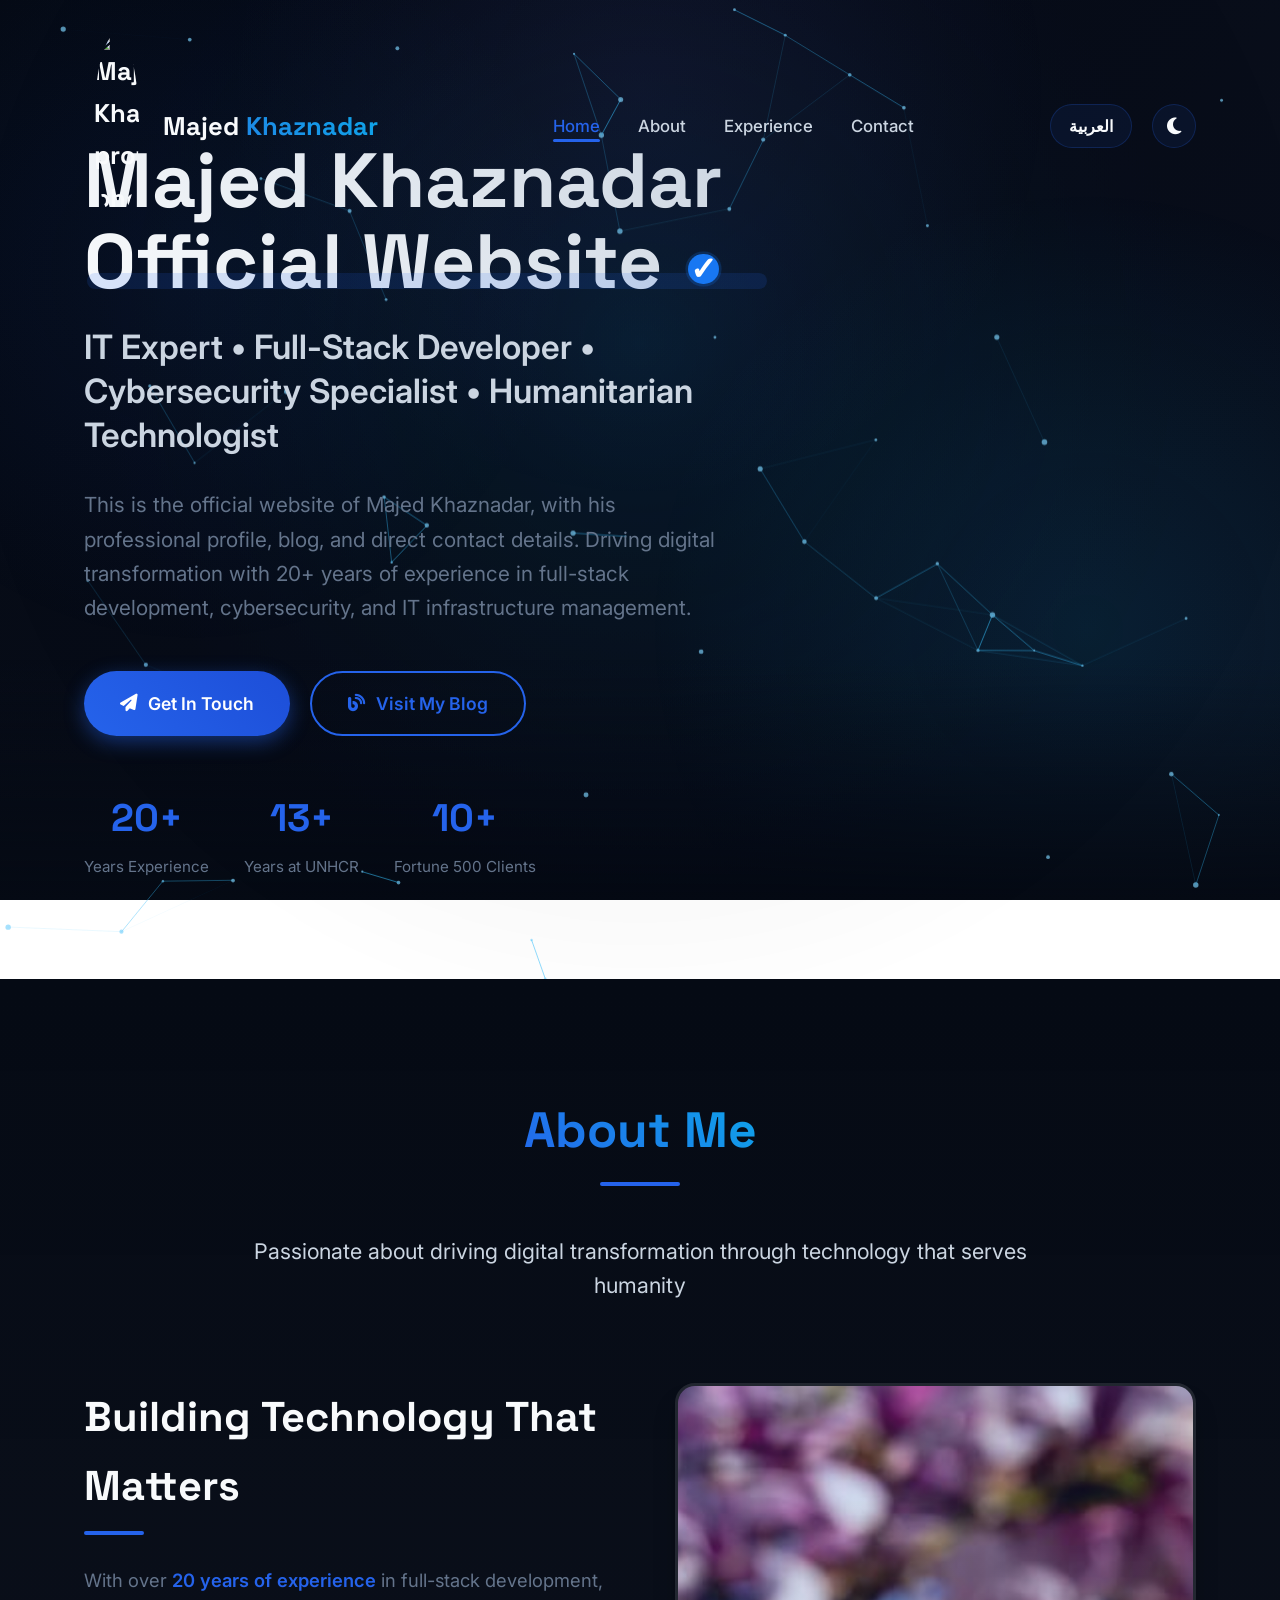
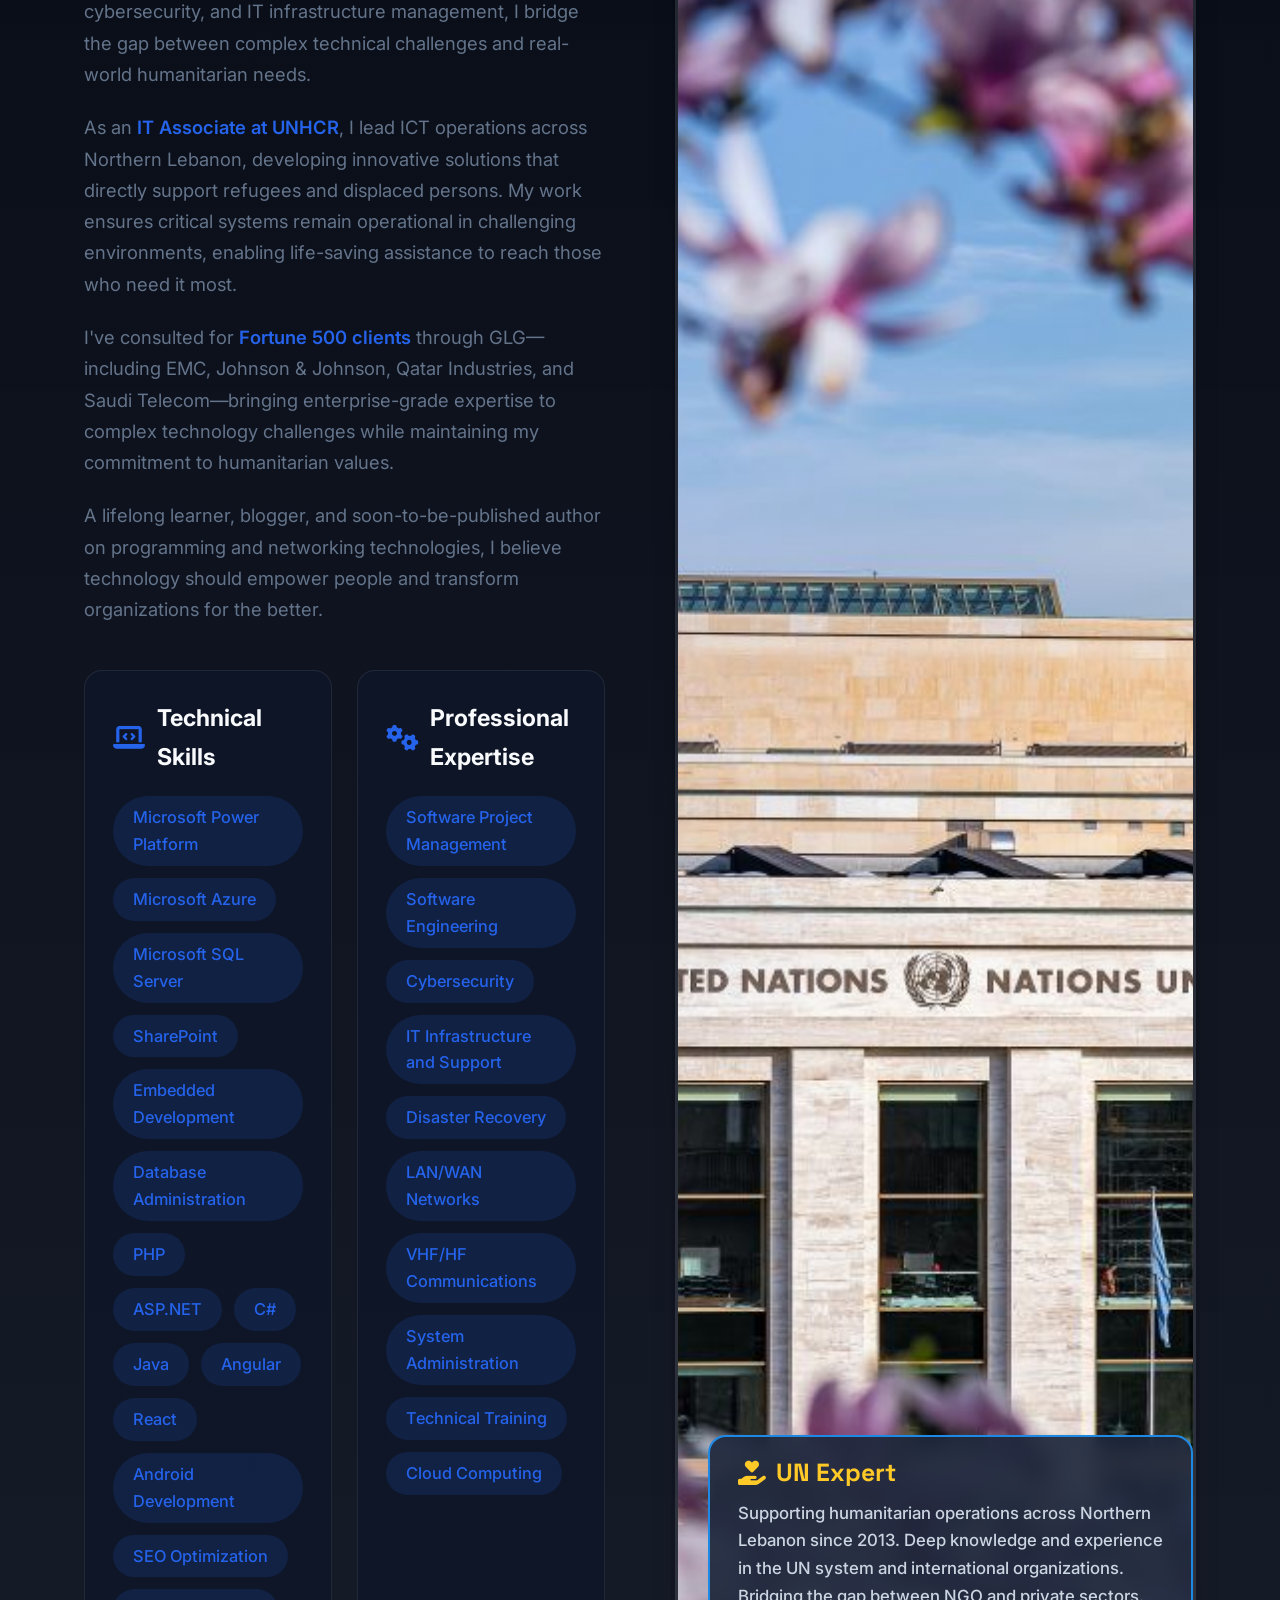
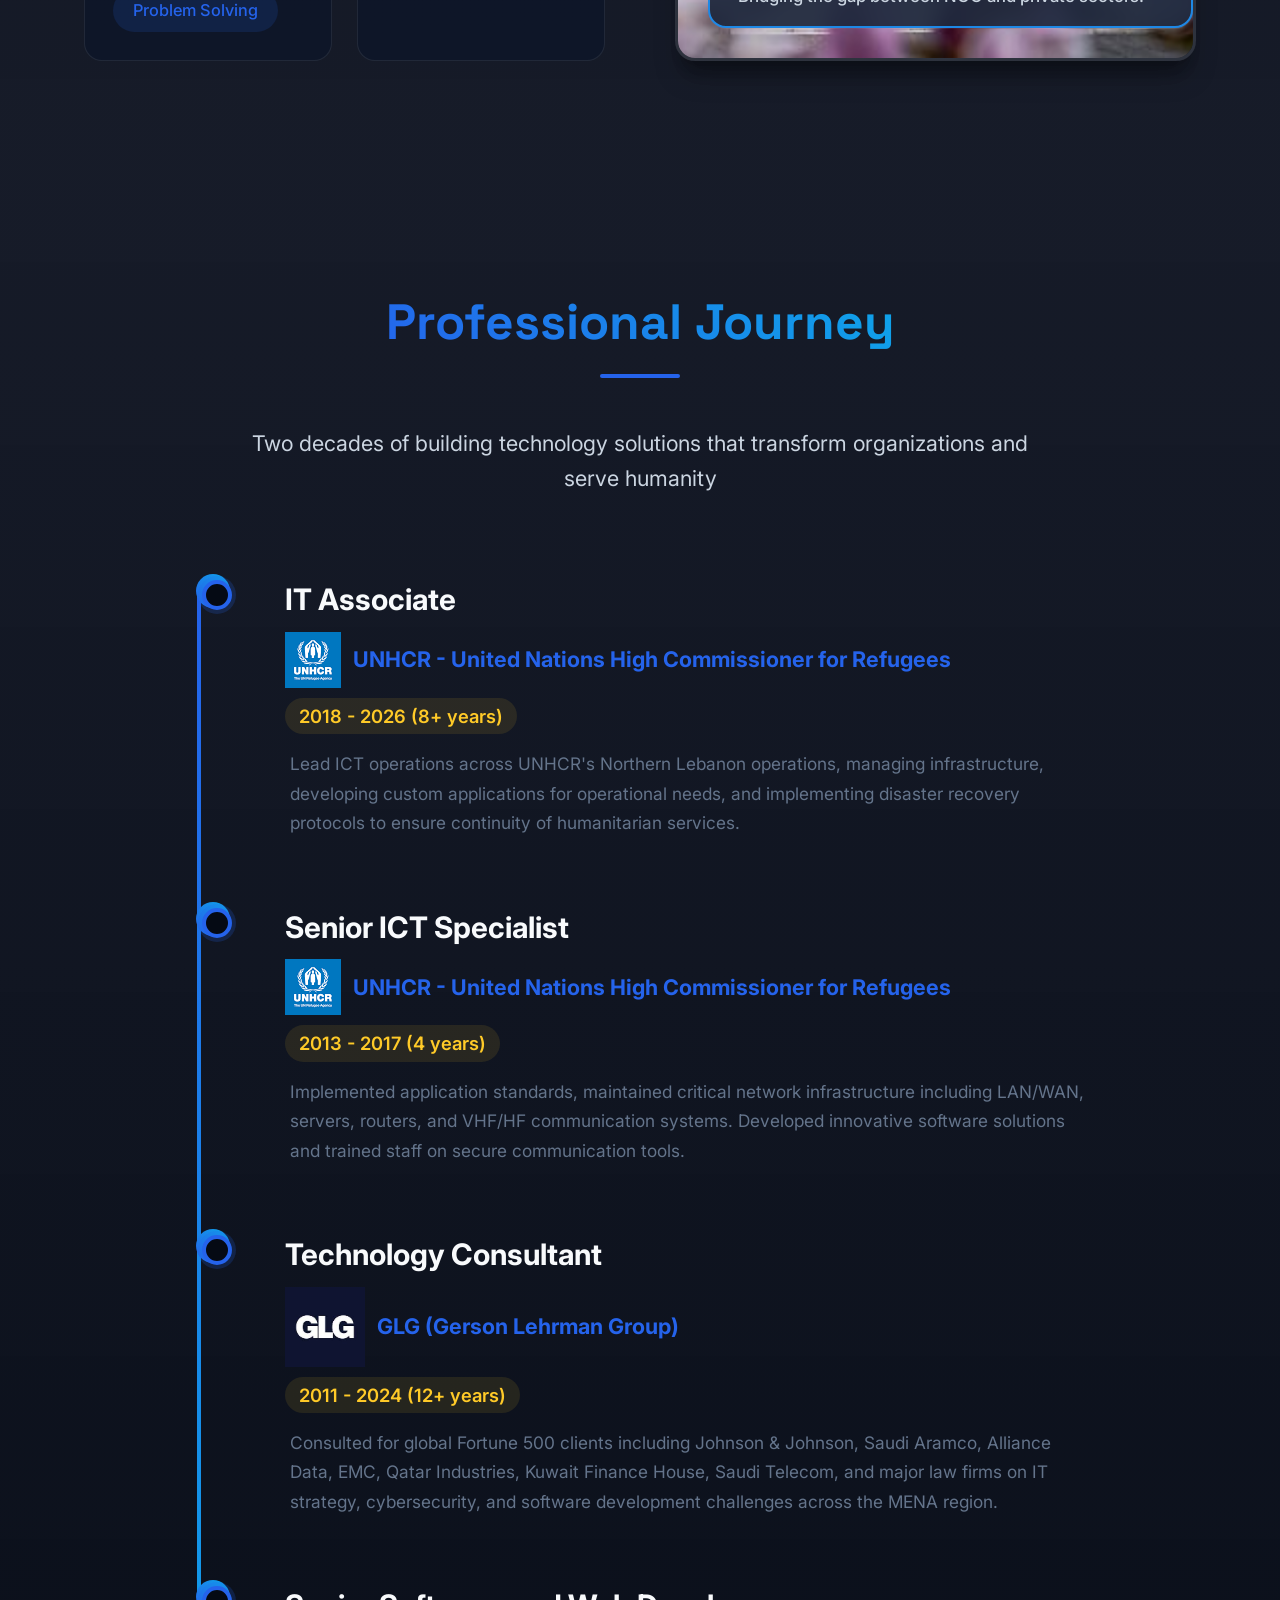
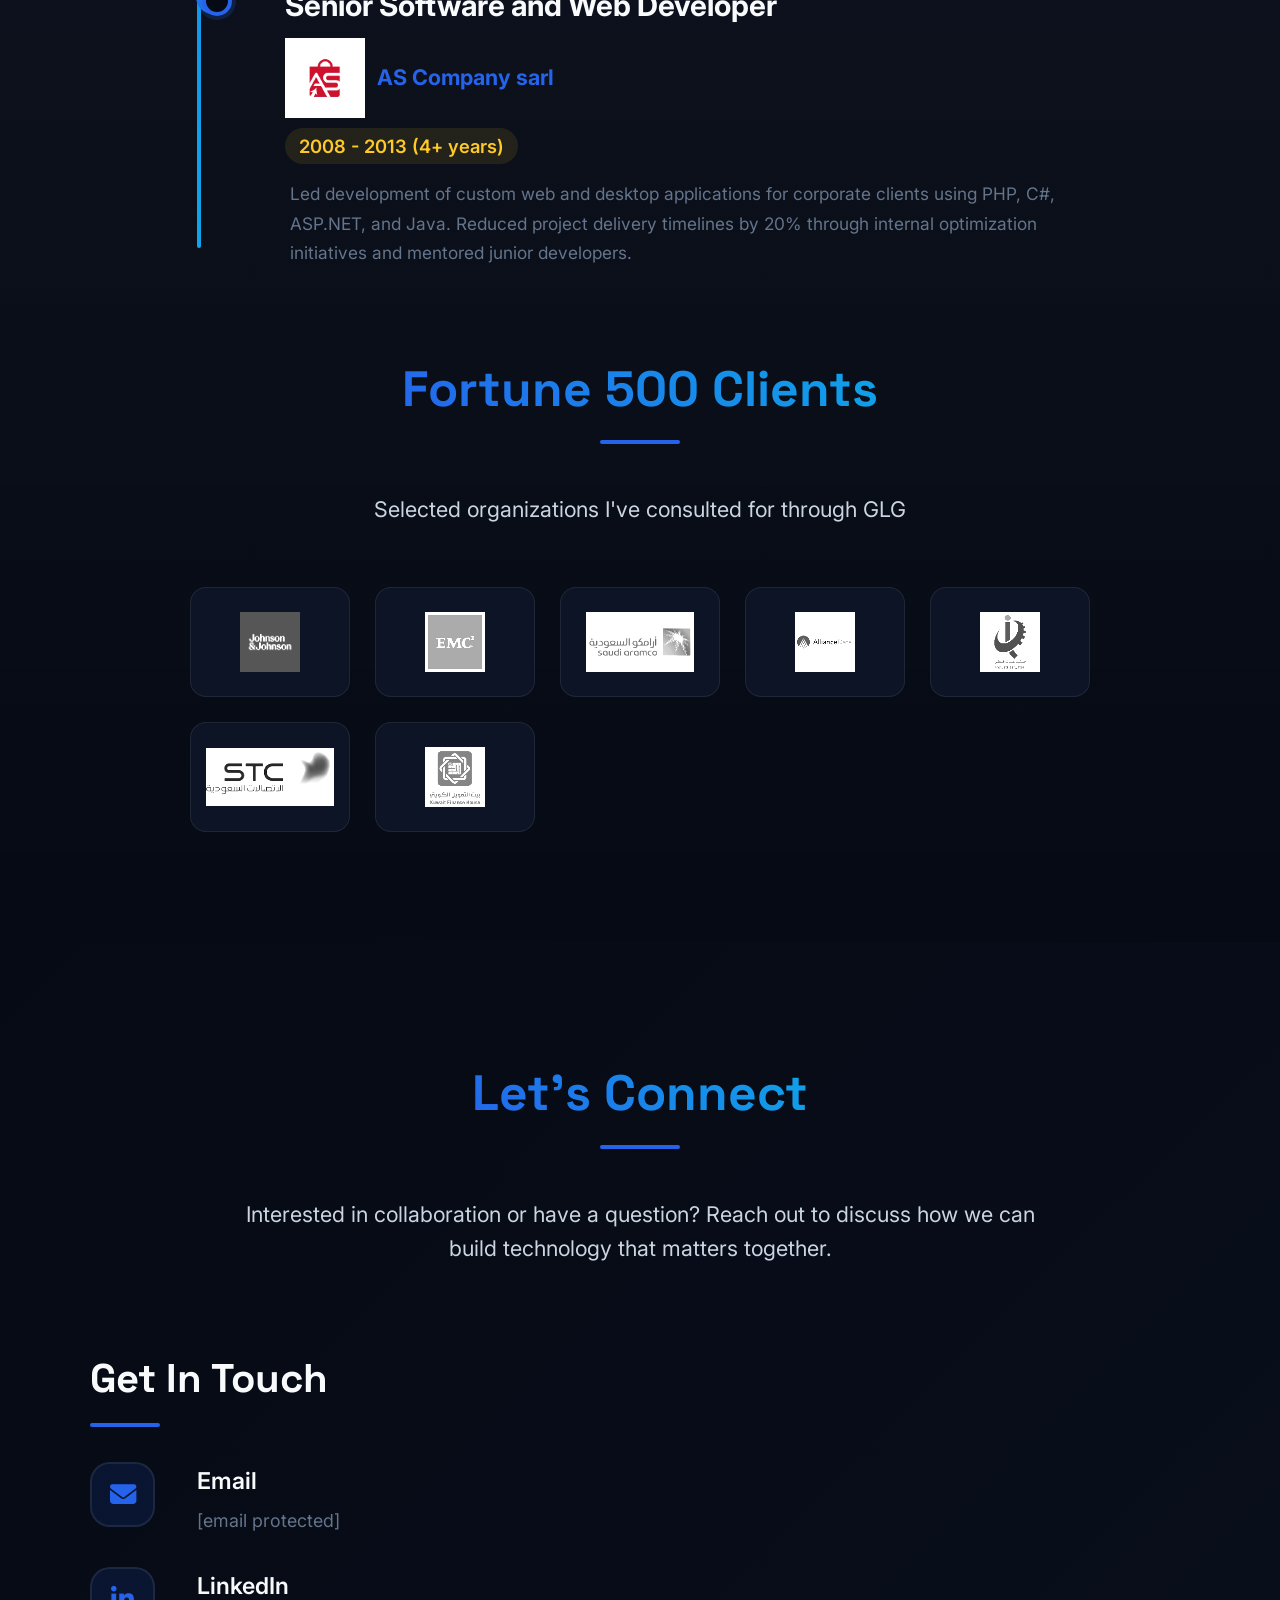
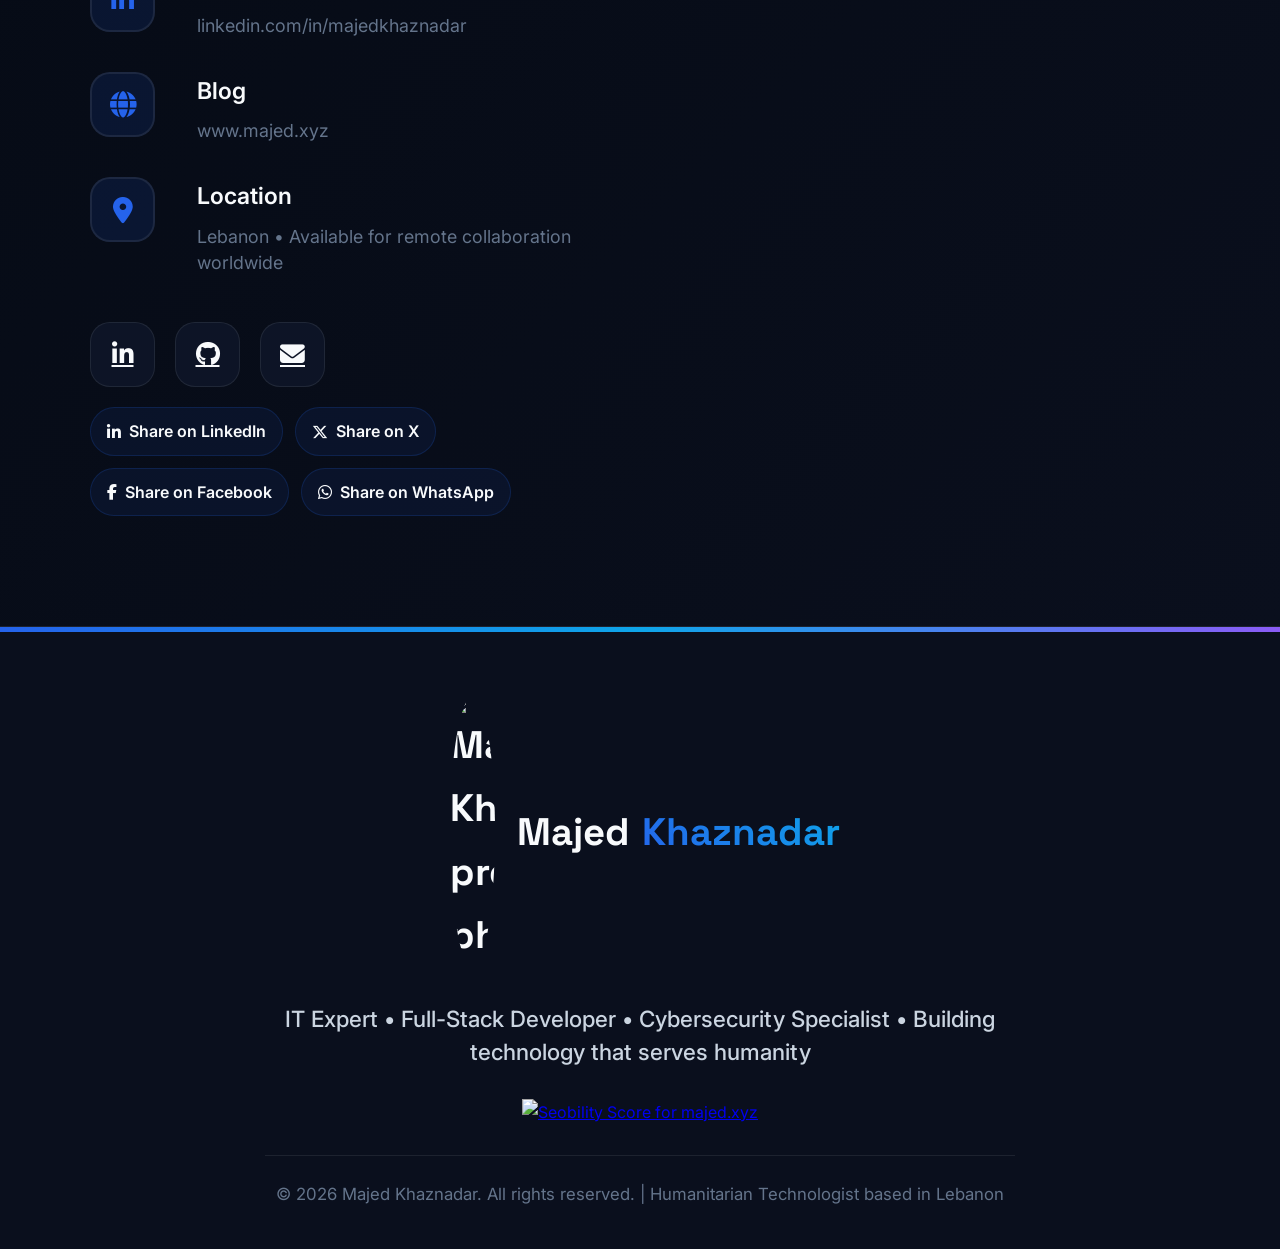
==== index.html @ 7a05b4cd "Fix hreflang self-references for www domain" ====
<!DOCTYPE html>
<html lang="en">
<head>
    <meta charset="UTF-8">
    <meta name="viewport" content="width=device-width, initial-scale=1.0">
    <title>Majed Khaznadar | Full-Stack Developer Lebanon | IT Expert</title>
    <meta name="description" content="Majed Khaznadar - Expert Full-Stack Developer, IT Specialist & Cybersecurity Expert in Lebanon. Available for freelance web development, software engineering, and IT consulting in Tripoli, Beirut, North Lebanon & surrounding areas.">
    <meta name="keywords" content="Developer in Lebanon, Full-stack developer Lebanon, Web developer Tripoli, Web developer Beirut, IT expert Lebanon, Cybersecurity specialist Lebanon, Software engineer North Lebanon, Freelance developer Lebanon, PHP developer Lebanon, React developer Lebanon, Node.js developer Lebanon, Python developer Lebanon, IT consultant Lebanon, Network administrator Lebanon, Database administrator Lebanon, Humanitarian technologist Lebanon, NGOs IT support, Refugee services technology, Tripoli developer, Batroun developer, Chekka developer, Jbeil developer, Akkar developer, Kobayat developer, Bireh developer">
    <meta name="geo.region" content="LB">
    <meta name="geo.placename" content="Lebanon">
    <meta name="geo.position" content="34.2333;35.8333">
    <meta name="ICBM" content="34.2333, 35.8333">
    <meta name="robots" content="index, follow, max-image-preview:large, max-snippet:-1, max-video-preview:-1">
    <meta name="author" content="Majed Khaznadar">
    <meta name="theme-color" content="#050a14">
    <meta name="referrer" content="strict-origin-when-cross-origin">
    <link rel="icon" type="image/jpeg" href="https://www.majed.xyz/majed-khaznadar.jpg">
    <link rel="apple-touch-icon" href="https://www.majed.xyz/majed-khaznadar.jpg">
    <link rel="canonical" href="https://www.majed.xyz/">
    <link rel="alternate" hreflang="en" href="https://www.majed.xyz/">
    <link rel="alternate" hreflang="ar" href="https://www.majed.xyz/ar.html">
    <link rel="alternate" hreflang="x-default" href="https://www.majed.xyz/">
    <meta property="og:type" content="website">
    <meta property="og:site_name" content="Majed Khaznadar">
    <meta property="og:title" content="Majed Khaznadar | Full-Stack Developer Lebanon | IT Expert">
    <meta property="og:description" content="Expert Full-Stack Developer, IT Specialist & Cybersecurity Expert in Lebanon. Freelance web development and IT consulting in Tripoli, Beirut, North Lebanon.">
    <meta property="og:url" content="https://www.majed.xyz/">
    <meta property="og:locale" content="en_US">
    <meta property="og:locale:alternate" content="ar_LB">
    <meta property="og:image" content="https://www.majed.xyz/majed-khaznadar.jpg">
    <meta property="og:image:secure_url" content="https://www.majed.xyz/majed-khaznadar.jpg">
    <meta property="og:image:type" content="image/jpeg">
    <meta property="og:image:width" content="800">
    <meta property="og:image:height" content="800">
    <meta property="og:image:alt" content="Portrait of Majed Khaznadar">
    <meta name="twitter:card" content="summary_large_image">
    <meta name="twitter:title" content="Majed Khaznadar | Full-Stack Developer Lebanon">
    <meta name="twitter:description" content="Expert Full-Stack Developer, IT Specialist & Cybersecurity Expert in Lebanon. Available for freelance projects.">
    <meta name="twitter:image" content="https://www.majed.xyz/majed-khaznadar.jpg">
    <meta name="twitter:image:alt" content="Portrait of Majed Khaznadar">
<!-- Google Tag Manager -->
<script>(function(w,d,s,l,i){w[l]=w[l]||[];w[l].push({'gtm.start':
new Date().getTime(),event:'gtm.js'});var f=d.getElementsByTagName(s)[0],
j=d.createElement(s),dl=l!='dataLayer'?'&l='+l:'';j.async=true;j.src=
'https://www.googletagmanager.com/gtm.js?id='+i+dl;f.parentNode.insertBefore(j,f);
})(window,document,'script','dataLayer','GTM-5VHF4R9');</script>
<!-- End Google Tag Manager -->    
    <script type="application/ld+json">
    {
      "@context": "https://schema.org",
      "@graph": [
        {
          "@type": "Person",
          "@id": "https://www.majed.xyz/#majed-khaznadar",
          "name": "Majed Khaznadar",
          "url": "https://www.majed.xyz/",
          "image": "https://www.majed.xyz/majed-khaznadar.jpg",
          "jobTitle": [
            "Full-Stack Developer",
            "IT Expert",
            "Cybersecurity Specialist",
            "Software Engineer"
          ],
          "description": "Majed Khaznadar is a Full-Stack Developer, IT Expert, and Cybersecurity Specialist based in Lebanon, serving clients in Tripoli, Beirut, North Lebanon, Batroun, Chekka, Jbeil, Akkar, Kobayat, and Bireh.",
          "address": [
            {
              "@type": "PostalAddress",
              "addressLocality": "Tripoli",
              "addressRegion": "North Lebanon",
              "addressCountry": "LB"
            }
          ],
          "worksFor": {
            "@type": "Organization",
            "name": "Freelance",
            "url": "https://www.majed.xyz/"
          },
          "email": "mailto:hireme@majed.xyz",
          "telephone": "+961-70-123456",
          "sameAs": [
            "https://www.linkedin.com/in/majedkhaznadar/",
            "https://github.com/el-capitano"
          ],
          "areaServed": [
            {
              "@type": "State",
              "name": "North Lebanon"
            },
            {
              "@type": "City",
              "name": "Tripoli"
            },
            {
              "@type": "City",
              "name": "Beirut"
            },
            {
              "@type": "City",
              "name": "Batroun"
            },
            {
              "@type": "City",
              "name": "Chekka"
            },
            {
              "@type": "City",
              "name": "Jbeil"
            },
            {
              "@type": "City",
              "name": "Akkar"
            },
            {
              "@type": "City",
              "name": "Kobayat"
            },
            {
              "@type": "City",
              "name": "Bireh"
            }
          ],
          "serviceType": [
            "Web Development",
            "Full-Stack Development",
            "Frontend Development",
            "Backend Development",
            "Cybersecurity Services",
            "IT Consulting",
            "Software Development",
            "Database Administration",
            "Network Security"
          ]
        },
        {
          "@type": "WebSite",
          "@id": "https://www.majed.xyz/#website",
          "url": "https://www.majed.xyz/",
          "name": "Majed Khaznadar - Full-Stack Developer Lebanon",
          "description": "Professional full-stack developer and IT expert in Lebanon. Services include web development, cybersecurity, and IT consulting in Tripoli, Beirut, and North Lebanon.",
          "publisher": {
            "@id": "https://www.majed.xyz/#majed-khaznadar"
          },
          "inLanguage": "en",
          "copyrightHolder": {
            "@id": "https://www.majed.xyz/#majed-khaznadar"
          }
        },
        {
          "@type": "ProfilePage",
          "@id": "https://www.majed.xyz/#profile",
          "url": "https://www.majed.xyz/",
          "name": "Majed Khaznadar | Full-Stack Developer Lebanon",
          "description": "Expert Full-Stack Developer, IT Specialist & Cybersecurity Expert in Lebanon. Available for freelance projects in Tripoli, Beirut, North Lebanon and surrounding areas.",
          "isPartOf": {
            "@id": "https://www.majed.xyz/#website"
          },
          "about": {
            "@id": "https://www.majed.xyz/#majed-khaznadar"
          },
          "mainEntity": {
            "@id": "https://www.majed.xyz/#majed-khaznadar"
          },
          "primaryImageOfPage": {
            "@type": "ImageObject",
            "url": "https://www.majed.xyz/majed-khaznadar.jpg"
          },
          "inLanguage": "en",
          "dateCreated": "2023-01-01",
          "dateModified": "2026-03-29"
        },
        {
          "@type": "LocalBusiness",
          "@id": "https://www.majed.xyz/#business",
          "name": "Majed Khaznadar - IT Services",
          "description": "Professional IT services including web development, cybersecurity, and IT consulting in Lebanon.",
          "url": "https://www.majed.xyz/",
          "telephone": "+961-70-123456",
          "email": "hireme@majed.xyz",
          "image": "https://www.majed.xyz/majed-khaznadar.jpg",
          "address": {
            "@type": "PostalAddress",
            "addressLocality": "Tripoli",
            "addressRegion": "North Lebanon",
            "addressCountry": "LB"
          },
          "areaServed": {
            "@type": "Place",
            "name": "Lebanon"
          },
          "priceRange": "$$",
          "openingHours": "Mo-Fr 09:00-18:00",
          "serviceType": [
            "Web Development",
            "Cybersecurity",
            "IT Consulting"
          ]
        }
      ]
    }
    </script>
    <link rel="stylesheet" href="https://cdnjs.cloudflare.com/ajax/libs/font-awesome/6.4.0/css/all.min.css">
    <link href="https://fonts.googleapis.com/css2?family=Inter:wght@300;400;500;600;700&family=Space+Grotesk:wght@500;600;700&display=swap" rel="stylesheet">
    <link rel="preload" href="assets/css/site.min.css" as="style">
    <link rel="stylesheet" href="assets/css/site.min.css">
</head>
<body>
<!-- Google Tag Manager (noscript) -->
<noscript><iframe src="https://www.googletagmanager.com/ns.html?id=GTM-5VHF4R9"
height="0" width="0" style="display:none;visibility:hidden"></iframe></noscript>
<!-- End Google Tag Manager (noscript) -->    
    <!-- Header & Navigation -->
    <header>
        <div class="container">
            <nav>
                <a href="#home" class="logo">
                    <img id="me" src="https://media.licdn.com/dms/image/v2/D4D03AQGa__As6TfDig/profile-displayphoto-scale_400_400/B4DZlRKYWBH0Ag-/0/1758003300326?e=1775692800&v=beta&t=iQk4CNZZmKKwLE4xyxMkFB6z4s2t0rdPguWieb689n8" class="me" alt="Majed Khaznadar profile photo">
                    <div>Majed <span>Khaznadar</span></div>
                </a>
                <ul class="nav-links">
                    <li><a href="#home" class="active">Home</a></li>
                    <li><a href="#about">About</a></li>
                    <li><a href="#experience">Experience</a></li>
                    <!-- <li><a href="#projects">Projects</a></li> -->
                    <li><a href="#contact">Contact</a></li>
                </ul>
                <div class="nav-actions">
                    <a href="ar.html" class="lang-switch" lang="ar">العربية</a>
                    <button class="theme-toggle" id="themeToggle" title="Toggle light/dark mode">
                        <i class="fas fa-moon"></i>
                    </button>
                    <button class="hamburger">
                        <i class="fas fa-bars"></i>
                    </button>
                </div>
            </nav>
        </div>
    </header>

    <!-- Hero Section -->
    <section class="hero" id="home">
        <canvas class="hero-particle-network" aria-hidden="true"></canvas>
        <div class="container">
            <div class="hero-content">
<!--                 <div class="hero-badge">
                    <img src="unhcr.png" alt="UNHCR logo"> UNHCR IT Associate | 20+ Years Expertise
                </div> -->
                <h1>Majed Khaznadar Official Website <span class="verification-badge">✓</span></h1>
                <h2>IT Expert • Full-Stack Developer • Cybersecurity Specialist • Humanitarian Technologist</h2>
                <p>This is the official website of Majed Khaznadar, with his professional profile, blog, and direct contact details. Driving digital transformation with 20+ years of experience in full-stack development, cybersecurity, and IT infrastructure management.</p>
                <div class="btn-container">
                    <a href="#contact" class="btn"><i class="fas fa-paper-plane"></i> Get In Touch</a>
                    <a href="https://www.majed.xyz" target="_blank" rel="noopener noreferrer" class="btn btn-outline"><i class="fas fa-blog"></i> Visit My Blog</a>
                </div>
                <div class="hero-stats">
                    <div class="stat-item">
                        <div class="stat-number">20+</div>
                        <div class="stat-label">Years Experience</div>
                    </div>
                    <div class="stat-item">
                        <div class="stat-number">13+</div>
                        <div class="stat-label">Years at UNHCR</div>
                    </div>
                    <div class="stat-item">
                        <div class="stat-number">10+</div>
                        <div class="stat-label">Fortune 500 Clients</div>
                    </div>
                </div>
        </div>
    </section>

    <!-- About Section -->
    <section id="about">
        <div class="container">
            <div class="section-title">
                <h2>About Me</h2>
                <p>Passionate about driving digital transformation through technology that serves humanity</p>
            </div>
            <div class="about-container">
                <div class="about-text">
                    <h3>Building Technology That Matters</h3>
                    <p>With over <span class="highlight">20 years of experience</span> in full-stack development, cybersecurity, and IT infrastructure management, I bridge the gap between complex technical challenges and real-world humanitarian needs.</p>
                    <p>As an <span class="highlight">IT Associate at UNHCR</span>, I lead ICT operations across Northern Lebanon, developing innovative solutions that directly support refugees and displaced persons. My work ensures critical systems remain operational in challenging environments, enabling life-saving assistance to reach those who need it most.</p>
                    <p>I've consulted for <span class="highlight">Fortune 500 clients</span> through GLG—including EMC, Johnson & Johnson, Qatar Industries, and Saudi Telecom—bringing enterprise-grade expertise to complex technology challenges while maintaining my commitment to humanitarian values.</p>
                    <p>A lifelong learner, blogger, and soon-to-be-published author on programming and networking technologies, I believe technology should empower people and transform organizations for the better.</p>
                    
                    <div class="skills-container">
                        <div class="skill-category">
                            <h4><i class="fas fa-laptop-code"></i> Technical Skills</h4>
                            <div class="skills-list">
                                <span class="skill-tag">Microsoft Power Platform</span>
                                <span class="skill-tag">Microsoft Azure</span>
                                <span class="skill-tag">Microsoft SQL Server</span>
                                <span class="skill-tag">SharePoint</span>
                                <span class="skill-tag">Embedded Development</span>
                                <span class="skill-tag">Database Administration</span>
                                <span class="skill-tag">PHP</span>
                                <span class="skill-tag">ASP.NET</span>
                                <span class="skill-tag">C#</span>
                                <span class="skill-tag">Java</span>
                                <span class="skill-tag">Angular</span>
                                <span class="skill-tag">React</span>
                                <span class="skill-tag">Android Development</span>                   
                                <span class="skill-tag">SEO Optimization</span>
                                <span class="skill-tag">Problem Solving</span>
                            </div>
                        </div>
                        <div class="skill-category">
                            <h4><i class="fas fa-cogs"></i> Professional Expertise</h4>
                            <div class="skills-list">
                                <span class="skill-tag">Software Project Management</span>
                                <span class="skill-tag">Software Engineering</span>
                                <span class="skill-tag">Cybersecurity</span>
                                <span class="skill-tag">IT Infrastructure and Support</span>
                                <span class="skill-tag">Disaster Recovery</span>
                                <span class="skill-tag">LAN/WAN Networks</span>
                                <span class="skill-tag">VHF/HF Communications</span>
                                <span class="skill-tag">System Administration</span>
                                <span class="skill-tag">Technical Training</span>
                                <span class="skill-tag">Cloud Computing</span>
                            </div>
                        </div>
                    </div>
                </div>
                <div class="about-image">
                    <img src="united-nations.jpg" alt="UNHCR Technology Operations">
                    <div class="unhcr-badge">
                        <h4><i class="fas fa-hand-holding-heart"></i> UN Expert</h4>
                        <p>Supporting humanitarian operations across Northern Lebanon since 2013. Deep knowledge and experience in the UN system and international organizations. Bridging the gap between NGO and private sectors.</p>
                    </div>
                </div>
            </div>
        </div>
    </section>

    <!-- Experience Section -->
    <section id="experience">
        <div class="container">
            <div class="section-title">
                <h2>Professional Journey</h2>
                <p>Two decades of building technology solutions that transform organizations and serve humanity</p>
            </div>
            <div class="timeline">
                <div class="timeline-item">
                    <h3>IT Associate</h3>
                    <span class="company"><img src="unhcr.png" alt="UNHCR logo"> UNHCR - United Nations High Commissioner for Refugees</span>
                    <span class="date">2018 - 2026 (8+ years)</span>
                    <p>Lead ICT operations across UNHCR's Northern Lebanon operations, managing infrastructure, developing custom applications for operational needs, and implementing disaster recovery protocols to ensure continuity of humanitarian services.</p>
                </div>
                <div class="timeline-item">
                    <h3>Senior ICT Specialist</h3>
                    <span class="company"><img src="unhcr.png" alt="UNHCR logo"> UNHCR - United Nations High Commissioner for Refugees</span>
                    <span class="date">2013 - 2017 (4 years)</span>
                    <p>Implemented application standards, maintained critical network infrastructure including LAN/WAN, servers, routers, and VHF/HF communication systems. Developed innovative software solutions and trained staff on secure communication tools.</p>
                </div>
                <div class="timeline-item">
                    <h3>Technology Consultant</h3>
                    <span class="company"><img src="glg.png" width="80px" alt="GLG logo"> GLG (Gerson Lehrman Group)</span>
                    <span class="date">2011 - 2024 (12+ years)</span>
                    <p>Consulted for global Fortune 500 clients including Johnson & Johnson, Saudi Aramco, Alliance Data, EMC, Qatar Industries, Kuwait Finance House, Saudi Telecom, and major law firms on IT strategy, cybersecurity, and software development challenges across the MENA region.</p>
                </div>
                <div class="timeline-item">
                    <h3>Senior Software and Web Developer</h3>
                    <span class="company"><img src="as.png" width="80px" alt="AS Company logo"> AS Company sarl</span>
                    <span class="date">2008 - 2013 (4+ years)</span>
                    <p>Led development of custom web and desktop applications for corporate clients using PHP, C#, ASP.NET, and Java. Reduced project delivery timelines by 20% through internal optimization initiatives and mentored junior developers.</p>
                </div>
            </div>
            
            <div class="section-title" style="margin-top: 80px; margin-bottom: 50px;">
                <h2>Fortune 500 Clients</h2>
                <p>Selected organizations I've consulted for through GLG</p>
            </div>
            <div class="clients-grid">
                <div class="client-logo"><img src="j&j.png" alt="Johnson & Johnson"></div>
                <div class="client-logo"><img src="emc.png" alt="EMC"></div>
                <div class="client-logo"><img src="aramco.png" alt="Aramco"></div>
                <div class="client-logo"><img src="alliance-data.png" alt="Alliance Data"></div>                
                <div class="client-logo"><img src="indus-qatar.png" alt="Qatar Industries"></div>
                <div class="client-logo"><img src="saudi-telecom.png" alt="Saudi Telecom"></div>
                <div class="client-logo"><img src="kuwait-finance-house.png" alt="Kuwait Finance House"></div>
            </div>
        </div>
    </section>

    <!-- Projects Section 
    <section id="projects">
        <div class="container">
            <div class="section-title">
                <h2>Key Projects & Impact</h2>
                <p>Innovative solutions developed for humanitarian operations and enterprise clients</p>
            </div>
            <div class="projects-grid">
                <div class="project-card">
                    <div class="project-img">
                        <img src="https://images.unsplash.com/photo-1553877522-43269d4ea984?ixlib=rb-4.0.3&ixid=M3wxMjA3fDB8MHxwaG90by1wYWdlfHx8fGVufDB8fHx8fA%3D%3D&auto=format&fit=crop&w=1170&q=80" alt="Humanitarian ICT Systems">
                    </div>
                    <div class="project-content">
                        <h3>UNHCR Northern Lebanon ICT Infrastructure</h3>
                        <div class="project-meta">
                            <span><i class="fas fa-map-marker-alt"></i> Lebanon</span>
                            <span><i class="fas fa-calendar"></i> 2013-Present</span>
                        </div>
                        <p>Designed and maintain mission-critical ICT infrastructure supporting refugee operations across Northern Lebanon, including LAN/WAN networks, server systems, VHF/HF radio communications, and disaster recovery protocols ensuring 99.8% uptime in challenging environments.</p>
                        <div class="project-links">
                            <a href="#contact"><i class="fas fa-hand-holding-heart"></i> Humanitarian Tech</a>
                        </div>
                    </div>
                </div>
                
                <div class="project-card">
                    <div class="project-img">
                        <img src="https://images.unsplash.com/photo-1551737155-9ee4f7388e9c?ixlib=rb-4.0.3&ixid=M3wxMjA3fDB8MHxwaG90by1wYWdlfHx8fGVufDB8fHx8fA%3D%3D&auto=format&fit=crop&w=1170&q=80" alt="Power Platform Solutions">
                    </div>
                    <div class="project-content">
                        <h3>Microsoft Power Platform Solutions</h3>
                        <div class="project-meta">
                            <span><i class="fas fa-cloud"></i> Enterprise</span>
                            <span><i class="fas fa-calendar"></i> 2020-Present</span>
                        </div>
                        <p>Developed custom low-code applications using Microsoft Power Platform and SharePoint to streamline reporting, data collection, and operational workflows for humanitarian field operations, reducing manual processing time by 65% and improving data accuracy for decision-making.</p>
                        <div class="project-links">
                            <a href="#contact"><i class="fas fa-bolt"></i> Power Platform</a>
                        </div>
                    </div>
                </div>
                
                <div class="project-card">
                    <div class="project-img">
                        <img src="https://images.unsplash.com/photo-1563729784474-d77bcf83bd53?ixlib=rb-4.0.3&ixid=M3wxMjA3fDB8MHxwaG90by1wYWdlfHx8fGVufDB8fHx8fA%3D%3D&auto=format&fit=crop&w=1170&q=80" alt="Enterprise Security">
                    </div>
                    <div class="project-content">
                        <h3>Cybersecurity Framework Implementation</h3>
                        <div class="project-meta">
                            <span><i class="fas fa-shield-alt"></i> MENA Region</span>
                            <span><i class="fas fa-calendar"></i> 2015-2023</span>
                        </div>
                        <p>Designed and implemented comprehensive cybersecurity frameworks for Fortune 500 clients across finance, healthcare, and telecommunications sectors in the MENA region, including threat assessment, security architecture design, and staff training programs that reduced security incidents by 78%.</p>
                        <div class="project-links">
                            <a href="#contact"><i class="fas fa-lock"></i> Cybersecurity</a>
                        </div>
                    </div>
                </div>
            </div>
        </div>
    </section> -->

    <!-- Contact Section -->
    <section id="contact">
        <div class="container">
            <div class="section-title">
                <h2>Let's Connect</h2>
                <p>Interested in collaboration or have a question? Reach out to discuss how we can build technology that matters together.</p>
            </div>
            <div class="contact-container">
                <div class="contact-info">
                    <h3>Get In Touch</h3>
                    <div class="contact-details">
                        <div class="contact-item">
                            <div class="contact-icon">
                                <i class="fas fa-envelope"></i>
                            </div>
                            <div class="contact-text">
                                <h4>Email</h4>
                                <p><a href="/cdn-cgi/l/email-protection#7b1312091e161e3b161a111e1f55030201"><span class="__cf_email__" data-cfemail="b6dedfc4d3dbd3f6dbd7dcd3d298cecfcc">[email&#160;protected]</span></a></p>
                            </div>
                        </div>
                        <div class="contact-item">
                            <div class="contact-icon">
                                <i class="fab fa-linkedin-in"></i>
                            </div>
                            <div class="contact-text">
                                <h4>LinkedIn</h4>
                                <p><a href="https://www.linkedin.com/in/majedkhaznadar/" target="_blank" rel="noopener noreferrer">linkedin.com/in/majedkhaznadar</a></p>
                            </div>
                        </div>
                        <div class="contact-item">
                            <div class="contact-icon">
                                <i class="fas fa-globe"></i>
                            </div>
                            <div class="contact-text">
                                <h4>Blog</h4>
                                <p><a href="https://www.majed.xyz" target="_blank" rel="noopener noreferrer">www.majed.xyz</a></p>
                            </div>
                        </div>
                        <div class="contact-item">
                            <div class="contact-icon">
                                <i class="fas fa-map-marker-alt"></i>
                            </div>
                            <div class="contact-text">
                                <h4>Location</h4>
                                <p>Lebanon • Available for remote collaboration worldwide</p>
                            </div>
                        </div>
                    </div>
                    <div class="social-links">
                        <a href="https://www.linkedin.com/in/majedkhaznadar/" target="_blank" rel="noopener noreferrer" class="linkedin" aria-label="LinkedIn"><i class="fab fa-linkedin-in"></i><span class="sr-only">LinkedIn</span></a>
                        <a href="https://github.com/el-capitano" target="_blank" rel="noopener noreferrer" class="github" aria-label="GitHub"><i class="fab fa-github"></i><span class="sr-only">GitHub</span></a>
                        <a href="/cdn-cgi/l/email-protection#7f17160d1a121a3f121e151a1b51070605" class="email" aria-label="Email"><i class="fas fa-envelope"></i><span class="sr-only">Email</span></a>
                    </div>
                    <div class="share-links">
                        <a href="https://www.linkedin.com/sharing/share-offsite/?url=https%3A%2F%2Fmajed.xyz%2F" target="_blank" rel="noopener noreferrer"><i class="fab fa-linkedin-in"></i> Share on LinkedIn</a>
                        <a href="https://twitter.com/intent/tweet?url=https%3A%2F%2Fmajed.xyz%2F&text=Majed%20Khaznadar%20Official%20Website" target="_blank" rel="noopener noreferrer"><i class="fab fa-x-twitter"></i> Share on X</a>
                        <a href="https://www.facebook.com/sharer/sharer.php?u=https%3A%2F%2Fmajed.xyz%2F" target="_blank" rel="noopener noreferrer"><i class="fab fa-facebook-f"></i> Share on Facebook</a>
                        <a href="https://wa.me/?text=Majed%20Khaznadar%20Official%20Website%20https%3A%2F%2Fmajed.xyz%2F" target="_blank" rel="noopener noreferrer"><i class="fab fa-whatsapp"></i> Share on WhatsApp</a>
                    </div>
                </div>
<!--                 <div class="contact-form">
                    <h3>Send a Message</h3>
                    <form id="contactForm">
                        <div class="form-group">
                            <label for="name">Name</label>
                            <input type="text" id="name" class="form-control" placeholder="Your name" required>
                        </div>
                        <div class="form-group">
                            <label for="email">Email</label>
                            <input type="email" id="email" class="form-control" placeholder="Your email" required>
                        </div>
                        <div class="form-group">
                            <label for="subject">Subject</label>
                            <input type="text" id="subject" class="form-control" placeholder="How can I help?" required>
                        </div>
                        <div class="form-group">
                            <label for="message">Message</label>
                            <textarea id="message" class="form-control" placeholder="Tell me about your project or inquiry..." required></textarea>
                        </div>
                        <button type="submit" class="btn"><i class="fas fa-paper-plane"></i> Send Message</button>
                    </form>
                </div> -->
            </div>
        </div>
    </section>

    <!-- Footer -->
    <footer>
        <div class="container">
            <div class="footer-content">
                <div class="footer-logo">
                    <img id="me" src="https://media.licdn.com/dms/image/v2/D4D03AQGa__As6TfDig/profile-displayphoto-scale_400_400/B4DZlRKYWBH0Ag-/0/1758003300326?e=1775692800&v=beta&t=iQk4CNZZmKKwLE4xyxMkFB6z4s2t0rdPguWieb689n8" class="me" alt="Majed Khaznadar profile photo">
                    Majed<span>Khaznadar</span>
                </div>
                <p class="tagline">IT Expert • Full-Stack Developer • Cybersecurity Specialist • Building technology that serves humanity</p>
                <p><a href="https://www.seobility.net/en/seocheck/check?url=https%3A%2F%2Fmajed.xyz%2F" target="_blank" rel="noopener noreferrer"><img src="https://app.seobility.net/widget/widget.png?url=https%3A%2F%2Fmajed.xyz%2F" alt="Seobility Score for majed.xyz"></a></p>
                <div class="copyright">
                    <p>&copy; 2026 Majed Khaznadar. All rights reserved. | Humanitarian Technologist based in Lebanon</p>
                </div>
            </div>
        </div>
    </footer>
    <script data-cfasync="false" src="/cdn-cgi/scripts/5c5dd728/cloudflare-static/email-decode.min.js"></script>
    <script async src="https://www.googletagmanager.com/gtag/js?id=G-ZL8RKM6PS9"></script>
    <script defer src="assets/js/site.min.js"></script>
    <script defer src="https://static.cloudflareinsights.com/beacon.min.js/v8c78df7c7c0f484497ecbca7046644da1771523124516" integrity="sha512-8DS7rgIrAmghBFwoOTujcf6D9rXvH8xm8JQ1Ja01h9QX8EzXldiszufYa4IFfKdLUKTTrnSFXLDkUEOTrZQ8Qg==" data-cf-beacon='{"version":"2024.11.0","token":"4895248632894e9d97fa113d9b073b8a","r":1,"server_timing":{"name":{"cfCacheStatus":true,"cfEdge":true,"cfExtPri":true,"cfL4":true,"cfOrigin":true,"cfSpeedBrain":true},"location_startswith":null}}' crossorigin="anonymous"></script>
</body>
</html>
---- assets/css/site.min.css ----
:root{--primary:#2563eb;--primary-dark:#1d4ed8;--secondary:#0ea5e9;--accent:#8b5cf6;--dark:#0f172a;--dark-800:#0a0f1d;--dark-900:#050a14;--light:#f8fafc;--gray:#64748b;--light-gray:#cbd5e1;--success:#10b981;--unhcr-blue:#1e88e5;--unhcr-yellow:#ffca28;--shadow:0 10px 25px -5px rgba(0, 0, 0, 0.25),0 8px 10px -6px rgba(0, 0, 0, 0.2);--shadow-hover:0 20px 25px -5px rgba(0, 0, 0, 0.35),0 10px 10px -5px rgba(0, 0, 0, 0.15);--border-radius:20px;--transition:all 0.45s cubic-bezier(0.165, 0.84, 0.44, 1)}:root[data-theme=light]{--bg-primary:#ffffff;--bg-secondary:#f8fafc;--bg-tertiary:#f1f5f9;--text-primary:#0a0e16;--text-secondary:#475569;--text-muted:#333b47;--border-color:#e2e8f0;--card-bg:#ffffff;--nav-bg:rgba(255, 255, 255, 0.95);--shadow:0 10px 25px -5px rgba(0, 0, 0, 0.1),0 8px 10px -6px rgba(0, 0, 0, 0.08);--shadow-hover:0 20px 25px -5px rgba(0, 0, 0, 0.15),0 10px 10px -5px rgba(0, 0, 0, 0.1)}:root:not([data-theme=light]){--bg-primary:var(--dark-900);--bg-secondary:var(--dark-800);--bg-tertiary:rgba(10, 15, 29, 0.95);--text-primary:var(--light);--text-secondary:var(--light-gray);--text-muted:var(--gray);--border-color:rgba(255, 255, 255, 0.08);--card-bg:rgba(15, 23, 42, 0.85);--nav-bg:rgba(10, 15, 29, 0.94)}*{margin:0;padding:0;box-sizing:border-box}body{font-family:Inter,sans-serif;line-height:1.65;color:var(--text-primary);background:linear-gradient(135deg,var(--bg-primary) 0,var(--bg-secondary) 100%);background-attachment:fixed;overflow-x:hidden;position:relative}body::before{content:"";position:fixed;top:0;left:0;width:100%;height:100%;background:radial-gradient(circle at 15% 30%,rgba(37,99,235,.08) 0,transparent 30%),radial-gradient(circle at 85% 70%,rgba(14,165,233,.12) 0,transparent 35%),radial-gradient(circle at 50% 10%,rgba(139,92,246,.07) 0,transparent 40%);z-index:-2}:root[data-theme=light] body::before{background:radial-gradient(circle at 15% 30%,rgba(37,99,235,.05) 0,transparent 30%),radial-gradient(circle at 85% 70%,rgba(14,165,233,.08) 0,transparent 35%),radial-gradient(circle at 50% 10%,rgba(139,92,246,.04) 0,transparent 40%)}body::after{content:"";position:fixed;bottom:0;left:0;width:100%;height:300px;background:linear-gradient(to top,var(--bg-primary),transparent 80%);z-index:-1}.container{width:90%;max-width:1280px;margin:0 auto;padding:0 20px}header{position:fixed;top:0;left:0;width:100%;z-index:1000;padding:24px 0;transition:var(--transition)}header.scrolled{background:var(--nav-bg);backdrop-filter:blur(12px);box-shadow:0 4px 20px rgba(0,0,0,.3);padding:16px 0}:root[data-theme=light] header.scrolled{box-shadow:0 4px 20px rgba(0,0,0,.1)}nav{display:flex;justify-content:space-between;align-items:center;position:relative;z-index:2}h3,h4{color:var(--text-primary)}:root[data-theme=light] h3,:root[data-theme=light] h4{color:#1f2937}.logo{font-family:'Space Grotesk',sans-serif;font-size:1.6rem;font-weight:800;display:flex;align-items:center;gap:14px;color:var(--text-primary);text-decoration:none}.logo div{line-height:1.05}.logo span{background:linear-gradient(45deg,var(--unhcr-blue),var(--secondary));-webkit-background-clip:text;background-clip:text;color:transparent;margin-left:0}.nav-links{display:flex;list-style:none}.nav-links li{margin-left:38px}.nav-links a{color:var(--text-secondary);text-decoration:none;font-weight:500;font-size:1.05rem;position:relative;padding:6px 0;transition:var(--transition)}.nav-links a.active,.nav-links a:hover{color:var(--primary)}.nav-links a::after{content:'';position:absolute;bottom:0;left:0;width:0;height:2.5px;background:var(--primary);border-radius:2px;transition:var(--transition)}.nav-links a.active::after,.nav-links a:hover::after{width:100%}.theme-toggle{display:inline-flex;align-items:center;justify-content:center;width:44px;min-height:44px;background:rgba(37,99,235,.08);border:1px solid rgba(37,99,235,.22);border-radius:999px;color:var(--text-primary);font-size:1.2rem;cursor:pointer;z-index:1001;transition:var(--transition)}.theme-toggle:hover{color:var(--primary);transform:translateY(-2px)}.hamburger{display:none;align-items:center;justify-content:center;width:44px;min-height:44px;background:rgba(37,99,235,.08);border:1px solid rgba(37,99,235,.22);border-radius:999px;color:var(--text-primary);font-size:1.2rem;cursor:pointer;z-index:1001;transition:var(--transition)}.nav-actions{display:flex;align-items:center;gap:20px}.lang-switch{display:inline-flex;align-items:center;justify-content:center;min-height:44px;padding:0 18px;border-radius:999px;text-decoration:none;font-weight:700;white-space:nowrap;color:var(--text-primary);background:rgba(37,99,235,.08);border:1px solid rgba(37,99,235,.22);transition:var(--transition)}.lang-switch:hover{background:var(--primary);border-color:var(--primary);color:#fff}.hero{min-height:100vh;display:flex;align-items:center;padding:140px 0 100px;position:relative;overflow:hidden}.hero-particle-network{position:absolute;inset:0;width:100%;height:100%;z-index:0;opacity:.9;pointer-events:none}.hero .container{position:relative;z-index:1}.hero-content{max-width:680px;z-index:2;position:relative}.hero-badge{display:inline-flex;align-items:center;background:rgba(37,99,235,.15);color:var(--primary);padding:6px 18px;border-radius:50px;font-weight:600;font-size:.95rem;margin-bottom:25px;border:1px solid rgba(37,99,235,.3);animation:pulseBadge 2s infinite}@keyframes pulseBadge{0%,100%{opacity:.9}50%{opacity:1}}.hero h1{font-family:'Space Grotesk',sans-serif;font-size:4.8rem;font-weight:800;line-height:1.05;margin-bottom:24px;background:linear-gradient(45deg,var(--text-primary),var(--text-secondary));-webkit-background-clip:text;background-clip:text;color:transparent;position:relative}.hero h1::after{content:'';position:absolute;bottom:12px;left:3px;width:100%;height:16px;background:rgba(37,99,235,.15);z-index:-1;border-radius:8px}.verification-badge{display:inline-flex;align-items:center;justify-content:center;width:.95em;height:.95em;margin-left:.2em;border-radius:50%;background:#1877f2;color:#fff;font-size:.42em;font-weight:700;line-height:1;vertical-align:middle;box-shadow:0 0 0 .08em rgba(24,119,242,.2)}.hero h2{font-size:2.1rem;font-weight:600;color:var(--light-gray);margin-bottom:32px;line-height:1.3}.hero p{font-size:1.3rem;color:var(--text-muted);margin-bottom:45px;max-width:650px;opacity:0;transform:translateY(15px);animation:fadeInUp .8s ease-out .6s forwards}.btn-container{display:flex;gap:20px;opacity:0;transform:translateY(15px);animation:fadeInUp .8s ease-out .8s forwards}.btn{display:inline-flex;align-items:center;justify-content:center;gap:10px;background:linear-gradient(45deg,var(--primary),var(--primary-dark));color:#fff;padding:16px 36px;border-radius:60px;text-decoration:none;font-weight:600;font-size:1.1rem;transition:var(--transition);border:none;cursor:pointer;box-shadow:0 6px 20px rgba(37,99,235,.45);position:relative;overflow:hidden}.btn::before{content:'';position:absolute;top:0;left:-100%;width:100%;height:100%;background:linear-gradient(90deg,transparent,rgba(255,255,255,.2),transparent);transition:.6s}.btn:hover::before{left:100%}.btn:hover{transform:translateY(-4px);box-shadow:0 10px 25px rgba(37,99,235,.6)}.btn-outline{background:0 0;border:2px solid var(--primary);color:var(--primary);box-shadow:none}.btn-outline:hover{background:rgba(37,99,235,.12);transform:translateY(-4px);box-shadow:0 6px 20px rgba(37,99,235,.25)}.hero-stats{display:flex;gap:35px;margin-top:50px;opacity:0;transform:translateY(15px);animation:fadeInUp .8s ease-out 1s forwards}.stat-item{text-align:center}.stat-number{font-family:'Space Grotesk',sans-serif;font-size:2.4rem;font-weight:700;color:var(--primary);margin-bottom:5px}.stat-label{color:var(--gray);font-size:.95rem}#me{width:45px;margin:10px;border-radius:50%}.me img{width:45px;margin:10px;border-radius:50%}@keyframes float{0%,100%{transform:translateY(-50%) rotate(0)}50%{transform:translateY(-55%) rotate(1.5deg)}}@keyframes floatIn{from{opacity:0;transform:translateY(-50%) translateX(120px) scale(.95)}to{opacity:1;transform:translateY(-50%) translateX(0) scale(1)}}@keyframes fadeInUp{from{opacity:0;transform:translateY(25px)}to{opacity:1;transform:translateY(0)}}section{padding:110px 0;position:relative}.section-title{text-align:center;margin-bottom:80px;position:relative;max-width:800px;margin-left:auto;margin-right:auto}.section-title h2{font-family:'Space Grotesk',sans-serif;font-size:3.1rem;font-weight:700;margin-bottom:20px;background:linear-gradient(45deg,var(--primary),var(--secondary));-webkit-background-clip:text;background-clip:text;color:transparent;display:inline-block;position:relative;padding-bottom:15px}.section-title h2::after{content:'';position:absolute;bottom:0;left:50%;transform:translateX(-50%);width:80px;height:4px;background:var(--primary);border-radius:2px}.section-title p{color:var(--text-secondary);font-size:1.35rem;margin-top:28px;line-height:1.6}#about{background:linear-gradient(to bottom,var(--bg-primary) 0,var(--bg-tertiary) 100%)}.about-container{display:grid;grid-template-columns:1fr 1fr;gap:70px;align-items:center}.about-text h3{font-family:'Space Grotesk',sans-serif;font-size:2.6rem;margin-bottom:30px;color:var(--light);position:relative;padding-bottom:15px}.about-text h3::after{content:'';position:absolute;bottom:0;left:0;width:60px;height:4px;background:var(--primary);border-radius:2px}.about-text p{color:var(--text-muted);margin-bottom:22px;font-size:1.15rem;line-height:1.7}.highlight{color:var(--primary);font-weight:600}.skills-container{display:grid;grid-template-columns:repeat(2,1fr);gap:25px;margin-top:45px}.skill-category{background:var(--card-bg);border-radius:18px;padding:28px;transition:var(--transition);border:1px solid var(--border-color)}.skill-category:hover{border-color:rgba(37,99,235,.4);transform:translateY(-5px)}.skill-category h4{font-size:1.45rem;margin-bottom:20px;color:var(--light);display:flex;align-items:center;gap:12px}.skill-category h4 i{color:var(--primary);font-size:1.6rem}.skills-list{display:flex;flex-wrap:wrap;gap:12px}.skill-tag{background:rgba(37,99,235,.15);color:var(--primary);padding:8px 20px;border-radius:50px;font-weight:500;font-size:1.02rem;transition:var(--transition)}.skill-tag:hover{background:rgba(37,99,235,.25);transform:scale(1.05)}.about-image{position:relative;border-radius:var(--border-radius);overflow:hidden;box-shadow:var(--shadow-hover);border:3px solid rgba(255,255,255,.1);height:100%;min-height:520px}.about-image img{width:100%;height:100%;object-fit:cover;transition:var(--transition)}.about-image::before{content:'';position:absolute;top:0;left:0;width:100%;height:100%;background:linear-gradient(135deg,rgba(37,99,235,.2),transparent 60%);z-index:1}.unhcr-badge{position:absolute;bottom:30px;left:30px;background:rgba(30,40,60,.92);backdrop-filter:blur(10px);border:2px solid var(--unhcr-blue);color:#fff;padding:16px 28px;border-radius:18px;z-index:2;display:flex;flex-direction:column;gap:6px}.unhcr-badge h4{font-family:'Space Grotesk',sans-serif;font-size:1.55rem;color:var(--unhcr-yellow);display:flex;align-items:center;gap:10px}.unhcr-badge p{color:var(--light-gray);font-size:1.05rem;font-weight:500}#experience{background:linear-gradient(to bottom,var(--bg-tertiary) 0,var(--bg-primary) 100%);position:relative;overflow:hidden}#experience::before{content:'';position:absolute;top:0;left:0;width:100%;height:100%;background:radial-gradient(circle at 20% 30%,rgba(14,165,233,.08) 0,transparent 35%),radial-gradient(circle at 80% 70%,rgba(139,92,246,.09) 0,transparent 40%);z-index:-1}.timeline{position:relative;max-width:900px;margin:0 auto;padding-left:40px}.timeline::before{content:'';position:absolute;top:20px;bottom:20px;left:7px;width:4px;background:linear-gradient(to bottom,var(--primary),var(--secondary));border-radius:10px}.timeline-item{position:relative;margin-bottom:65px;padding-left:55px;opacity:0;transform:translateX(-20px)}.timeline-item.visible{animation:fadeInRight .7s ease-out forwards}.timeline-item:nth-child(odd){animation-delay:.2s}.timeline-item:nth-child(3){animation-delay:.4s}.timeline-item:nth-child(4){animation-delay:.6s}.timeline-item::before{content:'';position:absolute;left:-28px;top:5px;width:22px;height:22px;border-radius:50%;background:var(--dark-900);border:4px solid var(--primary);z-index:2;box-shadow:0 0 0 4px rgba(37,99,235,.2)}.timeline-item::after{content:'';position:absolute;left:-34px;top:-1px;width:34px;height:34px;border-radius:50%;background:linear-gradient(45deg,var(--primary),var(--secondary));z-index:1;animation:pulse 2.5s infinite}@keyframes pulse{0%{transform:scale(.9);opacity:.8}50%{transform:scale(1.15);opacity:1}100%{transform:scale(.9);opacity:.8}}.timeline-item h3{font-size:1.85rem;margin-bottom:8px;color:var(--text-primary);font-weight:700}.timeline-item .company{color:var(--primary);font-weight:700;font-size:1.35rem;margin-bottom:10px;display:block;display:flex;align-items:center;gap:12px}.timeline-item .company i{font-size:1.5rem}.timeline-item .date{color:var(--unhcr-yellow);font-weight:600;font-size:1.15rem;margin-bottom:15px;display:block;background:rgba(255,202,40,.1);display:inline-block;padding:3px 14px;border-radius:20px}.timeline-item p{color:var(--gray);padding-left:5px;line-height:1.7;margin-bottom:18px;font-size:1.08rem}.clients-grid{display:grid;grid-template-columns:repeat(auto-fit,minmax(140px,1fr));gap:25px;max-width:900px;margin:60px auto 0;text-align:center}.client-logo{background:var(--card-bg);border-radius:16px;padding:25px 15px;display:flex;align-items:center;justify-content:center;height:110px;transition:var(--transition);border:1px solid var(--border-color)}.client-logo:hover{background:rgba(37,99,235,.1);transform:translateY(-6px);border-color:rgba(37,99,235,.3)}.client-logo img{max-width:100%;max-height:60px;object-fit:contain;filter:grayscale(100%) brightness(1.3);transition:var(--transition)}.client-logo:hover img{filter:grayscale(0%) brightness(1);transform:scale(1.1)}#projects{background:linear-gradient(to bottom,var(--dark-900) 0,rgba(5,10,20,.98) 100%)}.projects-grid{display:grid;grid-template-columns:repeat(auto-fit,minmax(340px,1fr));gap:40px;margin-top:45px}.project-card{background:var(--card-bg);border-radius:var(--border-radius);overflow:hidden;box-shadow:var(--shadow);transition:var(--transition);border:1px solid var(--border-color);position:relative;display:flex;flex-direction:column;height:100%}.project-card:hover{transform:translateY(-12px);box-shadow:var(--shadow-hover);border-color:rgba(37,99,235,.4)}.project-card::before{content:'';position:absolute;top:0;left:0;width:100%;height:4px;background:linear-gradient(90deg,var(--primary),var(--secondary));z-index:1}.project-img{height:220px;overflow:hidden;position:relative}.project-img img{width:100%;height:100%;object-fit:cover;transition:var(--transition)}.project-card:hover .project-img img{transform:scale(1.08)}.project-content{padding:30px;flex-grow:1;display:flex;flex-direction:column}.project-content h3{font-size:1.8rem;margin-bottom:15px;color:var(--light);font-weight:700}.project-content p{color:var(--text-muted);margin-bottom:25px;line-height:1.65;flex-grow:1}.project-meta{display:flex;justify-content:space-between;color:var(--text-secondary);font-size:.95rem;margin-bottom:22px;flex-wrap:wrap;gap:10px}.project-links{display:flex;gap:18px;margin-top:15px}.project-links a{color:var(--text-primary);background:rgba(37,99,235,.15);padding:10px 20px;border-radius:14px;text-decoration:none;font-weight:600;font-size:1.02rem;transition:var(--transition);display:flex;align-items:center;justify-content:center;flex-grow:1;text-align:center}.project-links a:hover{background:var(--primary);transform:translateY(-2px)}.project-links a i{margin-right:8px;font-size:1.2rem}#contact{background:linear-gradient(135deg,var(--bg-primary) 0,var(--bg-secondary) 100%);position:relative;overflow:hidden}#contact::before{content:'';position:absolute;top:0;left:0;width:100%;height:100%;background:radial-gradient(circle at 10% 20%,rgba(139,92,246,.12) 0,transparent 30%),radial-gradient(circle at 90% 80%,rgba(236,72,153,.08) 0,transparent 35%);z-index:-1}.contact-container{display:grid;grid-template-columns:1fr 1fr;gap:65px;max-width:1100px;margin:0 auto}.contact-info h3{font-family:'Space Grotesk',sans-serif;font-size:2.5rem;margin-bottom:35px;color:var(--light);position:relative;padding-bottom:15px}.contact-info h3::after{content:'';position:absolute;bottom:0;left:0;width:70px;height:4px;background:var(--primary);border-radius:2px}.contact-details{margin-bottom:45px}.contact-item{display:flex;margin-bottom:32px;gap:22px}.contact-icon{min-width:65px;height:65px;background:rgba(37,99,235,.12);border-radius:20px;display:flex;align-items:center;justify-content:center;margin-right:20px;color:var(--primary);font-size:1.65rem;flex-shrink:0;border:2px solid var(--border-color)}.contact-text h4{color:var(--text-primary);font-size:1.45rem;margin-bottom:8px;font-weight:600}.contact-text a,.contact-text p{color:var(--gray);text-decoration:none;transition:var(--transition);font-size:1.12rem;line-height:1.5}.contact-text a:hover{color:var(--primary)}.social-links{display:flex;gap:20px;margin-top:25px}.social-links a{display:flex;align-items:center;justify-content:center;width:65px;height:65px;border-radius:20px;background:var(--card-bg);color:var(--text-primary);font-size:1.55rem;transition:var(--transition);border:1px solid var(--border-color)}.social-links a:hover{background:var(--primary);transform:translateY(-4px) rotate(5deg);border-color:transparent}.social-links a.linkedin:hover{background:#0a66c2}.social-links a.github:hover{background:#333}.social-links a.blog:hover{background:var(--accent)}.share-links{display:flex;flex-wrap:wrap;gap:12px;margin-top:20px}.share-links a{display:inline-flex;align-items:center;gap:8px;padding:10px 16px;border-radius:999px;text-decoration:none;font-weight:600;color:var(--text-primary);background:rgba(37,99,235,.08);border:1px solid rgba(37,99,235,.18);transition:var(--transition)}.share-links a:hover{background:rgba(37,99,235,.18);transform:translateY(-2px)}.sr-only{position:absolute;width:1px;height:1px;padding:0;margin:-1px;overflow:hidden;clip:rect(0,0,0,0);white-space:nowrap;border:0}.contact-form h3{font-family:'Space Grotesk',sans-serif;font-size:2.5rem;margin-bottom:35px;color:var(--text-primary);position:relative;padding-bottom:15px}.contact-form h3::after{content:'';position:absolute;bottom:0;left:0;width:70px;height:4px;background:var(--primary);border-radius:2px}.form-group{margin-bottom:28px}.form-group label{display:block;margin-bottom:10px;color:var(--light);font-weight:500;font-size:1.05rem}.form-control{width:100%;padding:18px 24px;background:var(--card-bg);border:1px solid var(--border-color);border-radius:18px;color:var(--text-primary);font-family:Inter,sans-serif;font-size:1.1rem;transition:var(--transition)}.form-control:focus{outline:0;border-color:var(--primary);box-shadow:0 0 0 4px rgba(37,99,235,.25)}textarea.form-control{min-height:180px;resize:vertical;padding:20px}footer{background:var(--bg-secondary);padding:60px 0 40px;text-align:center;border-top:1px solid var(--border-color);position:relative;overflow:hidden}footer::before{content:'';position:absolute;top:0;left:0;width:100%;height:5px;background:linear-gradient(90deg,var(--primary),var(--secondary),var(--accent))}.footer-content{max-width:750px;margin:0 auto;position:relative;z-index:2}.footer-logo{font-family:'Space Grotesk',sans-serif;font-size:2.4rem;font-weight:700;margin-bottom:25px;display:flex;justify-content:center;align-items:center;gap:12px}.footer-logo i{color:var(--primary)}.footer-logo span{background:linear-gradient(45deg,var(--primary),var(--secondary));-webkit-background-clip:text;background-clip:text;color:transparent}.tagline{color:var(--light-gray);font-size:1.4rem;margin-bottom:30px;font-weight:500;line-height:1.5}.copyright{color:var(--text-muted);margin-top:30px;padding-top:25px;border-top:1px solid var(--border-color);font-size:1.05rem;position:relative}@keyframes fadeInRight{from{opacity:0;transform:translateX(-30px)}to{opacity:1;transform:translateX(0)}}@media (max-width:1100px){.hero h1{font-size:4.2rem}.hero h2{font-size:1.9rem}.about-container,.contact-container{grid-template-columns:1fr;gap:50px}.hero-image{position:relative;width:100%;max-width:650px;margin:60px auto 0;transform:none;top:auto;right:auto;left:50%;transform:translateX(-50%)}.about-image{min-height:450px}.skills-container{grid-template-columns:1fr}}@media (max-width:768px){nav{gap:14px;flex-wrap:wrap}.hamburger{display:inline-flex}#me{width:38px;margin:0 10px 0 0;flex-shrink:0}.nav-actions{margin-left:auto;gap:10px;flex-shrink:0}.logo{min-width:0;gap:10px;font-size:1.25rem}.lang-switch{min-height:40px;padding:0 10px;font-size:.8rem}.hamburger,.theme-toggle{width:40px;min-height:40px;font-size:1rem}.nav-links{position:absolute;top:calc(100% + 14px);right:0;left:0;display:none;flex-direction:column;gap:18px;background:var(--nav-bg);padding:22px;transition:var(--transition);box-shadow:0 18px 35px rgba(0,0,0,.28);border-radius:24px;backdrop-filter:blur(15px);border:1px solid var(--border-color);z-index:999}:root[data-theme=light] .nav-links{box-shadow:0 18px 35px rgba(0,0,0,.12)}.nav-links.active{display:flex}.nav-links li{margin:0;text-align:left}.hero h1{font-size:3.6rem}.hero h2{font-size:1.75rem}.hero p{font-size:1.18rem}.btn-container{flex-direction:column}.btn{width:100%;max-width:340px;padding:18px;font-size:1.15rem}.btn i{font-size:1.3rem}.hero-stats{flex-direction:column;gap:20px;text-align:center}section{padding:80px 0}.section-title h2{font-size:2.6rem}.section-title p{font-size:1.2rem}.timeline{padding-left:0;margin-top:40px}.timeline::before{left:25px}.timeline-item{padding-left:75px}.timeline-item::after,.timeline-item::before{left:13px}.clients-grid{grid-template-columns:repeat(auto-fit,minmax(120px,1fr));gap:20px}.client-logo{padding:20px 10px;height:100px}.project-card{max-width:450px;margin:0 auto}}@media (max-width:480px){.logo{font-size:1.1rem}#me{width:34px;margin-right:8px}.lang-switch{padding:0 9px;font-size:.74rem}.hero h1{font-size:3.1rem}.hero h2{font-size:1.6rem}.hero p{font-size:1.12rem}.section-title h2{font-size:2.3rem}.projects-grid{grid-template-columns:1fr}.logo{font-size:1.8rem}.logo i{font-size:1.9rem}.footer-logo{font-size:2.1rem}.tagline{font-size:1.25rem}.copyright{font-size:.95rem;padding-top:20px}.stat-number{font-size:2.1rem}.stat-label{font-size:.9rem}.hero-stats{gap:25px}.contact-item{flex-direction:column;align-items:flex-start}.contact-icon{width:100%;justify-content:flex-start}header{padding:18px 0}header.scrolled{padding:14px 0}}
---- assets/css/site.min.css ----
:root{--primary:#2563eb;--primary-dark:#1d4ed8;--secondary:#0ea5e9;--accent:#8b5cf6;--dark:#0f172a;--dark-800:#0a0f1d;--dark-900:#050a14;--light:#f8fafc;--gray:#64748b;--light-gray:#cbd5e1;--success:#10b981;--unhcr-blue:#1e88e5;--unhcr-yellow:#ffca28;--shadow:0 10px 25px -5px rgba(0, 0, 0, 0.25),0 8px 10px -6px rgba(0, 0, 0, 0.2);--shadow-hover:0 20px 25px -5px rgba(0, 0, 0, 0.35),0 10px 10px -5px rgba(0, 0, 0, 0.15);--border-radius:20px;--transition:all 0.45s cubic-bezier(0.165, 0.84, 0.44, 1)}:root[data-theme=light]{--bg-primary:#ffffff;--bg-secondary:#f8fafc;--bg-tertiary:#f1f5f9;--text-primary:#0a0e16;--text-secondary:#475569;--text-muted:#333b47;--border-color:#e2e8f0;--card-bg:#ffffff;--nav-bg:rgba(255, 255, 255, 0.95);--shadow:0 10px 25px -5px rgba(0, 0, 0, 0.1),0 8px 10px -6px rgba(0, 0, 0, 0.08);--shadow-hover:0 20px 25px -5px rgba(0, 0, 0, 0.15),0 10px 10px -5px rgba(0, 0, 0, 0.1)}:root:not([data-theme=light]){--bg-primary:var(--dark-900);--bg-secondary:var(--dark-800);--bg-tertiary:rgba(10, 15, 29, 0.95);--text-primary:var(--light);--text-secondary:var(--light-gray);--text-muted:var(--gray);--border-color:rgba(255, 255, 255, 0.08);--card-bg:rgba(15, 23, 42, 0.85);--nav-bg:rgba(10, 15, 29, 0.94)}*{margin:0;padding:0;box-sizing:border-box}body{font-family:Inter,sans-serif;line-height:1.65;color:var(--text-primary);background:linear-gradient(135deg,var(--bg-primary) 0,var(--bg-secondary) 100%);background-attachment:fixed;overflow-x:hidden;position:relative}body::before{content:"";position:fixed;top:0;left:0;width:100%;height:100%;background:radial-gradient(circle at 15% 30%,rgba(37,99,235,.08) 0,transparent 30%),radial-gradient(circle at 85% 70%,rgba(14,165,233,.12) 0,transparent 35%),radial-gradient(circle at 50% 10%,rgba(139,92,246,.07) 0,transparent 40%);z-index:-2}:root[data-theme=light] body::before{background:radial-gradient(circle at 15% 30%,rgba(37,99,235,.05) 0,transparent 30%),radial-gradient(circle at 85% 70%,rgba(14,165,233,.08) 0,transparent 35%),radial-gradient(circle at 50% 10%,rgba(139,92,246,.04) 0,transparent 40%)}body::after{content:"";position:fixed;bottom:0;left:0;width:100%;height:300px;background:linear-gradient(to top,var(--bg-primary),transparent 80%);z-index:-1}.container{width:90%;max-width:1280px;margin:0 auto;padding:0 20px}header{position:fixed;top:0;left:0;width:100%;z-index:1000;padding:24px 0;transition:var(--transition)}header.scrolled{background:var(--nav-bg);backdrop-filter:blur(12px);box-shadow:0 4px 20px rgba(0,0,0,.3);padding:16px 0}:root[data-theme=light] header.scrolled{box-shadow:0 4px 20px rgba(0,0,0,.1)}nav{display:flex;justify-content:space-between;align-items:center;position:relative;z-index:2}h3,h4{color:var(--text-primary)}:root[data-theme=light] h3,:root[data-theme=light] h4{color:#1f2937}.logo{font-family:'Space Grotesk',sans-serif;font-size:1.6rem;font-weight:800;display:flex;align-items:center;gap:14px;color:var(--text-primary);text-decoration:none}.logo div{line-height:1.05}.logo span{background:linear-gradient(45deg,var(--unhcr-blue),var(--secondary));-webkit-background-clip:text;background-clip:text;color:transparent;margin-left:0}.nav-links{display:flex;list-style:none}.nav-links li{margin-left:38px}.nav-links a{color:var(--text-secondary);text-decoration:none;font-weight:500;font-size:1.05rem;position:relative;padding:6px 0;transition:var(--transition)}.nav-links a.active,.nav-links a:hover{color:var(--primary)}.nav-links a::after{content:'';position:absolute;bottom:0;left:0;width:0;height:2.5px;background:var(--primary);border-radius:2px;transition:var(--transition)}.nav-links a.active::after,.nav-links a:hover::after{width:100%}.theme-toggle{display:inline-flex;align-items:center;justify-content:center;width:44px;min-height:44px;background:rgba(37,99,235,.08);border:1px solid rgba(37,99,235,.22);border-radius:999px;color:var(--text-primary);font-size:1.2rem;cursor:pointer;z-index:1001;transition:var(--transition)}.theme-toggle:hover{color:var(--primary);transform:translateY(-2px)}.hamburger{display:none;align-items:center;justify-content:center;width:44px;min-height:44px;background:rgba(37,99,235,.08);border:1px solid rgba(37,99,235,.22);border-radius:999px;color:var(--text-primary);font-size:1.2rem;cursor:pointer;z-index:1001;transition:var(--transition)}.nav-actions{display:flex;align-items:center;gap:20px}.lang-switch{display:inline-flex;align-items:center;justify-content:center;min-height:44px;padding:0 18px;border-radius:999px;text-decoration:none;font-weight:700;white-space:nowrap;color:var(--text-primary);background:rgba(37,99,235,.08);border:1px solid rgba(37,99,235,.22);transition:var(--transition)}.lang-switch:hover{background:var(--primary);border-color:var(--primary);color:#fff}.hero{min-height:100vh;display:flex;align-items:center;padding:140px 0 100px;position:relative;overflow:hidden}.hero-particle-network{position:absolute;inset:0;width:100%;height:100%;z-index:0;opacity:.9;pointer-events:none}.hero .container{position:relative;z-index:1}.hero-content{max-width:680px;z-index:2;position:relative}.hero-badge{display:inline-flex;align-items:center;background:rgba(37,99,235,.15);color:var(--primary);padding:6px 18px;border-radius:50px;font-weight:600;font-size:.95rem;margin-bottom:25px;border:1px solid rgba(37,99,235,.3);animation:pulseBadge 2s infinite}@keyframes pulseBadge{0%,100%{opacity:.9}50%{opacity:1}}.hero h1{font-family:'Space Grotesk',sans-serif;font-size:4.8rem;font-weight:800;line-height:1.05;margin-bottom:24px;background:linear-gradient(45deg,var(--text-primary),var(--text-secondary));-webkit-background-clip:text;background-clip:text;color:transparent;position:relative}.hero h1::after{content:'';position:absolute;bottom:12px;left:3px;width:100%;height:16px;background:rgba(37,99,235,.15);z-index:-1;border-radius:8px}.verification-badge{display:inline-flex;align-items:center;justify-content:center;width:.95em;height:.95em;margin-left:.2em;border-radius:50%;background:#1877f2;color:#fff;font-size:.42em;font-weight:700;line-height:1;vertical-align:middle;box-shadow:0 0 0 .08em rgba(24,119,242,.2)}.hero h2{font-size:2.1rem;font-weight:600;color:var(--light-gray);margin-bottom:32px;line-height:1.3}.hero p{font-size:1.3rem;color:var(--text-muted);margin-bottom:45px;max-width:650px;opacity:0;transform:translateY(15px);animation:fadeInUp .8s ease-out .6s forwards}.btn-container{display:flex;gap:20px;opacity:0;transform:translateY(15px);animation:fadeInUp .8s ease-out .8s forwards}.btn{display:inline-flex;align-items:center;justify-content:center;gap:10px;background:linear-gradient(45deg,var(--primary),var(--primary-dark));color:#fff;padding:16px 36px;border-radius:60px;text-decoration:none;font-weight:600;font-size:1.1rem;transition:var(--transition);border:none;cursor:pointer;box-shadow:0 6px 20px rgba(37,99,235,.45);position:relative;overflow:hidden}.btn::before{content:'';position:absolute;top:0;left:-100%;width:100%;height:100%;background:linear-gradient(90deg,transparent,rgba(255,255,255,.2),transparent);transition:.6s}.btn:hover::before{left:100%}.btn:hover{transform:translateY(-4px);box-shadow:0 10px 25px rgba(37,99,235,.6)}.btn-outline{background:0 0;border:2px solid var(--primary);color:var(--primary);box-shadow:none}.btn-outline:hover{background:rgba(37,99,235,.12);transform:translateY(-4px);box-shadow:0 6px 20px rgba(37,99,235,.25)}.hero-stats{display:flex;gap:35px;margin-top:50px;opacity:0;transform:translateY(15px);animation:fadeInUp .8s ease-out 1s forwards}.stat-item{text-align:center}.stat-number{font-family:'Space Grotesk',sans-serif;font-size:2.4rem;font-weight:700;color:var(--primary);margin-bottom:5px}.stat-label{color:var(--gray);font-size:.95rem}#me{width:45px;margin:10px;border-radius:50%}.me img{width:45px;margin:10px;border-radius:50%}@keyframes float{0%,100%{transform:translateY(-50%) rotate(0)}50%{transform:translateY(-55%) rotate(1.5deg)}}@keyframes floatIn{from{opacity:0;transform:translateY(-50%) translateX(120px) scale(.95)}to{opacity:1;transform:translateY(-50%) translateX(0) scale(1)}}@keyframes fadeInUp{from{opacity:0;transform:translateY(25px)}to{opacity:1;transform:translateY(0)}}section{padding:110px 0;position:relative}.section-title{text-align:center;margin-bottom:80px;position:relative;max-width:800px;margin-left:auto;margin-right:auto}.section-title h2{font-family:'Space Grotesk',sans-serif;font-size:3.1rem;font-weight:700;margin-bottom:20px;background:linear-gradient(45deg,var(--primary),var(--secondary));-webkit-background-clip:text;background-clip:text;color:transparent;display:inline-block;position:relative;padding-bottom:15px}.section-title h2::after{content:'';position:absolute;bottom:0;left:50%;transform:translateX(-50%);width:80px;height:4px;background:var(--primary);border-radius:2px}.section-title p{color:var(--text-secondary);font-size:1.35rem;margin-top:28px;line-height:1.6}#about{background:linear-gradient(to bottom,var(--bg-primary) 0,var(--bg-tertiary) 100%)}.about-container{display:grid;grid-template-columns:1fr 1fr;gap:70px;align-items:center}.about-text h3{font-family:'Space Grotesk',sans-serif;font-size:2.6rem;margin-bottom:30px;color:var(--light);position:relative;padding-bottom:15px}.about-text h3::after{content:'';position:absolute;bottom:0;left:0;width:60px;height:4px;background:var(--primary);border-radius:2px}.about-text p{color:var(--text-muted);margin-bottom:22px;font-size:1.15rem;line-height:1.7}.highlight{color:var(--primary);font-weight:600}.skills-container{display:grid;grid-template-columns:repeat(2,1fr);gap:25px;margin-top:45px}.skill-category{background:var(--card-bg);border-radius:18px;padding:28px;transition:var(--transition);border:1px solid var(--border-color)}.skill-category:hover{border-color:rgba(37,99,235,.4);transform:translateY(-5px)}.skill-category h4{font-size:1.45rem;margin-bottom:20px;color:var(--light);display:flex;align-items:center;gap:12px}.skill-category h4 i{color:var(--primary);font-size:1.6rem}.skills-list{display:flex;flex-wrap:wrap;gap:12px}.skill-tag{background:rgba(37,99,235,.15);color:var(--primary);padding:8px 20px;border-radius:50px;font-weight:500;font-size:1.02rem;transition:var(--transition)}.skill-tag:hover{background:rgba(37,99,235,.25);transform:scale(1.05)}.about-image{position:relative;border-radius:var(--border-radius);overflow:hidden;box-shadow:var(--shadow-hover);border:3px solid rgba(255,255,255,.1);height:100%;min-height:520px}.about-image img{width:100%;height:100%;object-fit:cover;transition:var(--transition)}.about-image::before{content:'';position:absolute;top:0;left:0;width:100%;height:100%;background:linear-gradient(135deg,rgba(37,99,235,.2),transparent 60%);z-index:1}.unhcr-badge{position:absolute;bottom:30px;left:30px;background:rgba(30,40,60,.92);backdrop-filter:blur(10px);border:2px solid var(--unhcr-blue);color:#fff;padding:16px 28px;border-radius:18px;z-index:2;display:flex;flex-direction:column;gap:6px}.unhcr-badge h4{font-family:'Space Grotesk',sans-serif;font-size:1.55rem;color:var(--unhcr-yellow);display:flex;align-items:center;gap:10px}.unhcr-badge p{color:var(--light-gray);font-size:1.05rem;font-weight:500}#experience{background:linear-gradient(to bottom,var(--bg-tertiary) 0,var(--bg-primary) 100%);position:relative;overflow:hidden}#experience::before{content:'';position:absolute;top:0;left:0;width:100%;height:100%;background:radial-gradient(circle at 20% 30%,rgba(14,165,233,.08) 0,transparent 35%),radial-gradient(circle at 80% 70%,rgba(139,92,246,.09) 0,transparent 40%);z-index:-1}.timeline{position:relative;max-width:900px;margin:0 auto;padding-left:40px}.timeline::before{content:'';position:absolute;top:20px;bottom:20px;left:7px;width:4px;background:linear-gradient(to bottom,var(--primary),var(--secondary));border-radius:10px}.timeline-item{position:relative;margin-bottom:65px;padding-left:55px;opacity:0;transform:translateX(-20px)}.timeline-item.visible{animation:fadeInRight .7s ease-out forwards}.timeline-item:nth-child(odd){animation-delay:.2s}.timeline-item:nth-child(3){animation-delay:.4s}.timeline-item:nth-child(4){animation-delay:.6s}.timeline-item::before{content:'';position:absolute;left:-28px;top:5px;width:22px;height:22px;border-radius:50%;background:var(--dark-900);border:4px solid var(--primary);z-index:2;box-shadow:0 0 0 4px rgba(37,99,235,.2)}.timeline-item::after{content:'';position:absolute;left:-34px;top:-1px;width:34px;height:34px;border-radius:50%;background:linear-gradient(45deg,var(--primary),var(--secondary));z-index:1;animation:pulse 2.5s infinite}@keyframes pulse{0%{transform:scale(.9);opacity:.8}50%{transform:scale(1.15);opacity:1}100%{transform:scale(.9);opacity:.8}}.timeline-item h3{font-size:1.85rem;margin-bottom:8px;color:var(--text-primary);font-weight:700}.timeline-item .company{color:var(--primary);font-weight:700;font-size:1.35rem;margin-bottom:10px;display:block;display:flex;align-items:center;gap:12px}.timeline-item .company i{font-size:1.5rem}.timeline-item .date{color:var(--unhcr-yellow);font-weight:600;font-size:1.15rem;margin-bottom:15px;display:block;background:rgba(255,202,40,.1);display:inline-block;padding:3px 14px;border-radius:20px}.timeline-item p{color:var(--gray);padding-left:5px;line-height:1.7;margin-bottom:18px;font-size:1.08rem}.clients-grid{display:grid;grid-template-columns:repeat(auto-fit,minmax(140px,1fr));gap:25px;max-width:900px;margin:60px auto 0;text-align:center}.client-logo{background:var(--card-bg);border-radius:16px;padding:25px 15px;display:flex;align-items:center;justify-content:center;height:110px;transition:var(--transition);border:1px solid var(--border-color)}.client-logo:hover{background:rgba(37,99,235,.1);transform:translateY(-6px);border-color:rgba(37,99,235,.3)}.client-logo img{max-width:100%;max-height:60px;object-fit:contain;filter:grayscale(100%) brightness(1.3);transition:var(--transition)}.client-logo:hover img{filter:grayscale(0%) brightness(1);transform:scale(1.1)}#projects{background:linear-gradient(to bottom,var(--dark-900) 0,rgba(5,10,20,.98) 100%)}.projects-grid{display:grid;grid-template-columns:repeat(auto-fit,minmax(340px,1fr));gap:40px;margin-top:45px}.project-card{background:var(--card-bg);border-radius:var(--border-radius);overflow:hidden;box-shadow:var(--shadow);transition:var(--transition);border:1px solid var(--border-color);position:relative;display:flex;flex-direction:column;height:100%}.project-card:hover{transform:translateY(-12px);box-shadow:var(--shadow-hover);border-color:rgba(37,99,235,.4)}.project-card::before{content:'';position:absolute;top:0;left:0;width:100%;height:4px;background:linear-gradient(90deg,var(--primary),var(--secondary));z-index:1}.project-img{height:220px;overflow:hidden;position:relative}.project-img img{width:100%;height:100%;object-fit:cover;transition:var(--transition)}.project-card:hover .project-img img{transform:scale(1.08)}.project-content{padding:30px;flex-grow:1;display:flex;flex-direction:column}.project-content h3{font-size:1.8rem;margin-bottom:15px;color:var(--light);font-weight:700}.project-content p{color:var(--text-muted);margin-bottom:25px;line-height:1.65;flex-grow:1}.project-meta{display:flex;justify-content:space-between;color:var(--text-secondary);font-size:.95rem;margin-bottom:22px;flex-wrap:wrap;gap:10px}.project-links{display:flex;gap:18px;margin-top:15px}.project-links a{color:var(--text-primary);background:rgba(37,99,235,.15);padding:10px 20px;border-radius:14px;text-decoration:none;font-weight:600;font-size:1.02rem;transition:var(--transition);display:flex;align-items:center;justify-content:center;flex-grow:1;text-align:center}.project-links a:hover{background:var(--primary);transform:translateY(-2px)}.project-links a i{margin-right:8px;font-size:1.2rem}#contact{background:linear-gradient(135deg,var(--bg-primary) 0,var(--bg-secondary) 100%);position:relative;overflow:hidden}#contact::before{content:'';position:absolute;top:0;left:0;width:100%;height:100%;background:radial-gradient(circle at 10% 20%,rgba(139,92,246,.12) 0,transparent 30%),radial-gradient(circle at 90% 80%,rgba(236,72,153,.08) 0,transparent 35%);z-index:-1}.contact-container{display:grid;grid-template-columns:1fr 1fr;gap:65px;max-width:1100px;margin:0 auto}.contact-info h3{font-family:'Space Grotesk',sans-serif;font-size:2.5rem;margin-bottom:35px;color:var(--light);position:relative;padding-bottom:15px}.contact-info h3::after{content:'';position:absolute;bottom:0;left:0;width:70px;height:4px;background:var(--primary);border-radius:2px}.contact-details{margin-bottom:45px}.contact-item{display:flex;margin-bottom:32px;gap:22px}.contact-icon{min-width:65px;height:65px;background:rgba(37,99,235,.12);border-radius:20px;display:flex;align-items:center;justify-content:center;margin-right:20px;color:var(--primary);font-size:1.65rem;flex-shrink:0;border:2px solid var(--border-color)}.contact-text h4{color:var(--text-primary);font-size:1.45rem;margin-bottom:8px;font-weight:600}.contact-text a,.contact-text p{color:var(--gray);text-decoration:none;transition:var(--transition);font-size:1.12rem;line-height:1.5}.contact-text a:hover{color:var(--primary)}.social-links{display:flex;gap:20px;margin-top:25px}.social-links a{display:flex;align-items:center;justify-content:center;width:65px;height:65px;border-radius:20px;background:var(--card-bg);color:var(--text-primary);font-size:1.55rem;transition:var(--transition);border:1px solid var(--border-color)}.social-links a:hover{background:var(--primary);transform:translateY(-4px) rotate(5deg);border-color:transparent}.social-links a.linkedin:hover{background:#0a66c2}.social-links a.github:hover{background:#333}.social-links a.blog:hover{background:var(--accent)}.share-links{display:flex;flex-wrap:wrap;gap:12px;margin-top:20px}.share-links a{display:inline-flex;align-items:center;gap:8px;padding:10px 16px;border-radius:999px;text-decoration:none;font-weight:600;color:var(--text-primary);background:rgba(37,99,235,.08);border:1px solid rgba(37,99,235,.18);transition:var(--transition)}.share-links a:hover{background:rgba(37,99,235,.18);transform:translateY(-2px)}.sr-only{position:absolute;width:1px;height:1px;padding:0;margin:-1px;overflow:hidden;clip:rect(0,0,0,0);white-space:nowrap;border:0}.contact-form h3{font-family:'Space Grotesk',sans-serif;font-size:2.5rem;margin-bottom:35px;color:var(--text-primary);position:relative;padding-bottom:15px}.contact-form h3::after{content:'';position:absolute;bottom:0;left:0;width:70px;height:4px;background:var(--primary);border-radius:2px}.form-group{margin-bottom:28px}.form-group label{display:block;margin-bottom:10px;color:var(--light);font-weight:500;font-size:1.05rem}.form-control{width:100%;padding:18px 24px;background:var(--card-bg);border:1px solid var(--border-color);border-radius:18px;color:var(--text-primary);font-family:Inter,sans-serif;font-size:1.1rem;transition:var(--transition)}.form-control:focus{outline:0;border-color:var(--primary);box-shadow:0 0 0 4px rgba(37,99,235,.25)}textarea.form-control{min-height:180px;resize:vertical;padding:20px}footer{background:var(--bg-secondary);padding:60px 0 40px;text-align:center;border-top:1px solid var(--border-color);position:relative;overflow:hidden}footer::before{content:'';position:absolute;top:0;left:0;width:100%;height:5px;background:linear-gradient(90deg,var(--primary),var(--secondary),var(--accent))}.footer-content{max-width:750px;margin:0 auto;position:relative;z-index:2}.footer-logo{font-family:'Space Grotesk',sans-serif;font-size:2.4rem;font-weight:700;margin-bottom:25px;display:flex;justify-content:center;align-items:center;gap:12px}.footer-logo i{color:var(--primary)}.footer-logo span{background:linear-gradient(45deg,var(--primary),var(--secondary));-webkit-background-clip:text;background-clip:text;color:transparent}.tagline{color:var(--light-gray);font-size:1.4rem;margin-bottom:30px;font-weight:500;line-height:1.5}.copyright{color:var(--text-muted);margin-top:30px;padding-top:25px;border-top:1px solid var(--border-color);font-size:1.05rem;position:relative}@keyframes fadeInRight{from{opacity:0;transform:translateX(-30px)}to{opacity:1;transform:translateX(0)}}@media (max-width:1100px){.hero h1{font-size:4.2rem}.hero h2{font-size:1.9rem}.about-container,.contact-container{grid-template-columns:1fr;gap:50px}.hero-image{position:relative;width:100%;max-width:650px;margin:60px auto 0;transform:none;top:auto;right:auto;left:50%;transform:translateX(-50%)}.about-image{min-height:450px}.skills-container{grid-template-columns:1fr}}@media (max-width:768px){nav{gap:14px;flex-wrap:wrap}.hamburger{display:inline-flex}#me{width:38px;margin:0 10px 0 0;flex-shrink:0}.nav-actions{margin-left:auto;gap:10px;flex-shrink:0}.logo{min-width:0;gap:10px;font-size:1.25rem}.lang-switch{min-height:40px;padding:0 10px;font-size:.8rem}.hamburger,.theme-toggle{width:40px;min-height:40px;font-size:1rem}.nav-links{position:absolute;top:calc(100% + 14px);right:0;left:0;display:none;flex-direction:column;gap:18px;background:var(--nav-bg);padding:22px;transition:var(--transition);box-shadow:0 18px 35px rgba(0,0,0,.28);border-radius:24px;backdrop-filter:blur(15px);border:1px solid var(--border-color);z-index:999}:root[data-theme=light] .nav-links{box-shadow:0 18px 35px rgba(0,0,0,.12)}.nav-links.active{display:flex}.nav-links li{margin:0;text-align:left}.hero h1{font-size:3.6rem}.hero h2{font-size:1.75rem}.hero p{font-size:1.18rem}.btn-container{flex-direction:column}.btn{width:100%;max-width:340px;padding:18px;font-size:1.15rem}.btn i{font-size:1.3rem}.hero-stats{flex-direction:column;gap:20px;text-align:center}section{padding:80px 0}.section-title h2{font-size:2.6rem}.section-title p{font-size:1.2rem}.timeline{padding-left:0;margin-top:40px}.timeline::before{left:25px}.timeline-item{padding-left:75px}.timeline-item::after,.timeline-item::before{left:13px}.clients-grid{grid-template-columns:repeat(auto-fit,minmax(120px,1fr));gap:20px}.client-logo{padding:20px 10px;height:100px}.project-card{max-width:450px;margin:0 auto}}@media (max-width:480px){.logo{font-size:1.1rem}#me{width:34px;margin-right:8px}.lang-switch{padding:0 9px;font-size:.74rem}.hero h1{font-size:3.1rem}.hero h2{font-size:1.6rem}.hero p{font-size:1.12rem}.section-title h2{font-size:2.3rem}.projects-grid{grid-template-columns:1fr}.logo{font-size:1.8rem}.logo i{font-size:1.9rem}.footer-logo{font-size:2.1rem}.tagline{font-size:1.25rem}.copyright{font-size:.95rem;padding-top:20px}.stat-number{font-size:2.1rem}.stat-label{font-size:.9rem}.hero-stats{gap:25px}.contact-item{flex-direction:column;align-items:flex-start}.contact-icon{width:100%;justify-content:flex-start}header{padding:18px 0}header.scrolled{padding:14px 0}}
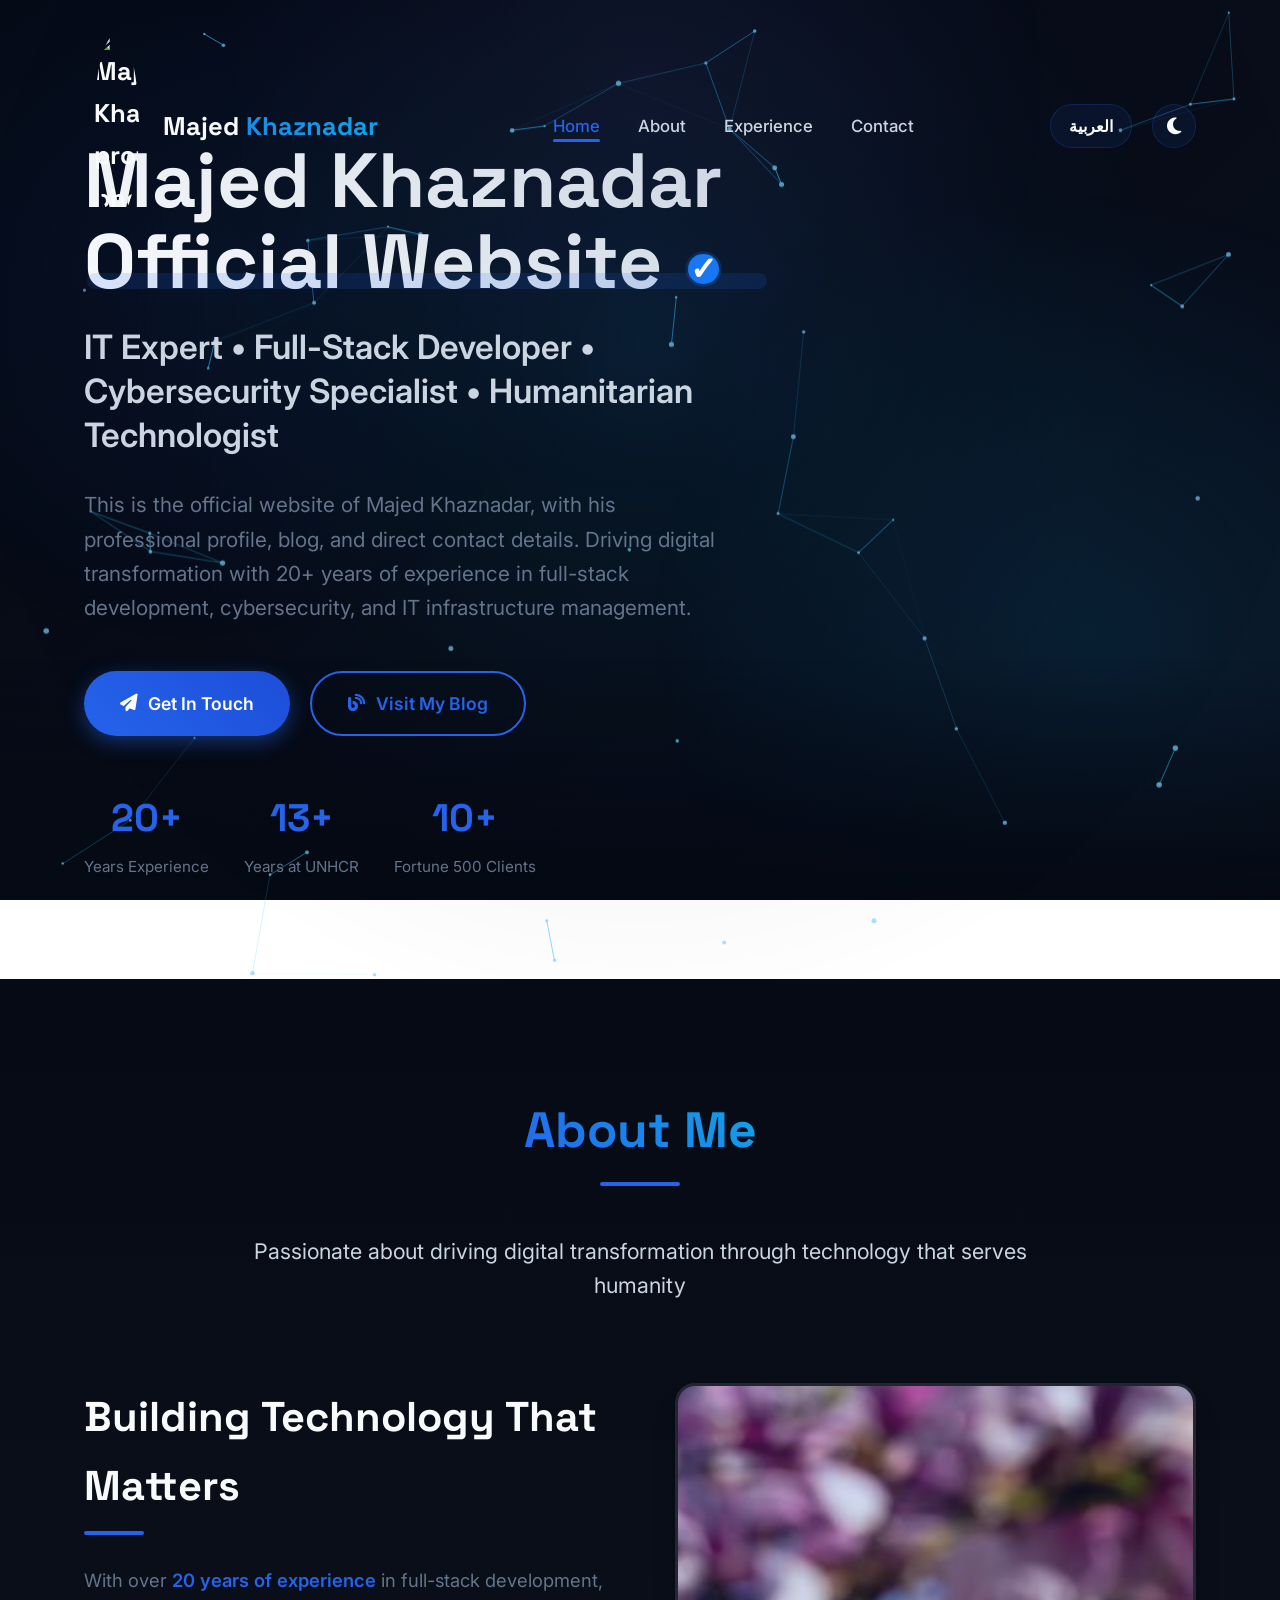
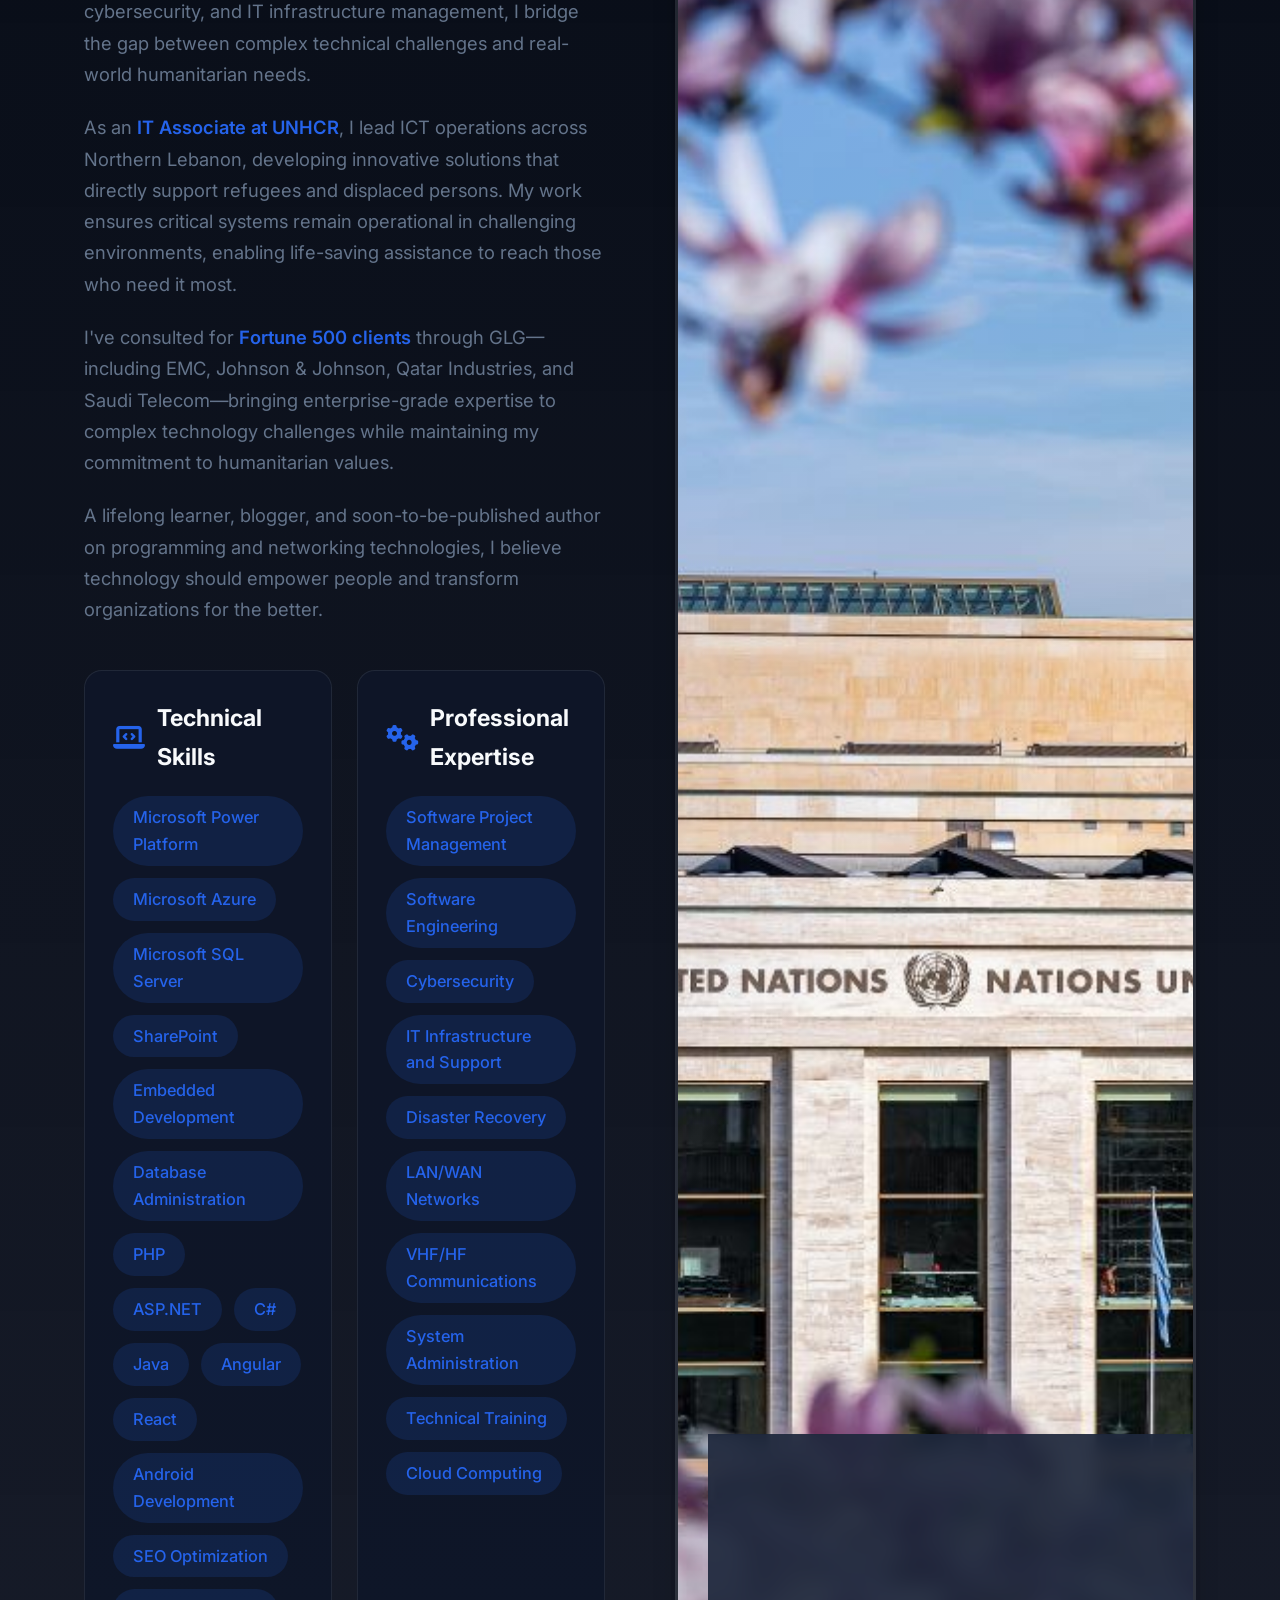
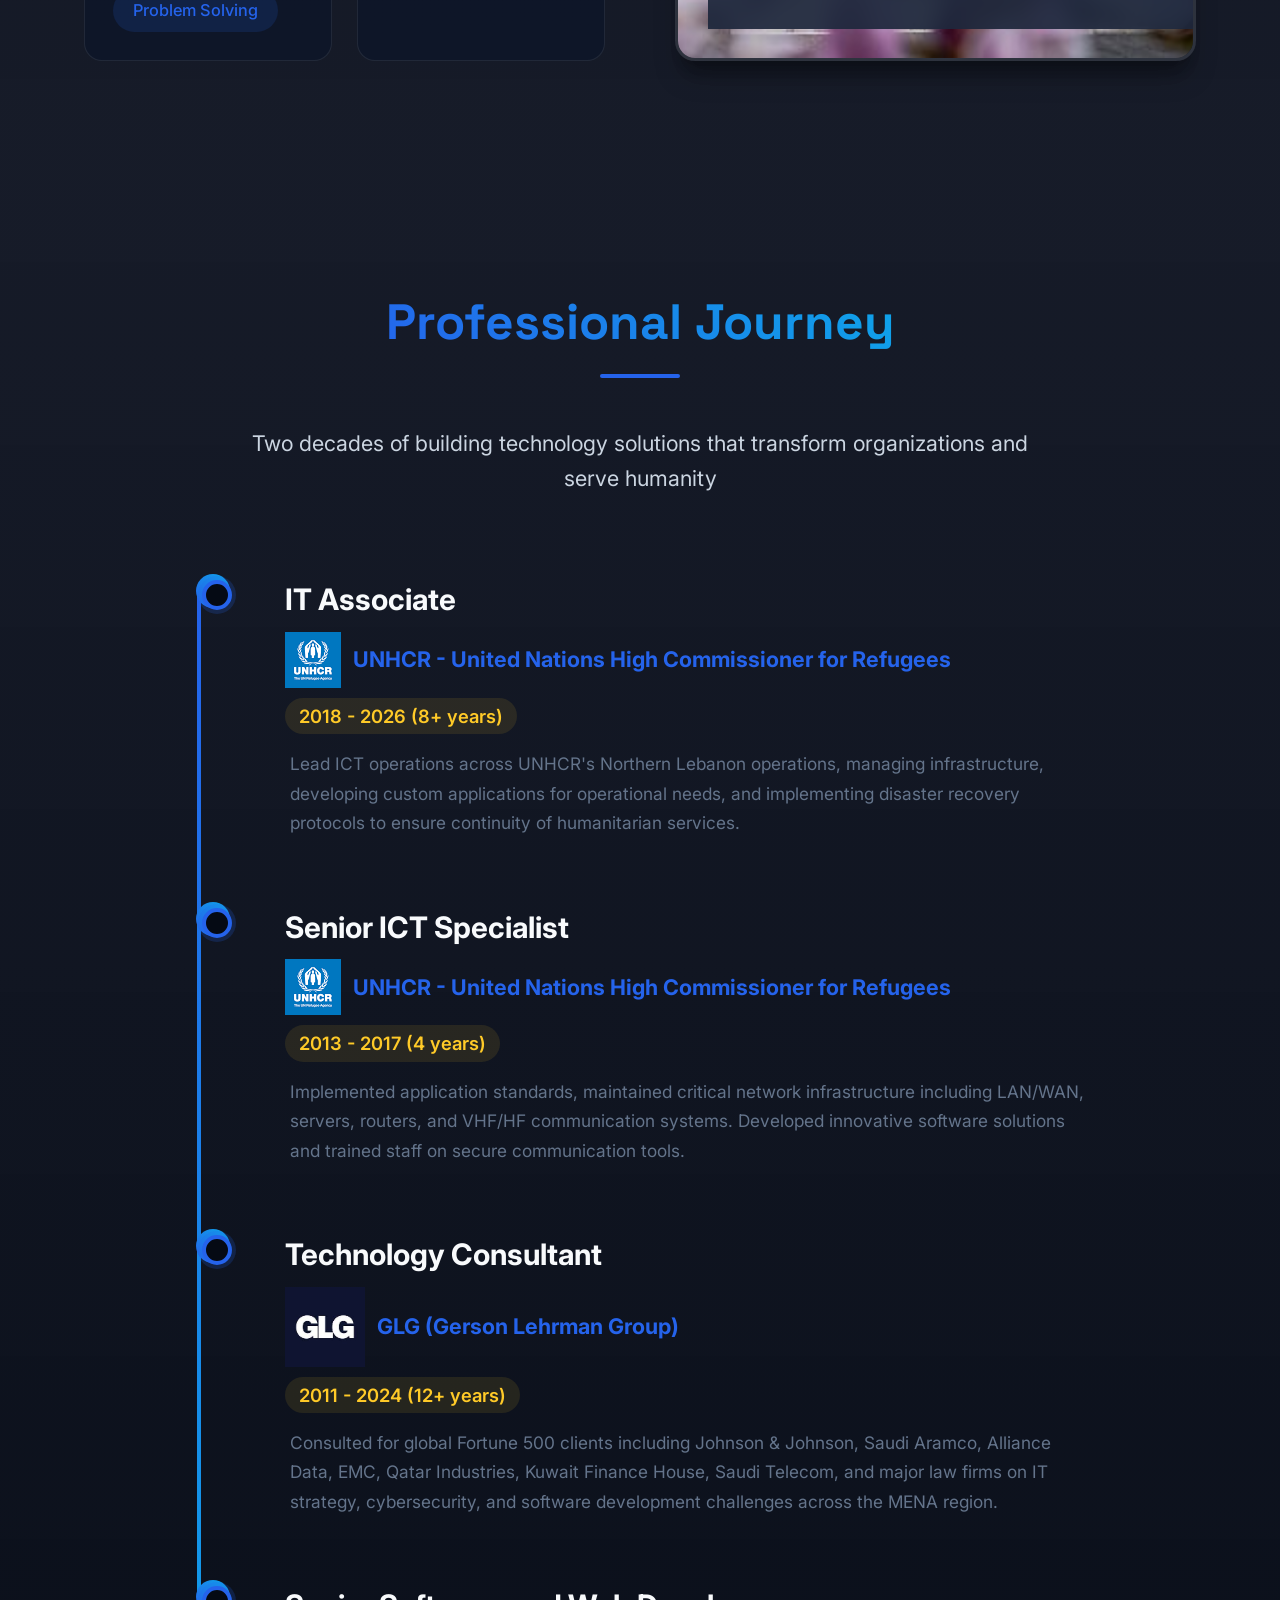
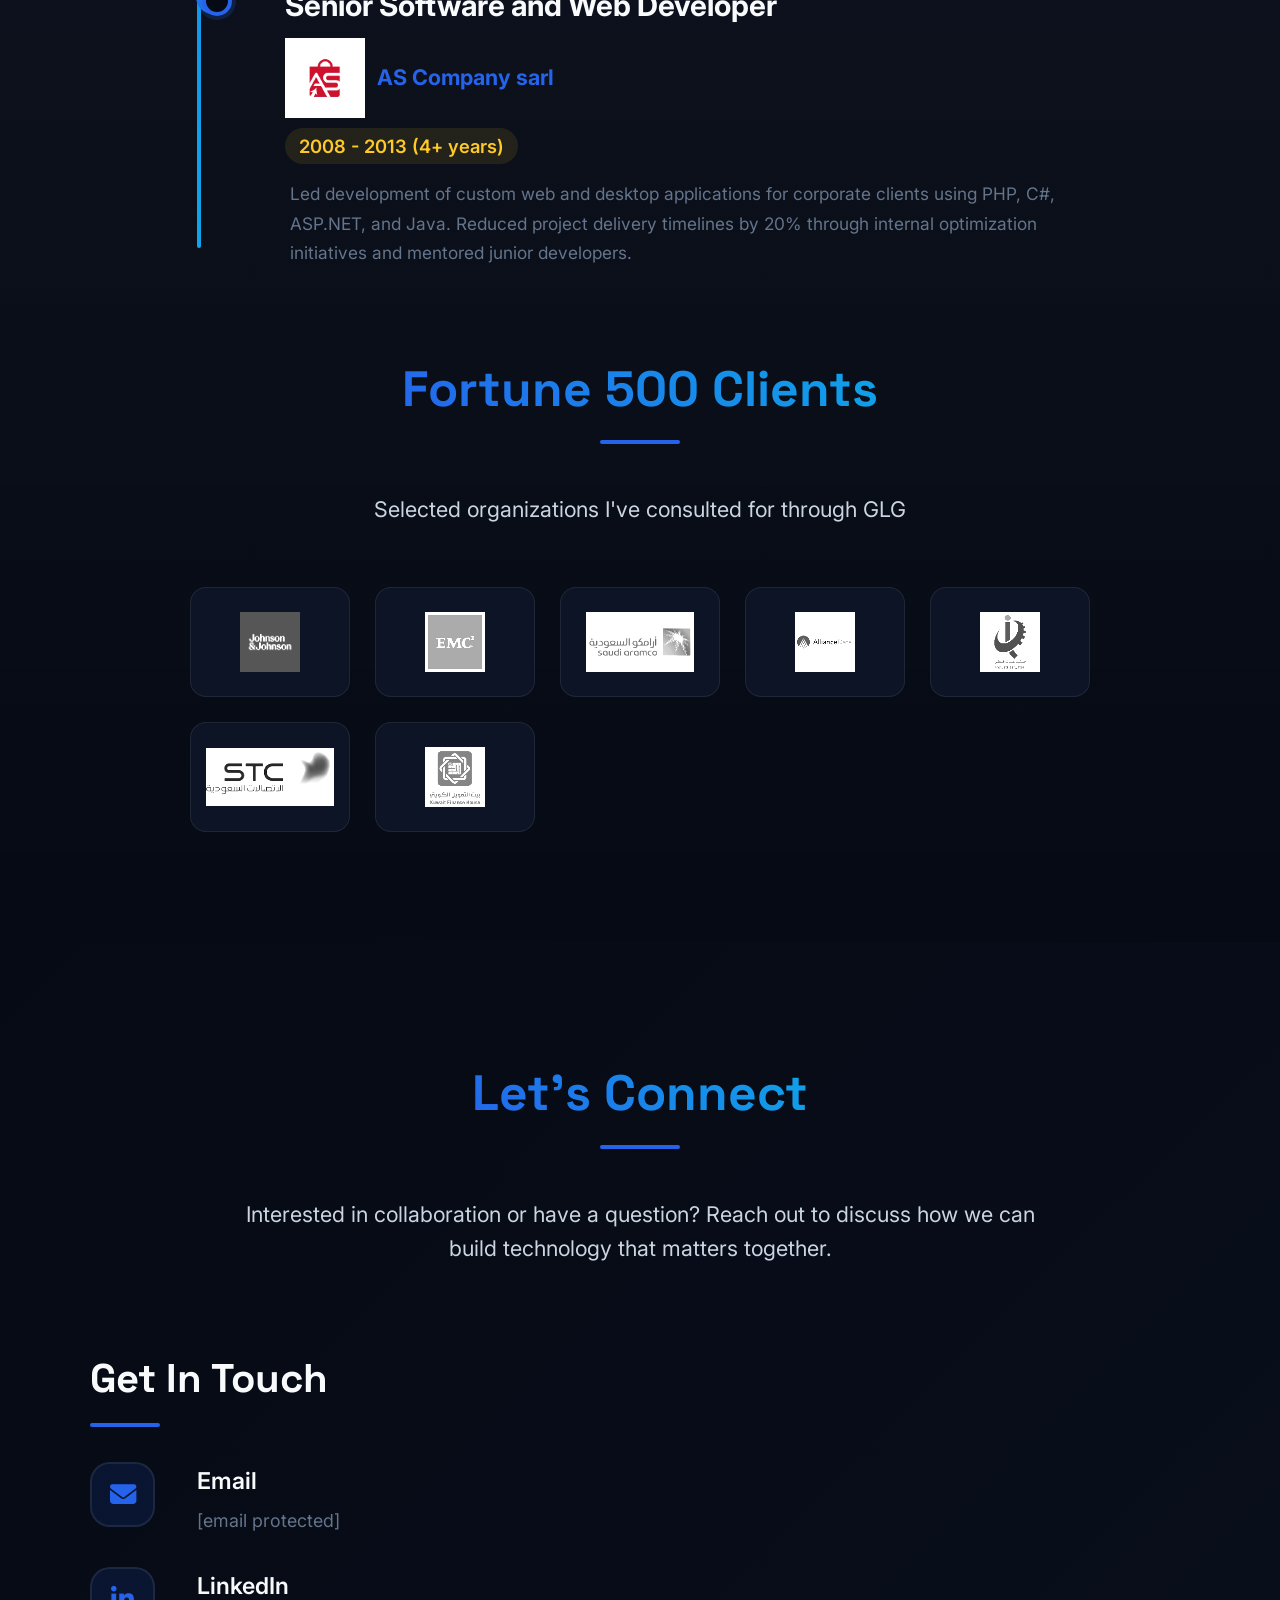
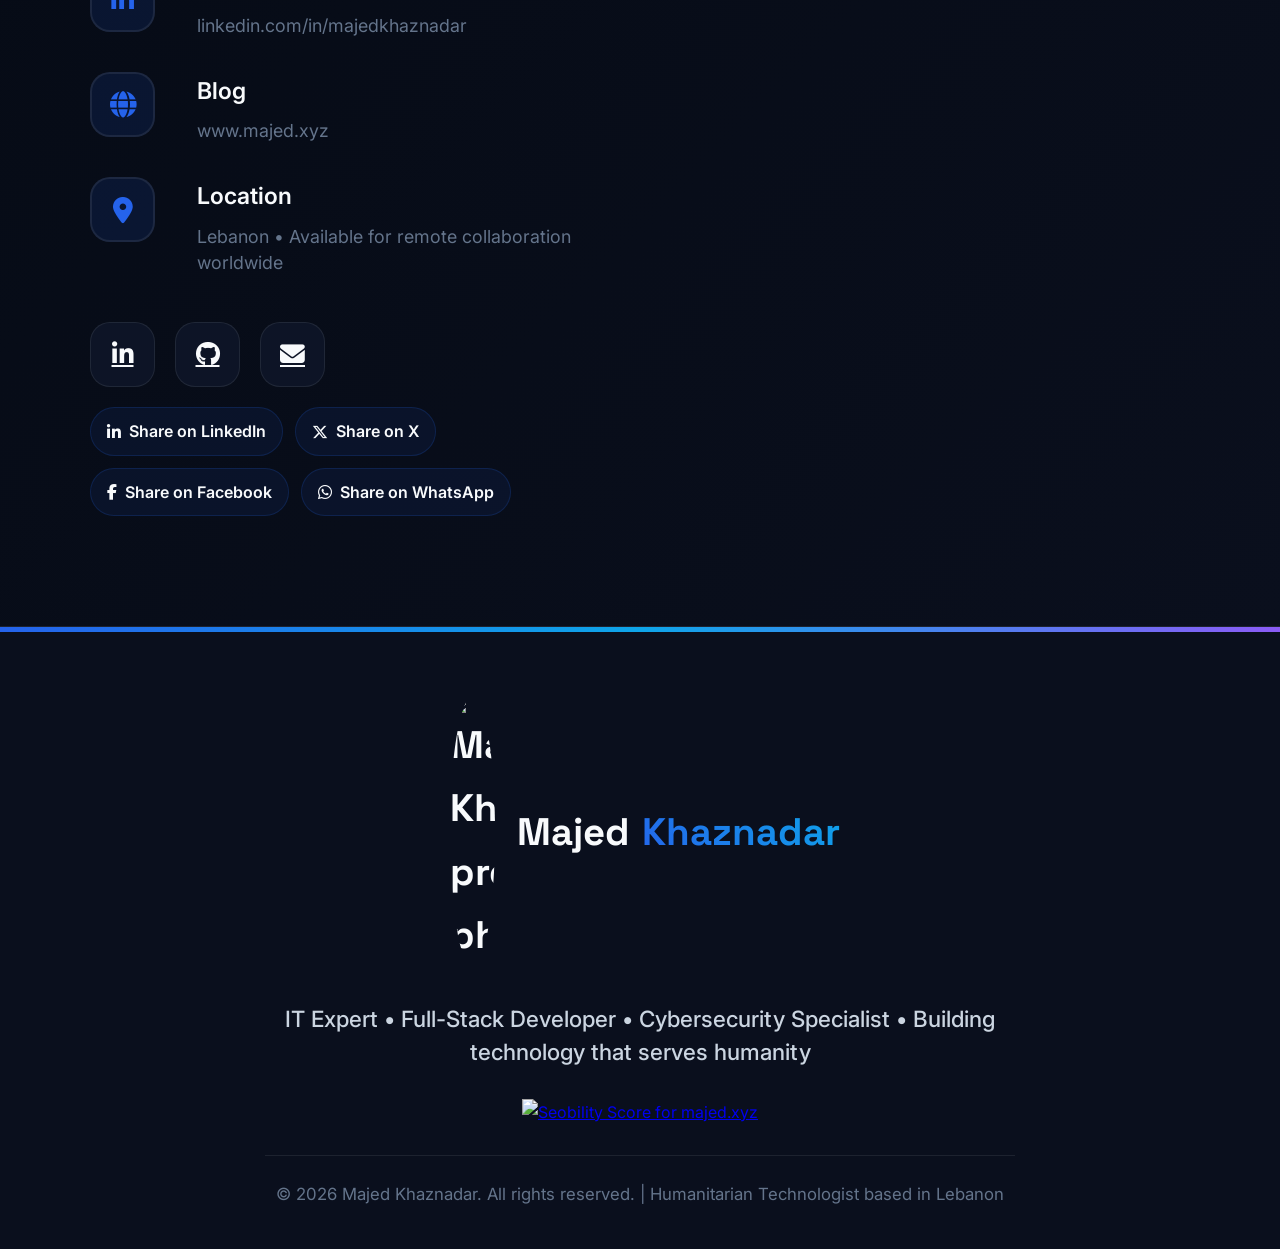
==== commit 16c3a613: "Shorten homepage meta description" ====
--- a/index.html
+++ b/index.html
@@ -5,7 +5,7 @@
     <meta charset="UTF-8">
     <meta name="viewport" content="width=device-width, initial-scale=1.0">
     <title>Majed Khaznadar | Full-Stack Developer Lebanon | IT Expert</title>
-    <meta name="description" content="Majed Khaznadar - Expert Full-Stack Developer, IT Specialist & Cybersecurity Expert in Lebanon. Available for freelance web development, software engineering, and IT consulting in Tripoli, Beirut, North Lebanon & surrounding areas.">
+    <meta name="description" content="Majed Khaznadar is a full-stack developer, IT specialist, and cybersecurity expert in Lebanon, available for freelance projects in Tripoli and Beirut.">
     <meta name="keywords" content="Developer in Lebanon, Full-stack developer Lebanon, Web developer Tripoli, Web developer Beirut, IT expert Lebanon, Cybersecurity specialist Lebanon, Software engineer North Lebanon, Freelance developer Lebanon, PHP developer Lebanon, React developer Lebanon, Node.js developer Lebanon, Python developer Lebanon, IT consultant Lebanon, Network administrator Lebanon, Database administrator Lebanon, Humanitarian technologist Lebanon, NGOs IT support, Refugee services technology, Tripoli developer, Batroun developer, Chekka developer, Jbeil developer, Akkar developer, Kobayat developer, Bireh developer">
     <meta name="geo.region" content="LB">
     <meta name="geo.placename" content="Lebanon">
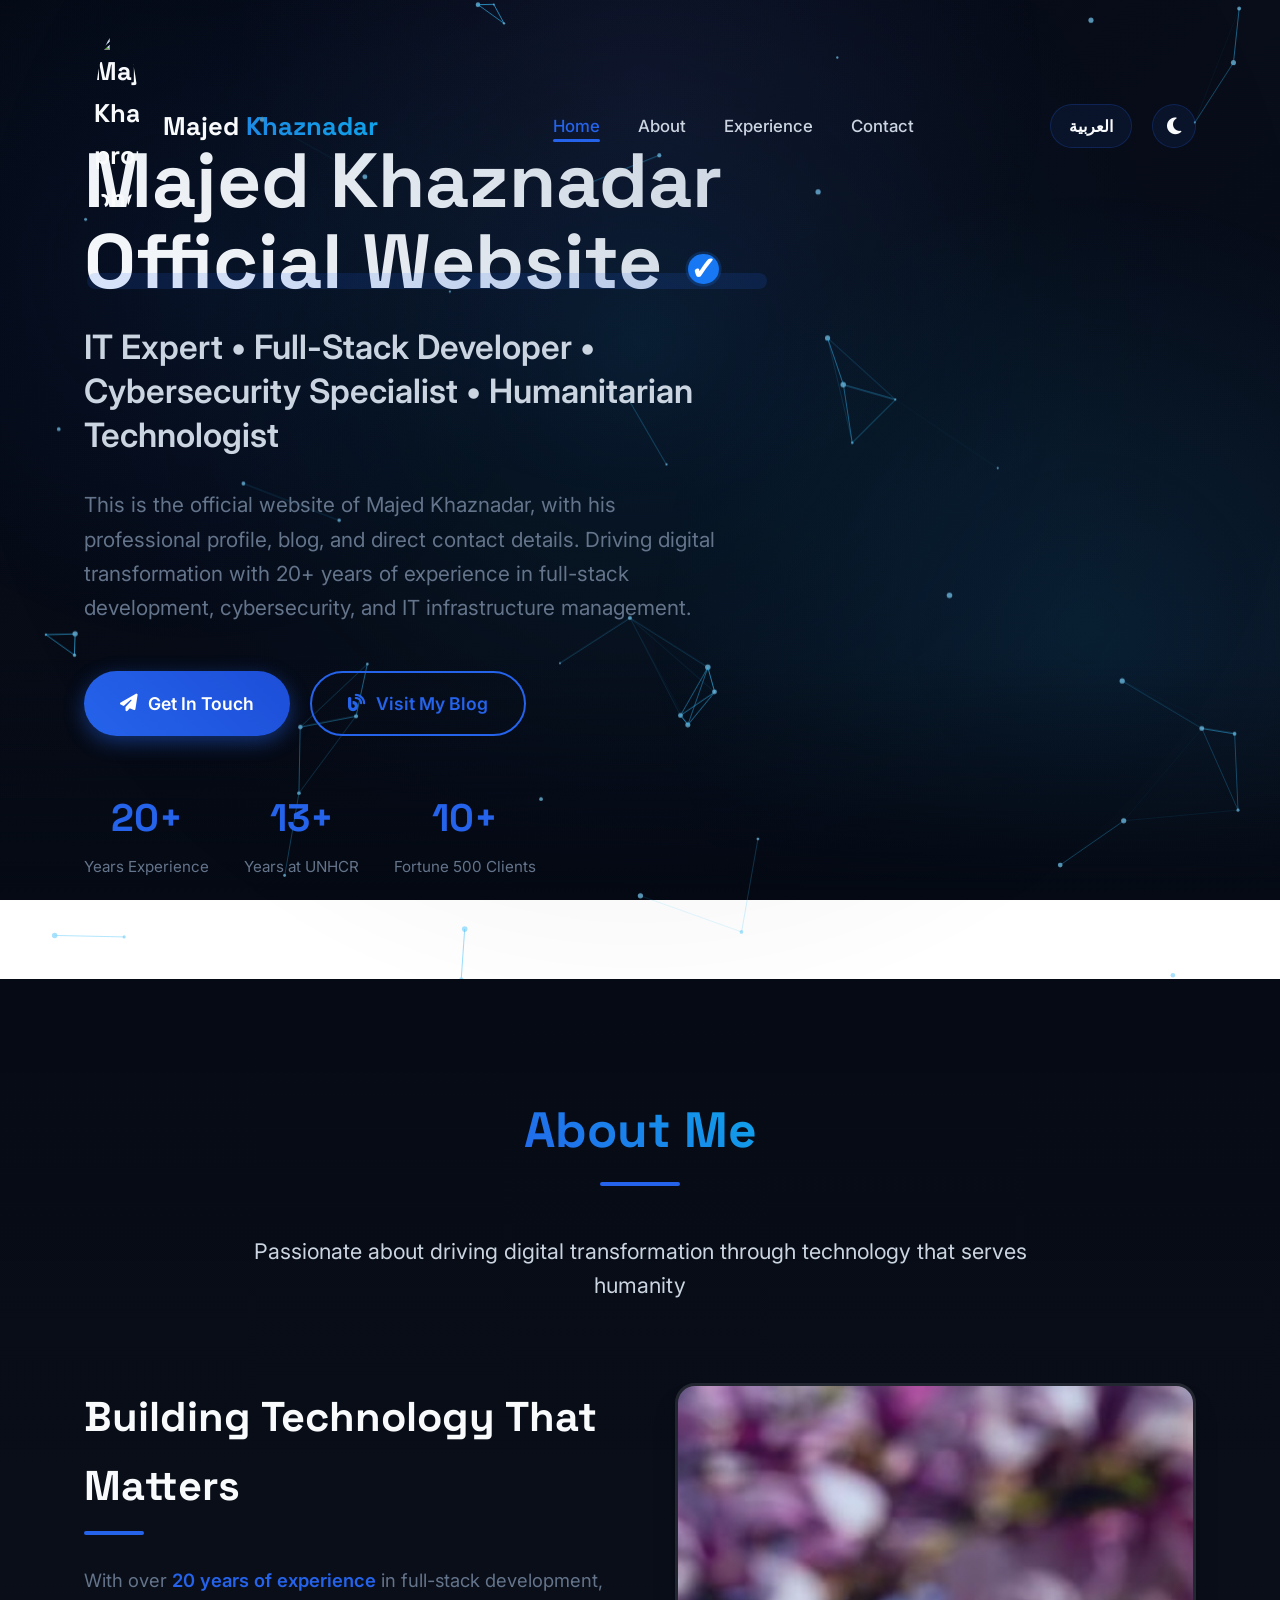
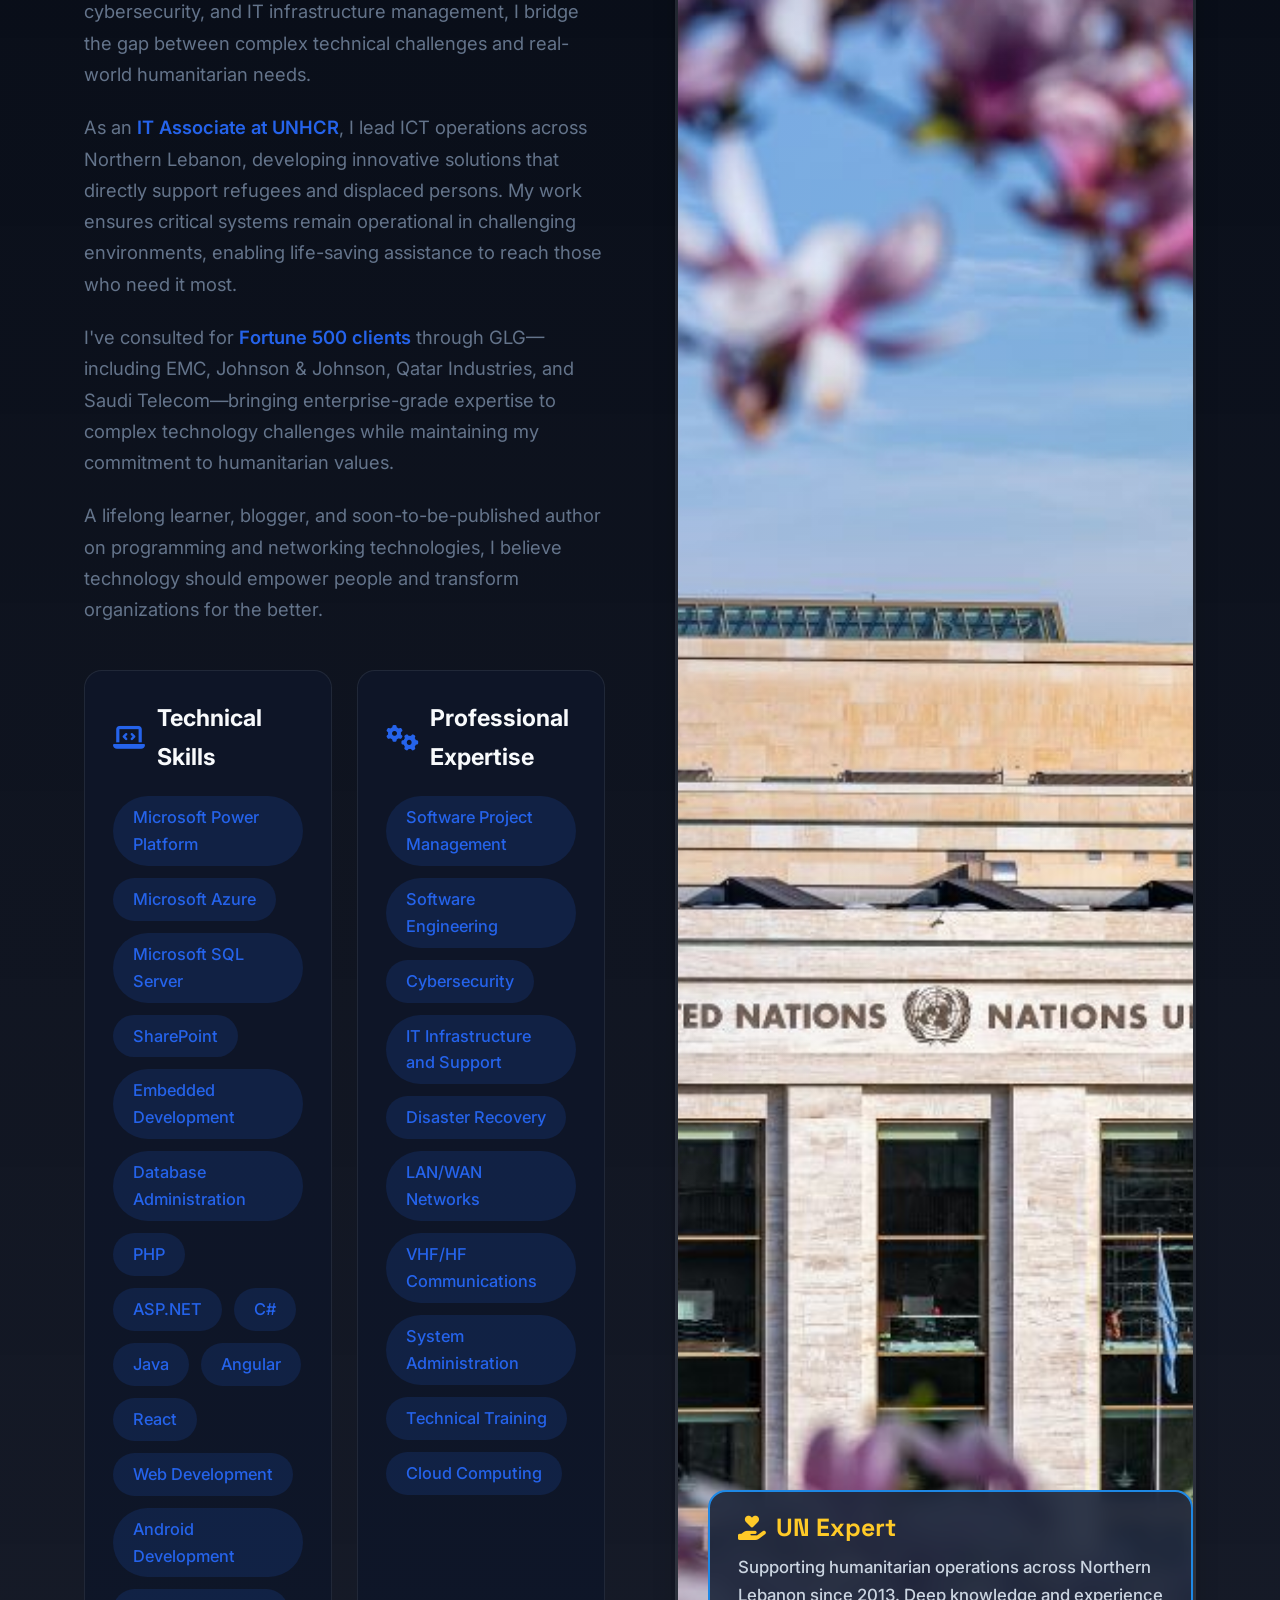
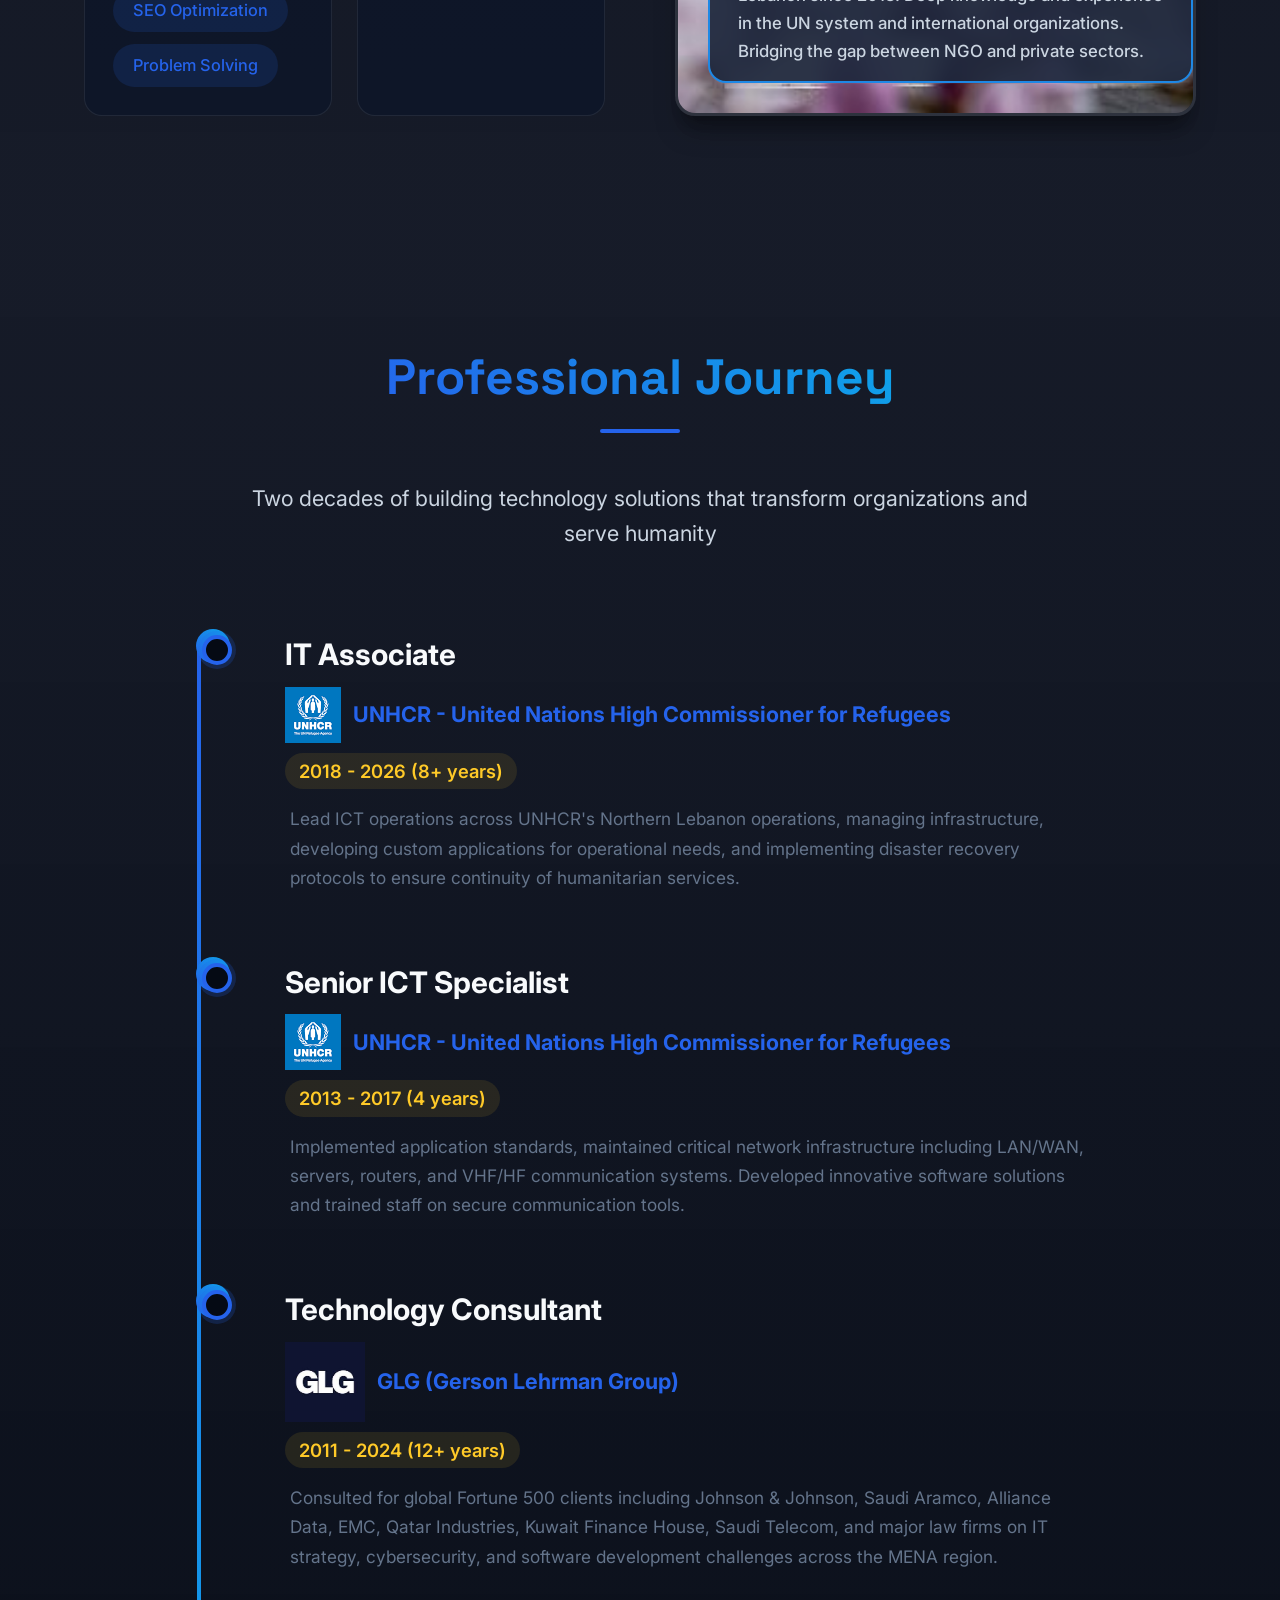
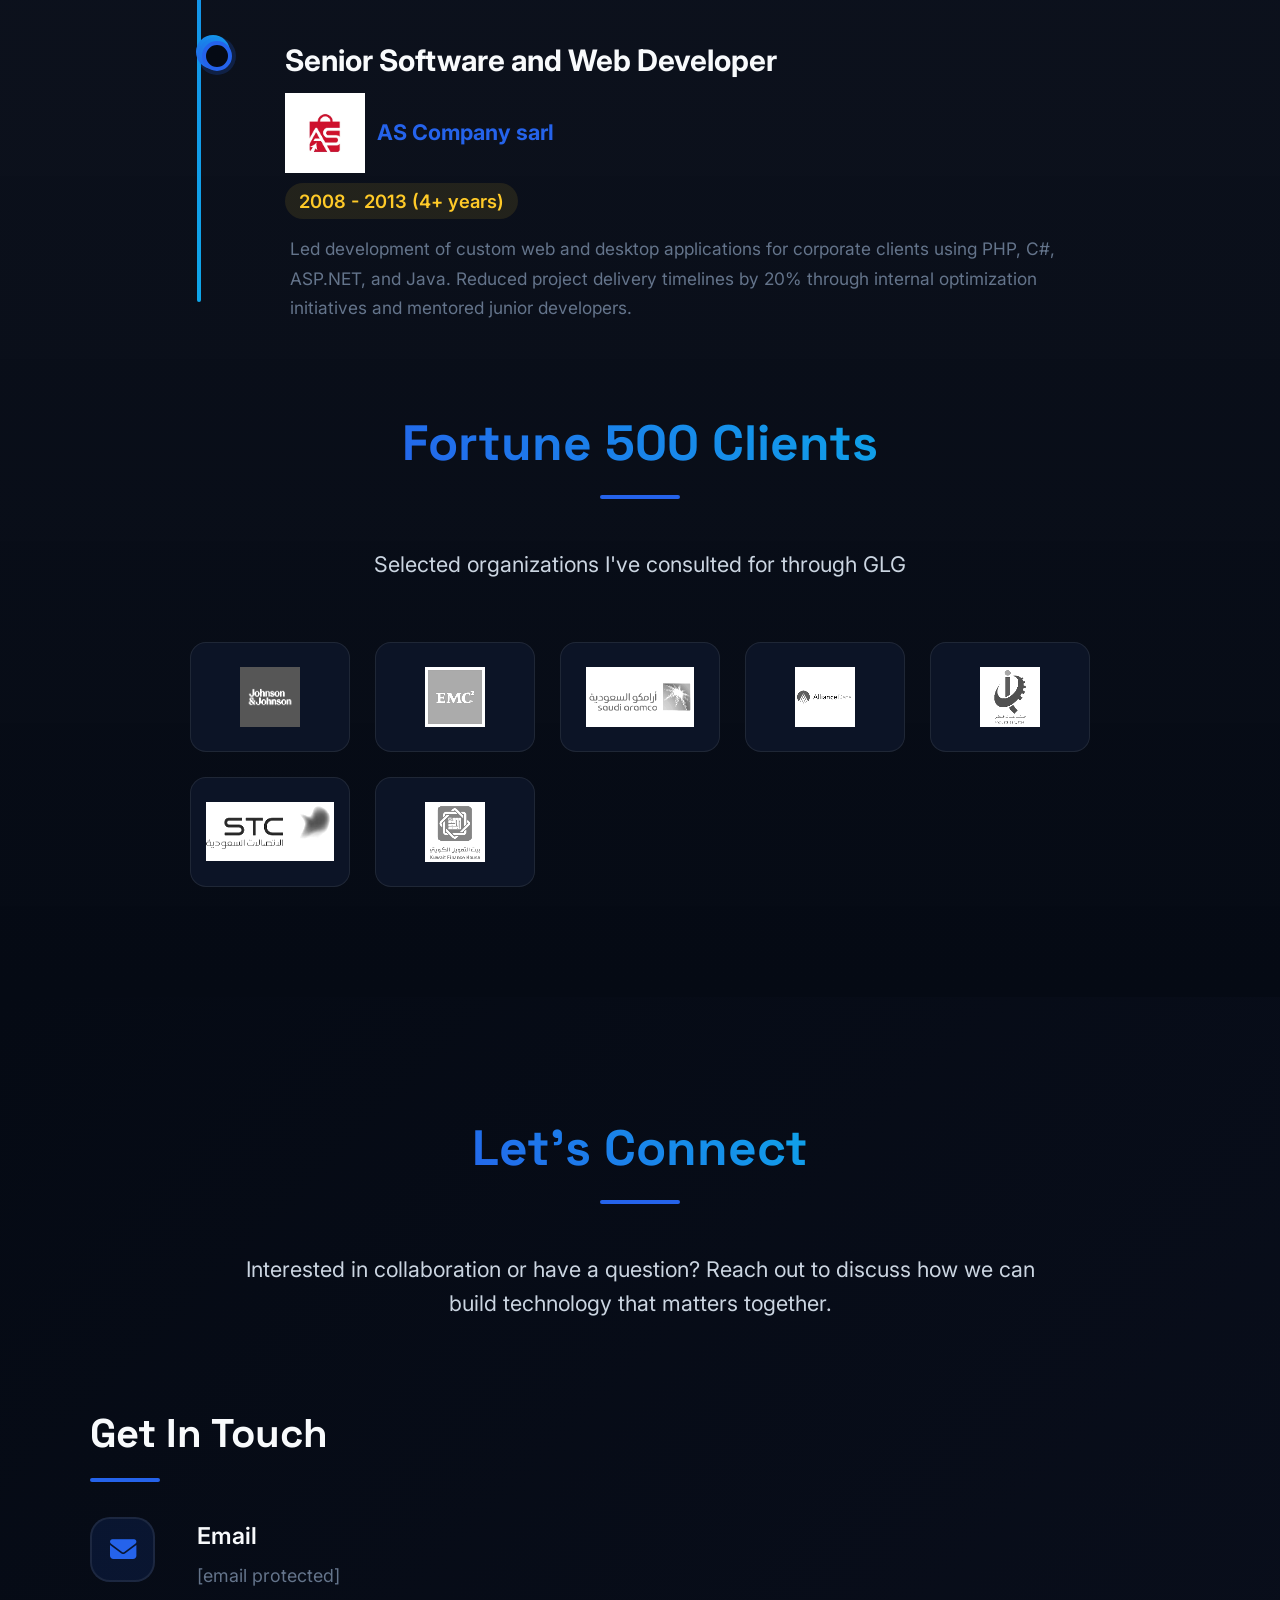
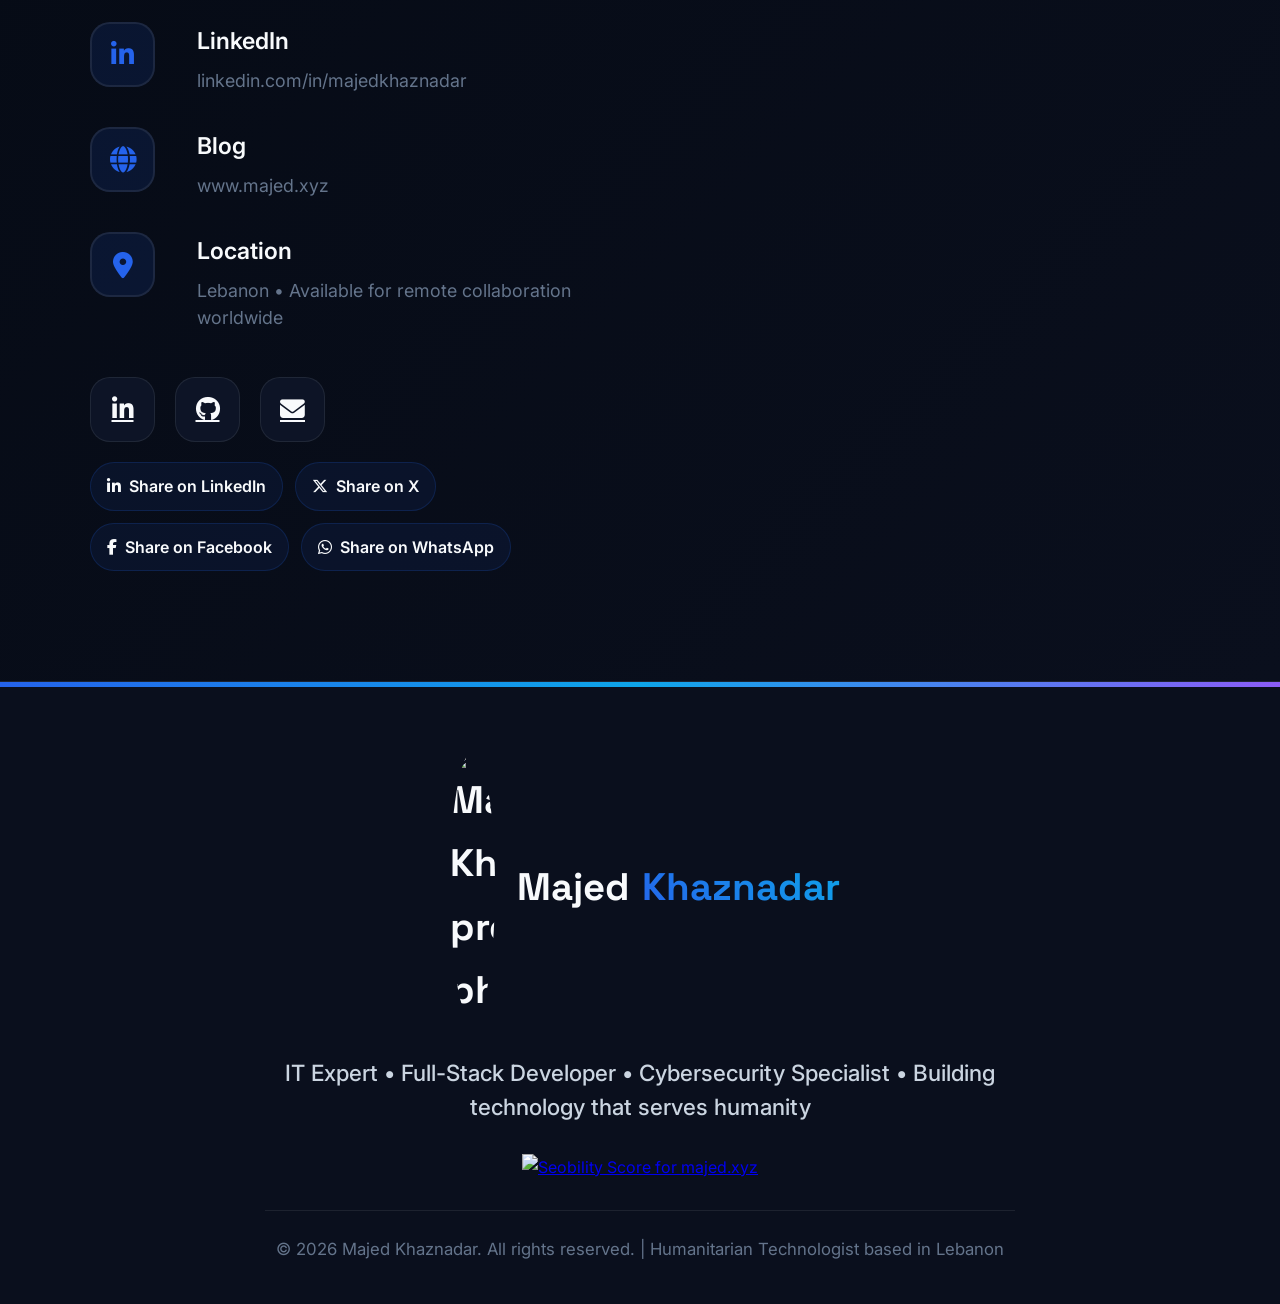
==== commit 25c56d41: "Add web development skill tags" ====
--- a/index.html
+++ b/index.html
@@ -298,11 +298,12 @@
                                 <span class="skill-tag">ASP.NET</span>
                                 <span class="skill-tag">C#</span>
                                 <span class="skill-tag">Java</span>
-                                <span class="skill-tag">Angular</span>
-                                <span class="skill-tag">React</span>
-                                <span class="skill-tag">Android Development</span>                   
-                                <span class="skill-tag">SEO Optimization</span>
-                                <span class="skill-tag">Problem Solving</span>
+                                <span class="skill-tag">Angular</span>
+                                <span class="skill-tag">React</span>
+                                <span class="skill-tag">Web Development</span>
+                                <span class="skill-tag">Android Development</span>                   
+                                <span class="skill-tag">SEO Optimization</span>
+                                <span class="skill-tag">Problem Solving</span>
                             </div>
                         </div>
                         <div class="skill-category">
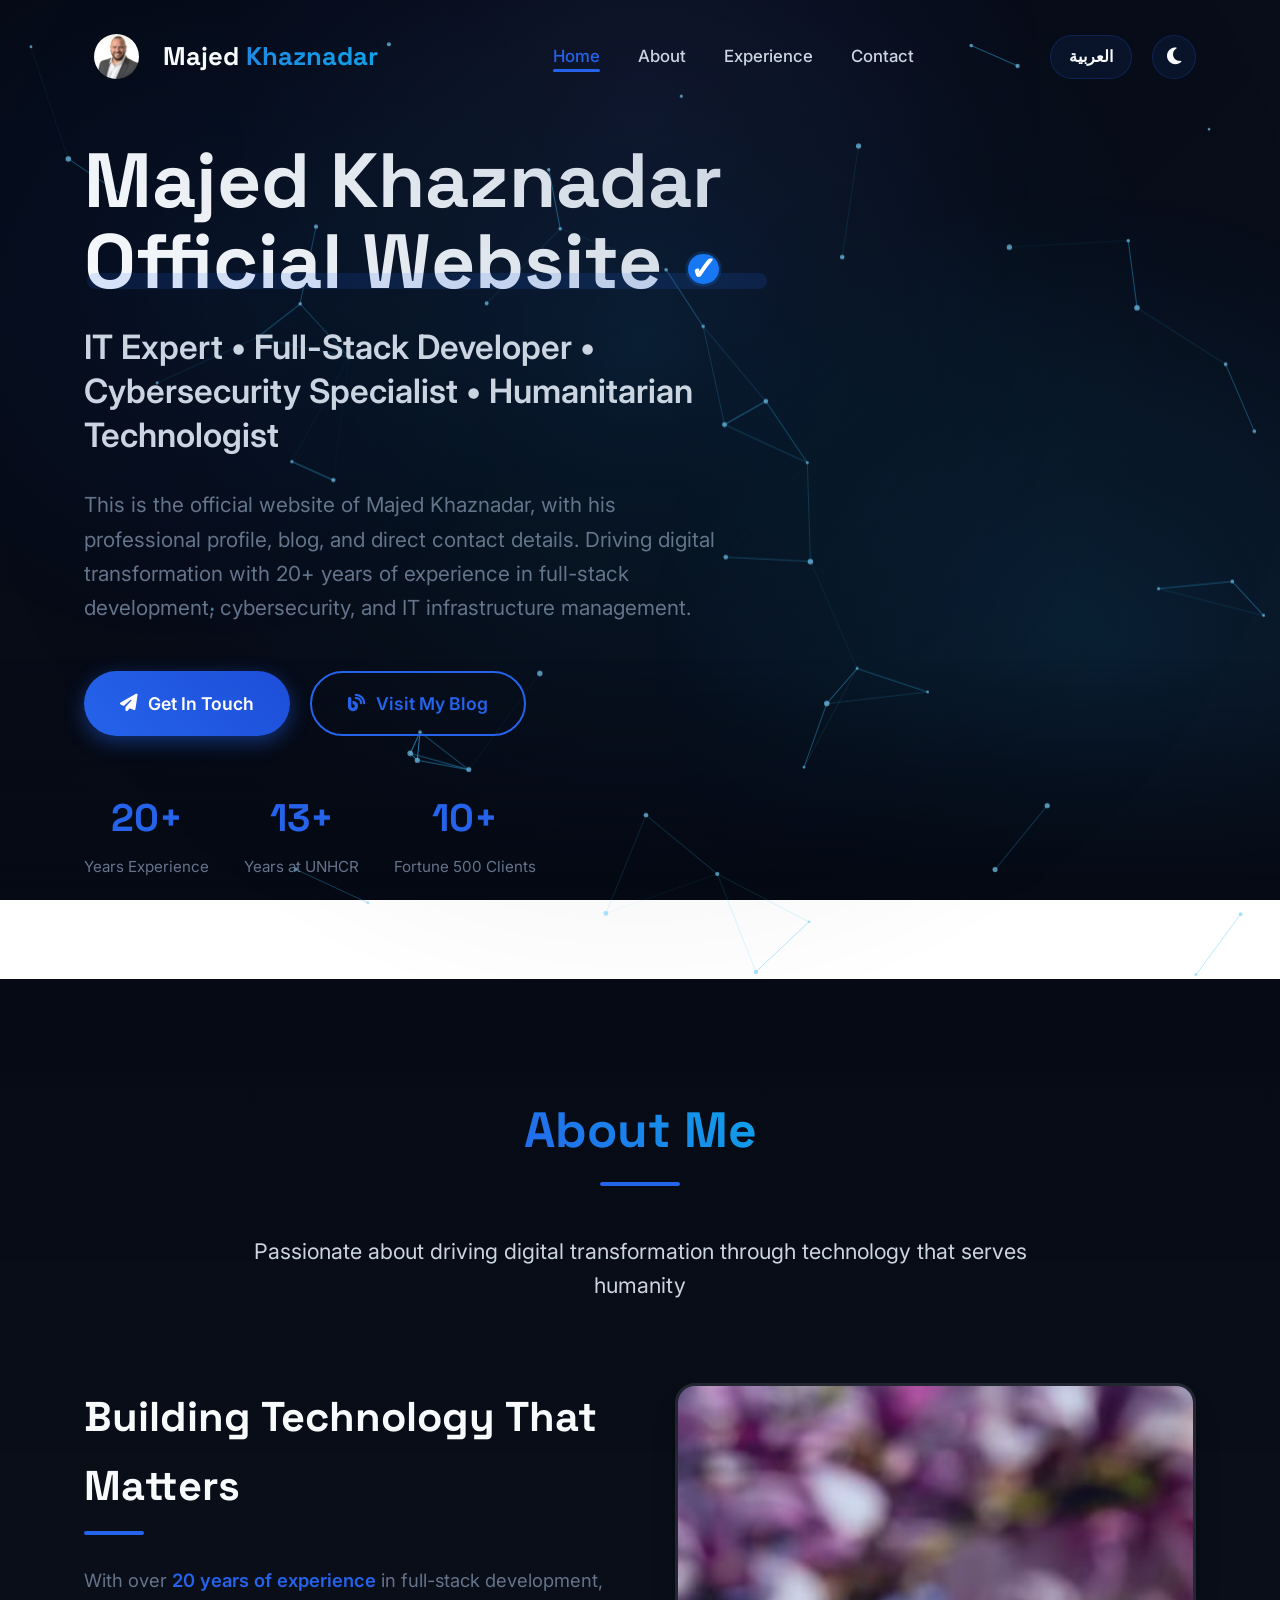
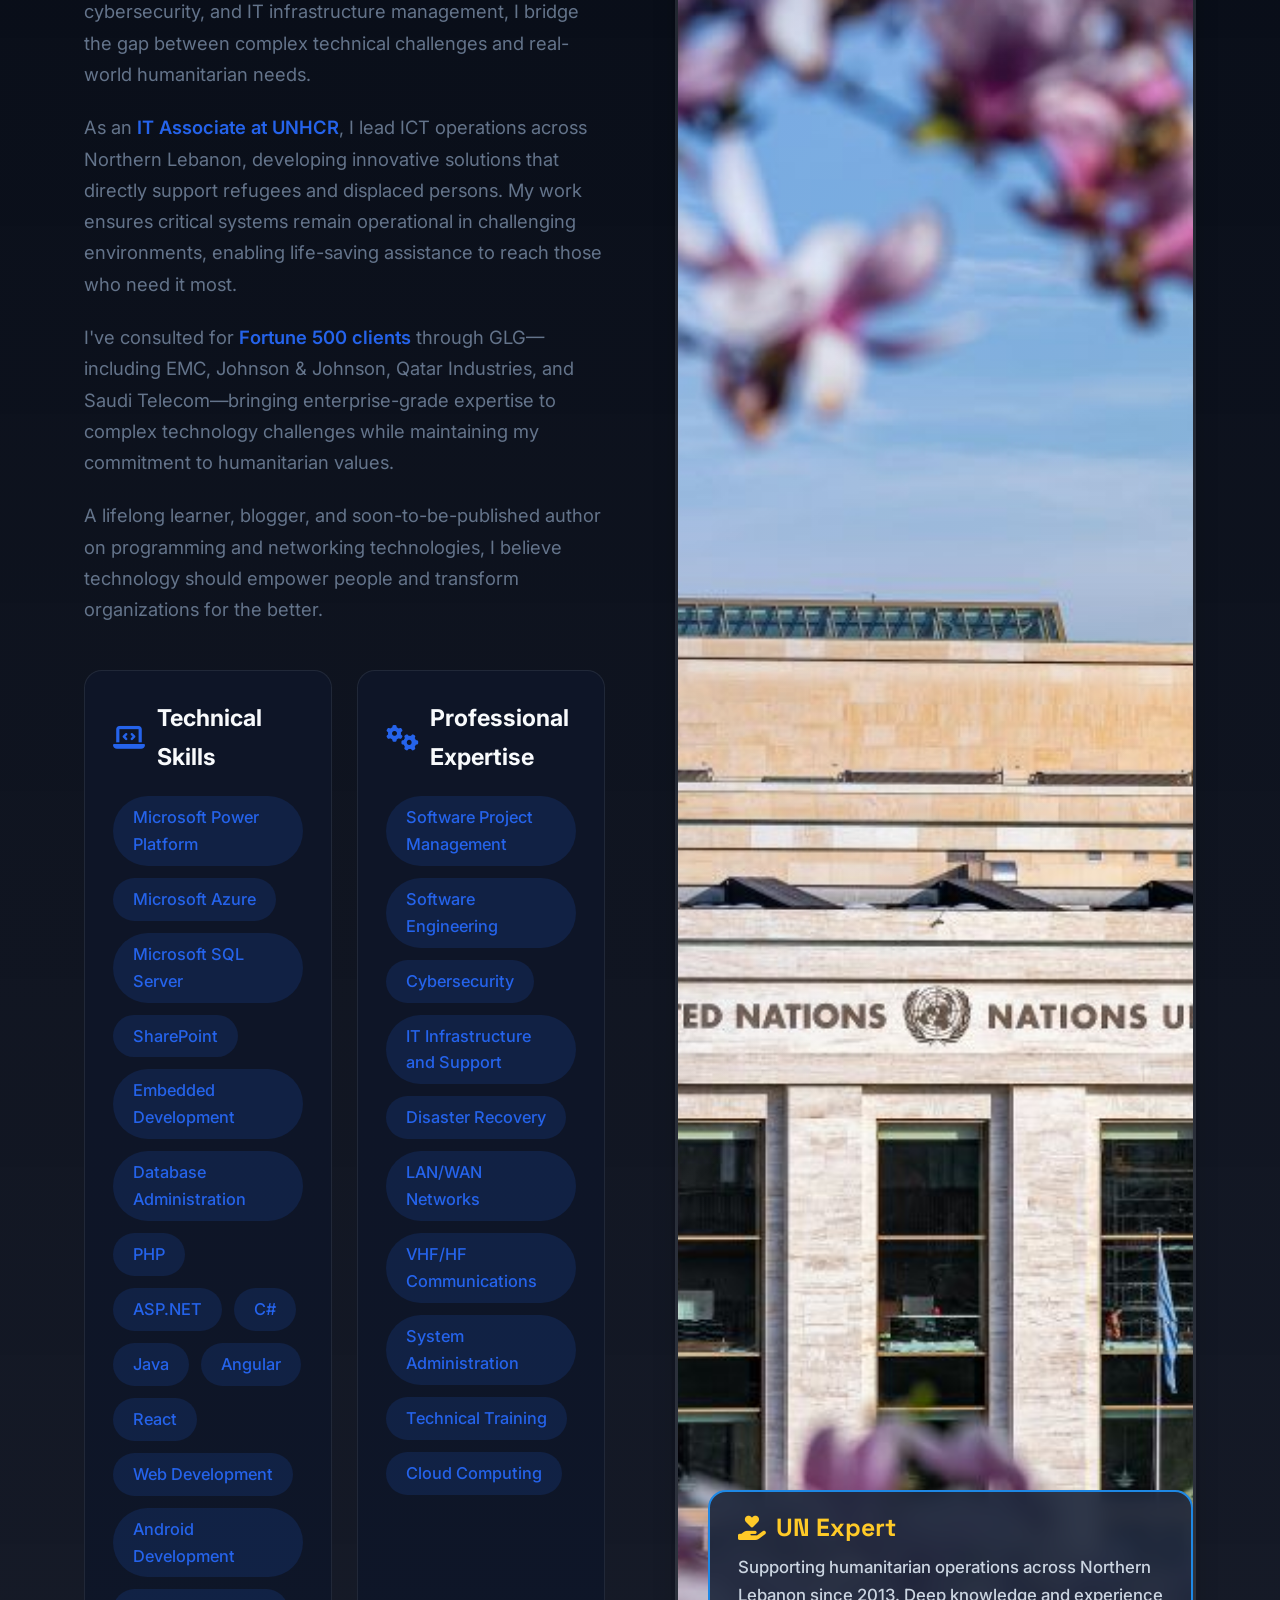
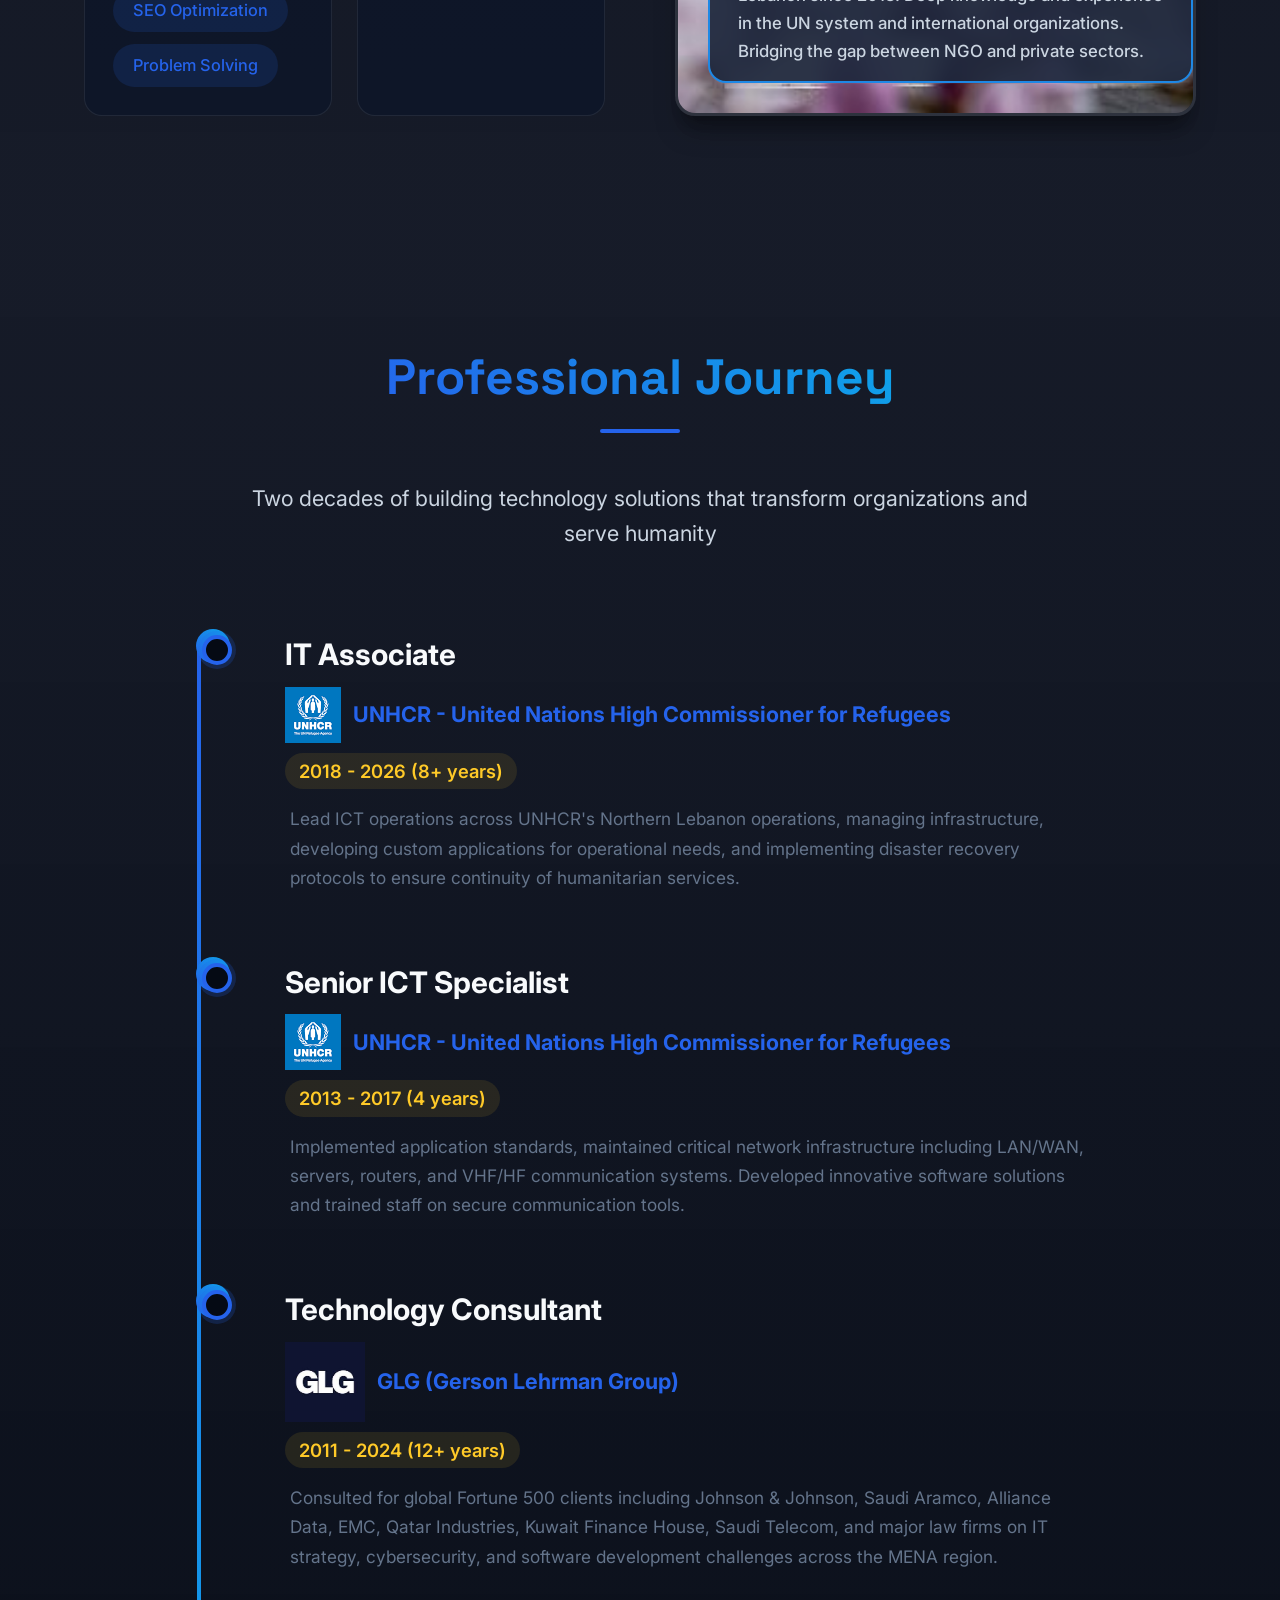
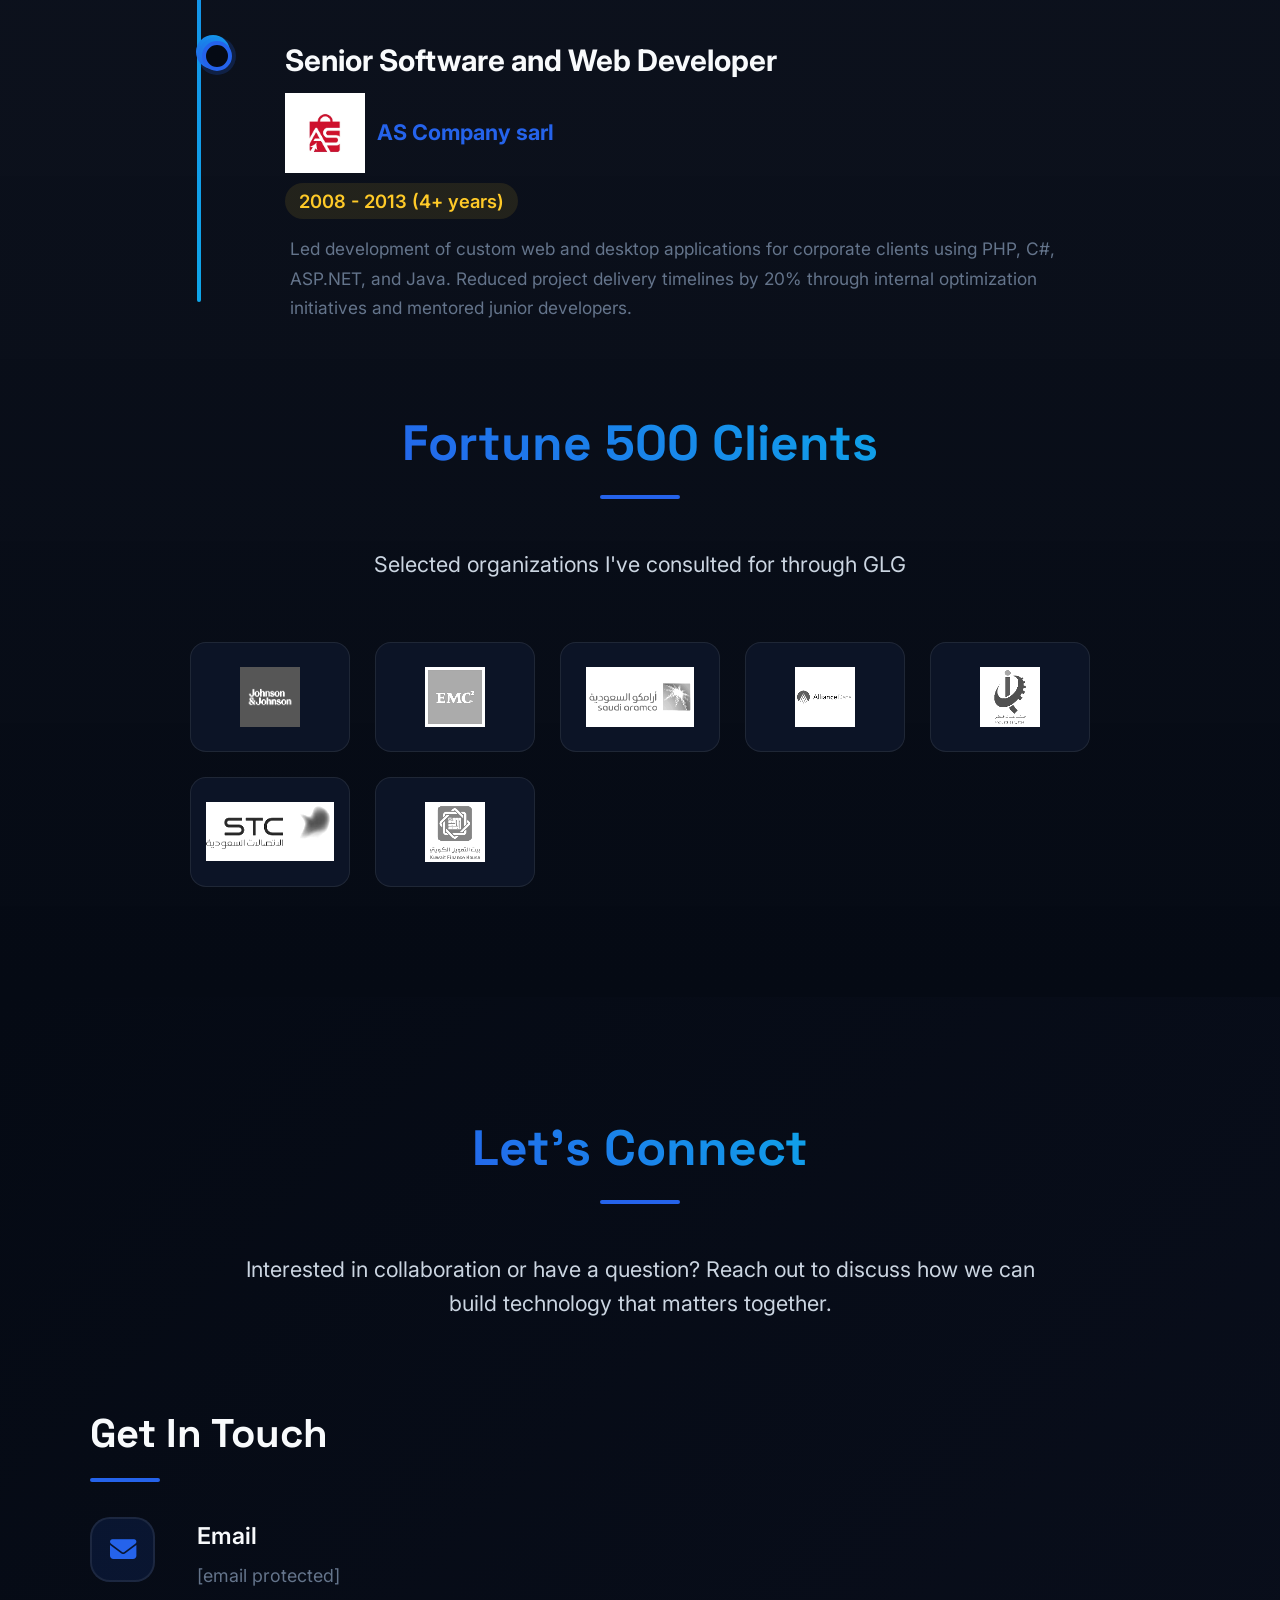
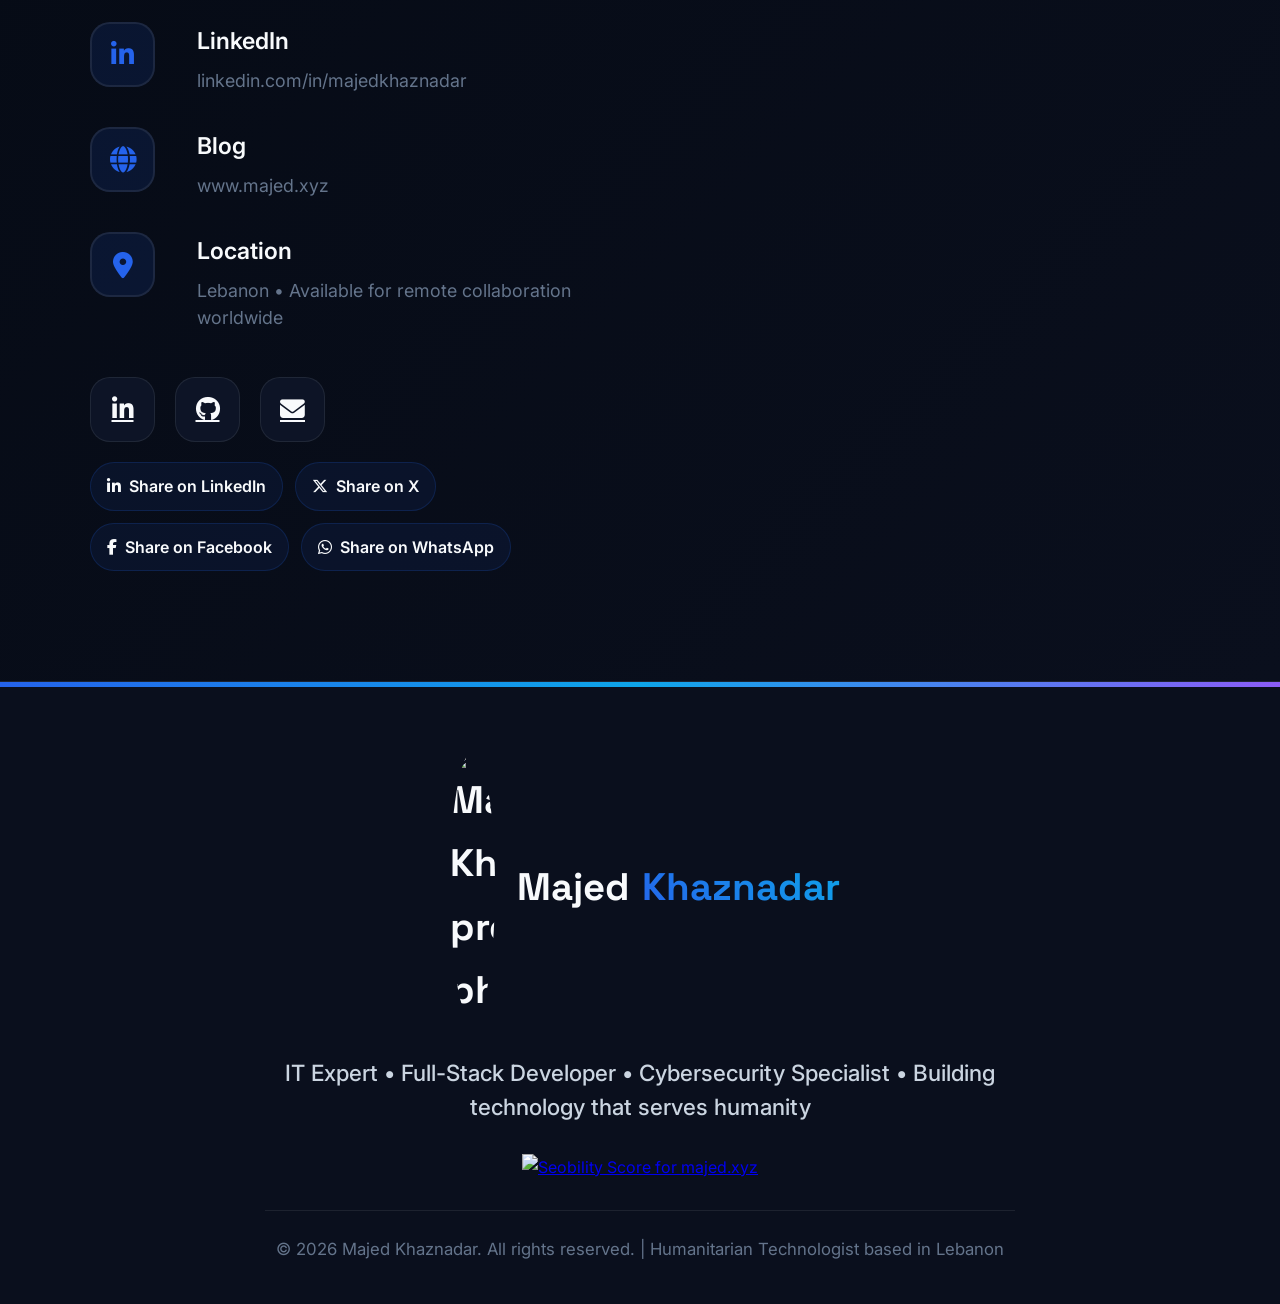
==== commit e21e4a4c: "Update site content and assets" ====
--- a/index.html
+++ b/index.html
@@ -5,7 +5,7 @@
     <meta charset="UTF-8">
     <meta name="viewport" content="width=device-width, initial-scale=1.0">
     <title>Majed Khaznadar | Full-Stack Developer Lebanon | IT Expert</title>
-    <meta name="description" content="Majed Khaznadar is a full-stack developer, IT specialist, and cybersecurity expert in Lebanon, available for freelance projects in Tripoli and Beirut.">
+    <meta name="description" content="Majed Khaznadar is a full-stack developer, IT specialist, and cybersecurity expert in Lebanon, available for freelance projects in Tripoli and Beirut.">
     <meta name="keywords" content="Developer in Lebanon, Full-stack developer Lebanon, Web developer Tripoli, Web developer Beirut, IT expert Lebanon, Cybersecurity specialist Lebanon, Software engineer North Lebanon, Freelance developer Lebanon, PHP developer Lebanon, React developer Lebanon, Node.js developer Lebanon, Python developer Lebanon, IT consultant Lebanon, Network administrator Lebanon, Database administrator Lebanon, Humanitarian technologist Lebanon, NGOs IT support, Refugee services technology, Tripoli developer, Batroun developer, Chekka developer, Jbeil developer, Akkar developer, Kobayat developer, Bireh developer">
     <meta name="geo.region" content="LB">
     <meta name="geo.placename" content="Lebanon">
@@ -15,21 +15,21 @@
     <meta name="author" content="Majed Khaznadar">
     <meta name="theme-color" content="#050a14">
     <meta name="referrer" content="strict-origin-when-cross-origin">
-    <link rel="icon" type="image/jpeg" href="https://www.majed.xyz/majed-khaznadar.jpg">
-    <link rel="apple-touch-icon" href="https://www.majed.xyz/majed-khaznadar.jpg">
-    <link rel="canonical" href="https://www.majed.xyz/">
-    <link rel="alternate" hreflang="en" href="https://www.majed.xyz/">
-    <link rel="alternate" hreflang="ar" href="https://www.majed.xyz/ar.html">
-    <link rel="alternate" hreflang="x-default" href="https://www.majed.xyz/">
+    <link rel="icon" type="image/jpeg" href="https://www.majed.xyz/majed-khaznadar.jpg">
+    <link rel="apple-touch-icon" href="https://www.majed.xyz/majed-khaznadar.jpg">
+    <link rel="canonical" href="https://www.majed.xyz/">
+    <link rel="alternate" hreflang="en" href="https://www.majed.xyz/">
+    <link rel="alternate" hreflang="ar" href="https://www.majed.xyz/ar.html">
+    <link rel="alternate" hreflang="x-default" href="https://www.majed.xyz/">
     <meta property="og:type" content="website">
     <meta property="og:site_name" content="Majed Khaznadar">
     <meta property="og:title" content="Majed Khaznadar | Full-Stack Developer Lebanon | IT Expert">
     <meta property="og:description" content="Expert Full-Stack Developer, IT Specialist & Cybersecurity Expert in Lebanon. Freelance web development and IT consulting in Tripoli, Beirut, North Lebanon.">
-    <meta property="og:url" content="https://www.majed.xyz/">
+    <meta property="og:url" content="https://www.majed.xyz/">
     <meta property="og:locale" content="en_US">
     <meta property="og:locale:alternate" content="ar_LB">
-    <meta property="og:image" content="https://www.majed.xyz/majed-khaznadar.jpg">
-    <meta property="og:image:secure_url" content="https://www.majed.xyz/majed-khaznadar.jpg">
+    <meta property="og:image" content="https://www.majed.xyz/majed-khaznadar.jpg">
+    <meta property="og:image:secure_url" content="https://www.majed.xyz/majed-khaznadar.jpg">
     <meta property="og:image:type" content="image/jpeg">
     <meta property="og:image:width" content="800">
     <meta property="og:image:height" content="800">
@@ -37,7 +37,7 @@
     <meta name="twitter:card" content="summary_large_image">
     <meta name="twitter:title" content="Majed Khaznadar | Full-Stack Developer Lebanon">
     <meta name="twitter:description" content="Expert Full-Stack Developer, IT Specialist & Cybersecurity Expert in Lebanon. Available for freelance projects.">
-    <meta name="twitter:image" content="https://www.majed.xyz/majed-khaznadar.jpg">
+    <meta name="twitter:image" content="https://www.majed.xyz/majed-khaznadar.jpg">
     <meta name="twitter:image:alt" content="Portrait of Majed Khaznadar">
 <!-- Google Tag Manager -->
 <script>(function(w,d,s,l,i){w[l]=w[l]||[];w[l].push({'gtm.start':
@@ -52,10 +52,10 @@
       "@graph": [
         {
           "@type": "Person",
-          "@id": "https://www.majed.xyz/#majed-khaznadar",
+          "@id": "https://www.majed.xyz/#majed-khaznadar",
           "name": "Majed Khaznadar",
-          "url": "https://www.majed.xyz/",
-          "image": "https://www.majed.xyz/majed-khaznadar.jpg",
+          "url": "https://www.majed.xyz/",
+          "image": "https://www.majed.xyz/majed-khaznadar.jpg",
           "jobTitle": [
             "Full-Stack Developer",
             "IT Expert",
@@ -71,17 +71,17 @@
               "addressCountry": "LB"
             }
           ],
-          "worksFor": {
-            "@type": "Organization",
-            "name": "Freelance",
-            "url": "https://www.majed.xyz/"
-          },
-          "email": "mailto:hireme@majed.xyz",
-          "telephone": "+961-70-123456",
-          "sameAs": [
-            "https://www.linkedin.com/in/majedkhaznadar/",
-            "https://github.com/el-capitano"
-          ],
+          "worksFor": {
+            "@type": "Organization",
+            "name": "Freelance",
+            "url": "https://www.majed.xyz/"
+          },
+          "email": "mailto:hireme@majed.xyz",
+          "telephone": "+961-70-123456",
+          "sameAs": [
+            "https://www.linkedin.com/in/majedkhaznadar/",
+            "https://github.com/el-capitano"
+          ],
           "areaServed": [
             {
               "@type": "State",
@@ -134,36 +134,36 @@
         },
         {
           "@type": "WebSite",
-          "@id": "https://www.majed.xyz/#website",
-          "url": "https://www.majed.xyz/",
+          "@id": "https://www.majed.xyz/#website",
+          "url": "https://www.majed.xyz/",
           "name": "Majed Khaznadar - Full-Stack Developer Lebanon",
           "description": "Professional full-stack developer and IT expert in Lebanon. Services include web development, cybersecurity, and IT consulting in Tripoli, Beirut, and North Lebanon.",
           "publisher": {
-            "@id": "https://www.majed.xyz/#majed-khaznadar"
+            "@id": "https://www.majed.xyz/#majed-khaznadar"
           },
           "inLanguage": "en",
           "copyrightHolder": {
-            "@id": "https://www.majed.xyz/#majed-khaznadar"
+            "@id": "https://www.majed.xyz/#majed-khaznadar"
           }
         },
         {
           "@type": "ProfilePage",
-          "@id": "https://www.majed.xyz/#profile",
-          "url": "https://www.majed.xyz/",
+          "@id": "https://www.majed.xyz/#profile",
+          "url": "https://www.majed.xyz/",
           "name": "Majed Khaznadar | Full-Stack Developer Lebanon",
           "description": "Expert Full-Stack Developer, IT Specialist & Cybersecurity Expert in Lebanon. Available for freelance projects in Tripoli, Beirut, North Lebanon and surrounding areas.",
           "isPartOf": {
-            "@id": "https://www.majed.xyz/#website"
+            "@id": "https://www.majed.xyz/#website"
           },
           "about": {
-            "@id": "https://www.majed.xyz/#majed-khaznadar"
+            "@id": "https://www.majed.xyz/#majed-khaznadar"
           },
           "mainEntity": {
-            "@id": "https://www.majed.xyz/#majed-khaznadar"
+            "@id": "https://www.majed.xyz/#majed-khaznadar"
           },
           "primaryImageOfPage": {
             "@type": "ImageObject",
-            "url": "https://www.majed.xyz/majed-khaznadar.jpg"
+            "url": "https://www.majed.xyz/majed-khaznadar.jpg"
           },
           "inLanguage": "en",
           "dateCreated": "2023-01-01",
@@ -171,13 +171,13 @@
         },
         {
           "@type": "LocalBusiness",
-          "@id": "https://www.majed.xyz/#business",
+          "@id": "https://www.majed.xyz/#business",
           "name": "Majed Khaznadar - IT Services",
           "description": "Professional IT services including web development, cybersecurity, and IT consulting in Lebanon.",
-          "url": "https://www.majed.xyz/",
+          "url": "https://www.majed.xyz/",
           "telephone": "+961-70-123456",
           "email": "hireme@majed.xyz",
-          "image": "https://www.majed.xyz/majed-khaznadar.jpg",
+          "image": "https://www.majed.xyz/majed-khaznadar.jpg",
           "address": {
             "@type": "PostalAddress",
             "addressLocality": "Tripoli",
@@ -200,9 +200,9 @@
     }
     </script>
     <link rel="stylesheet" href="https://cdnjs.cloudflare.com/ajax/libs/font-awesome/6.4.0/css/all.min.css">
-    <link href="https://fonts.googleapis.com/css2?family=Inter:wght@300;400;500;600;700&family=Space+Grotesk:wght@500;600;700&display=swap" rel="stylesheet">
-    <link rel="preload" href="assets/css/site.min.css" as="style">
-    <link rel="stylesheet" href="assets/css/site.min.css">
+    <link href="https://fonts.googleapis.com/css2?family=Inter:wght@300;400;500;600;700&family=Space+Grotesk:wght@500;600;700&display=swap" rel="stylesheet">
+    <link rel="preload" href="assets/css/site.min.css" as="style">
+    <link rel="stylesheet" href="assets/css/site.min.css">
 </head>
 <body>
 <!-- Google Tag Manager (noscript) -->
@@ -214,7 +214,7 @@
         <div class="container">
             <nav>
                 <a href="#home" class="logo">
-                    <img id="me" src="https://media.licdn.com/dms/image/v2/D4D03AQGa__As6TfDig/profile-displayphoto-scale_400_400/B4DZlRKYWBH0Ag-/0/1758003300326?e=1775692800&v=beta&t=iQk4CNZZmKKwLE4xyxMkFB6z4s2t0rdPguWieb689n8" class="me" alt="Majed Khaznadar profile photo">
+                    <img id="me" src="majed-khaznadar.jpg" class="me" alt="Majed Khaznadar profile photo">
                     <div>Majed <span>Khaznadar</span></div>
                 </a>
                 <ul class="nav-links">
@@ -298,12 +298,12 @@
                                 <span class="skill-tag">ASP.NET</span>
                                 <span class="skill-tag">C#</span>
                                 <span class="skill-tag">Java</span>
-                                <span class="skill-tag">Angular</span>
-                                <span class="skill-tag">React</span>
-                                <span class="skill-tag">Web Development</span>
-                                <span class="skill-tag">Android Development</span>                   
-                                <span class="skill-tag">SEO Optimization</span>
-                                <span class="skill-tag">Problem Solving</span>
+                                <span class="skill-tag">Angular</span>
+                                <span class="skill-tag">React</span>
+                                <span class="skill-tag">Web Development</span>
+                                <span class="skill-tag">Android Development</span>                   
+                                <span class="skill-tag">SEO Optimization</span>
+                                <span class="skill-tag">Problem Solving</span>
                             </div>
                         </div>
                         <div class="skill-category">
@@ -547,10 +547,10 @@
                 </div>
             </div>
         </div>
-    </footer>
-    <script data-cfasync="false" src="/cdn-cgi/scripts/5c5dd728/cloudflare-static/email-decode.min.js"></script>
-    <script async src="https://www.googletagmanager.com/gtag/js?id=G-ZL8RKM6PS9"></script>
-    <script defer src="assets/js/site.min.js"></script>
+    </footer>
+    <script data-cfasync="false" src="/cdn-cgi/scripts/5c5dd728/cloudflare-static/email-decode.min.js"></script>
+    <script async src="https://www.googletagmanager.com/gtag/js?id=G-ZL8RKM6PS9"></script>
+    <script defer src="assets/js/site.min.js"></script>
     <script defer src="https://static.cloudflareinsights.com/beacon.min.js/v8c78df7c7c0f484497ecbca7046644da1771523124516" integrity="sha512-8DS7rgIrAmghBFwoOTujcf6D9rXvH8xm8JQ1Ja01h9QX8EzXldiszufYa4IFfKdLUKTTrnSFXLDkUEOTrZQ8Qg==" data-cf-beacon='{"version":"2024.11.0","token":"4895248632894e9d97fa113d9b073b8a","r":1,"server_timing":{"name":{"cfCacheStatus":true,"cfEdge":true,"cfExtPri":true,"cfL4":true,"cfOrigin":true,"cfSpeedBrain":true},"location_startswith":null}}' crossorigin="anonymous"></script>
 </body>
 </html>
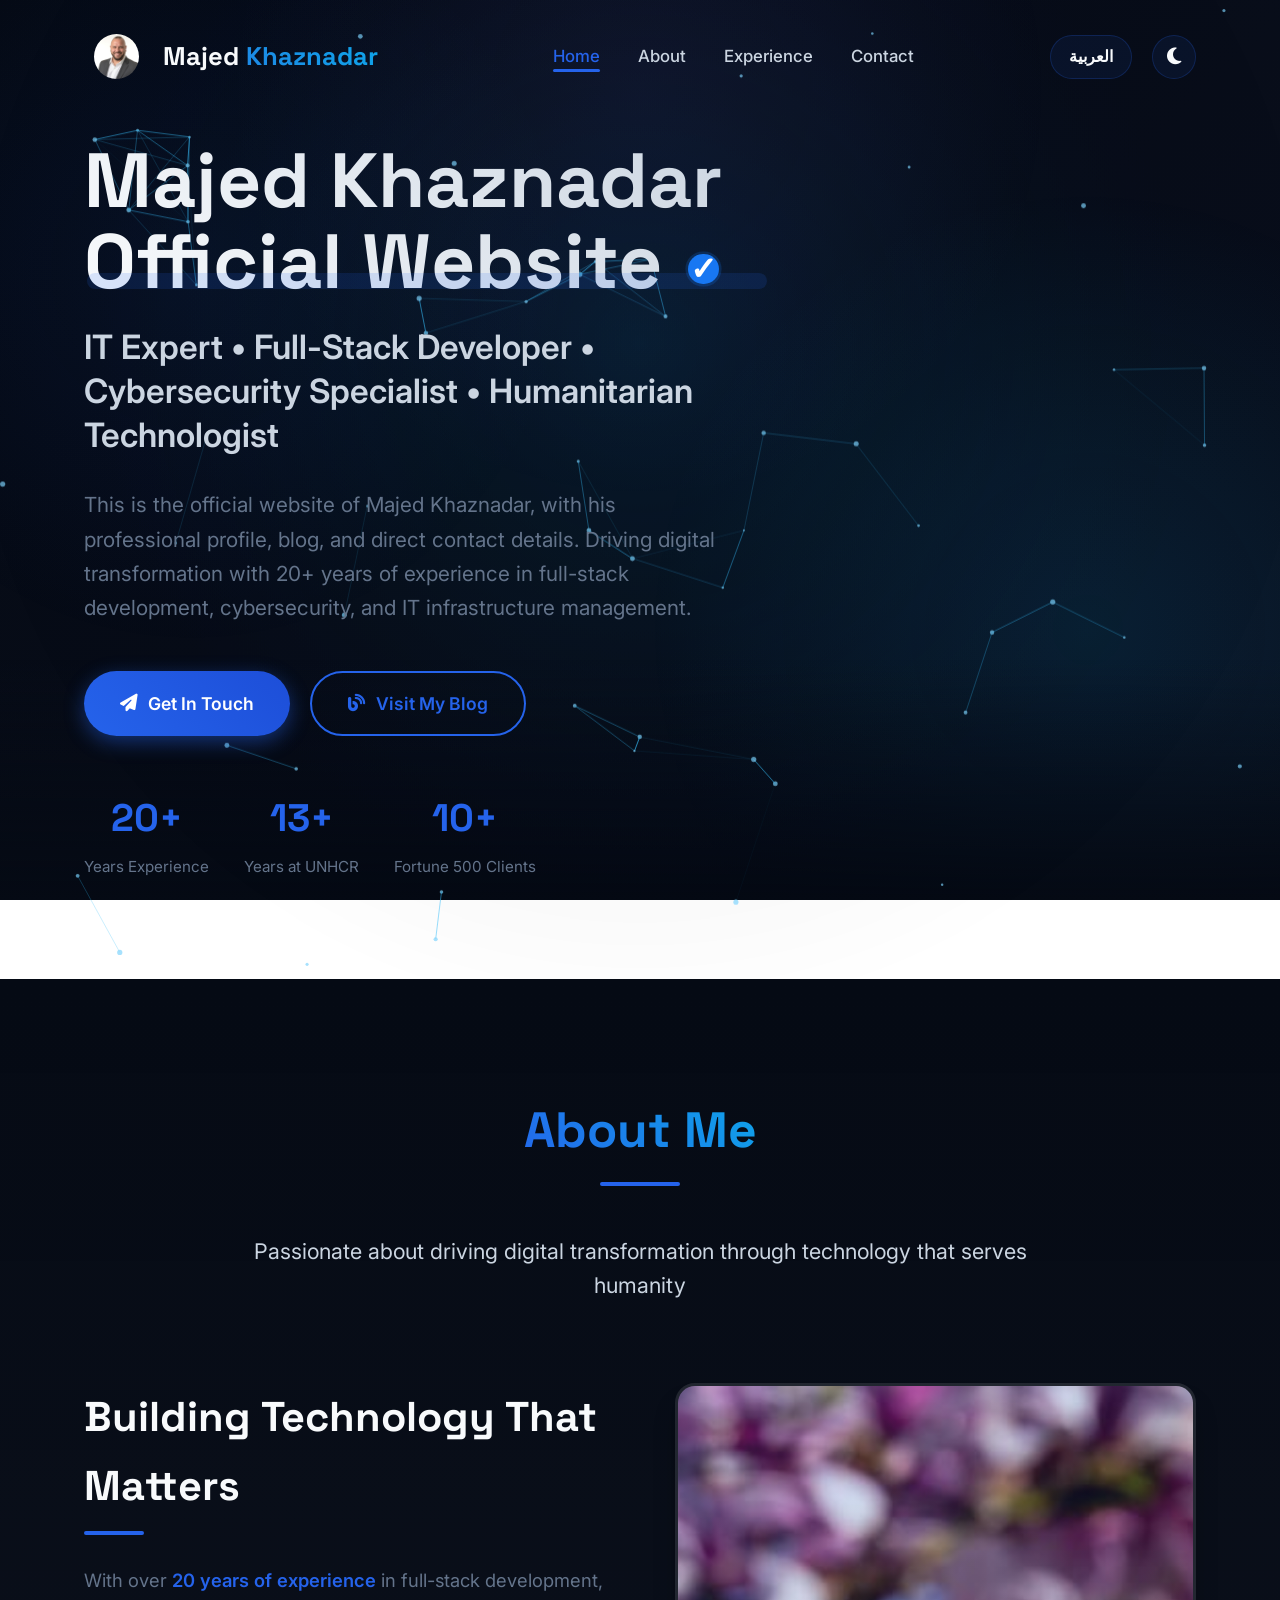
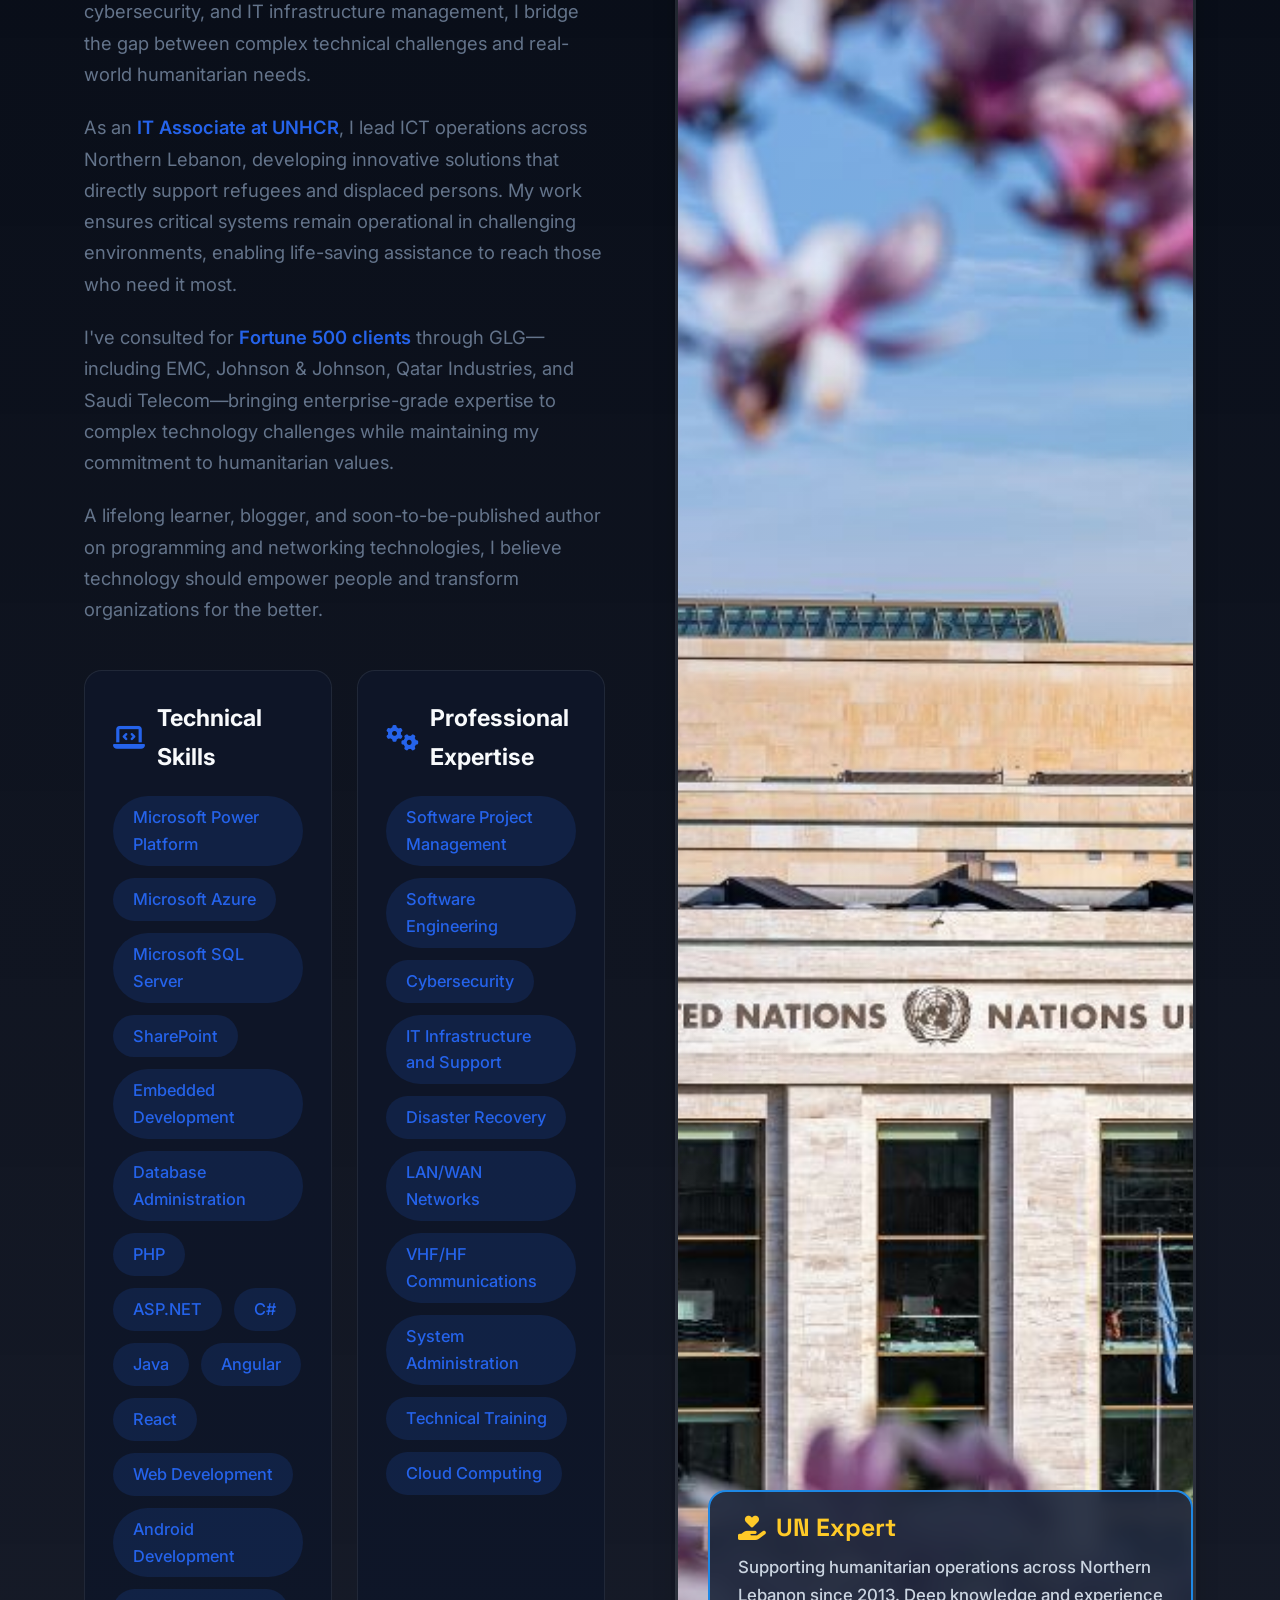
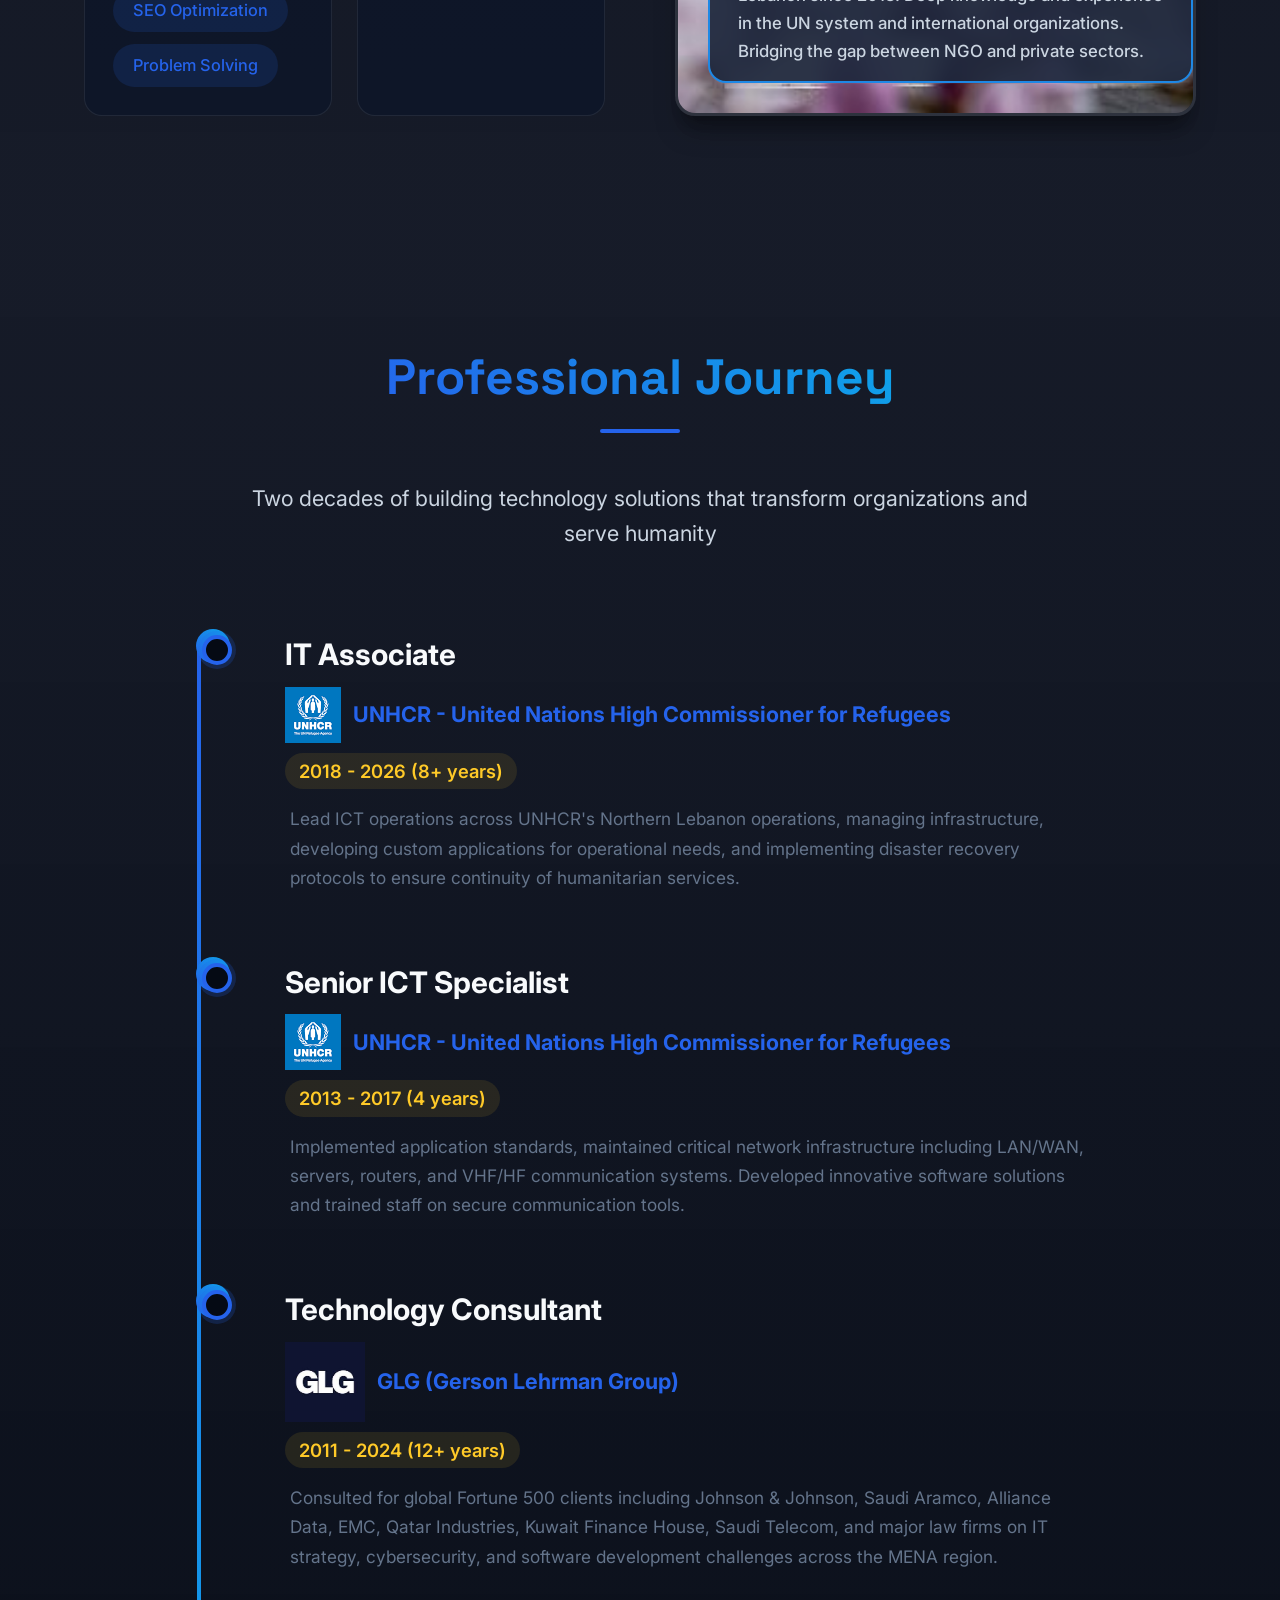
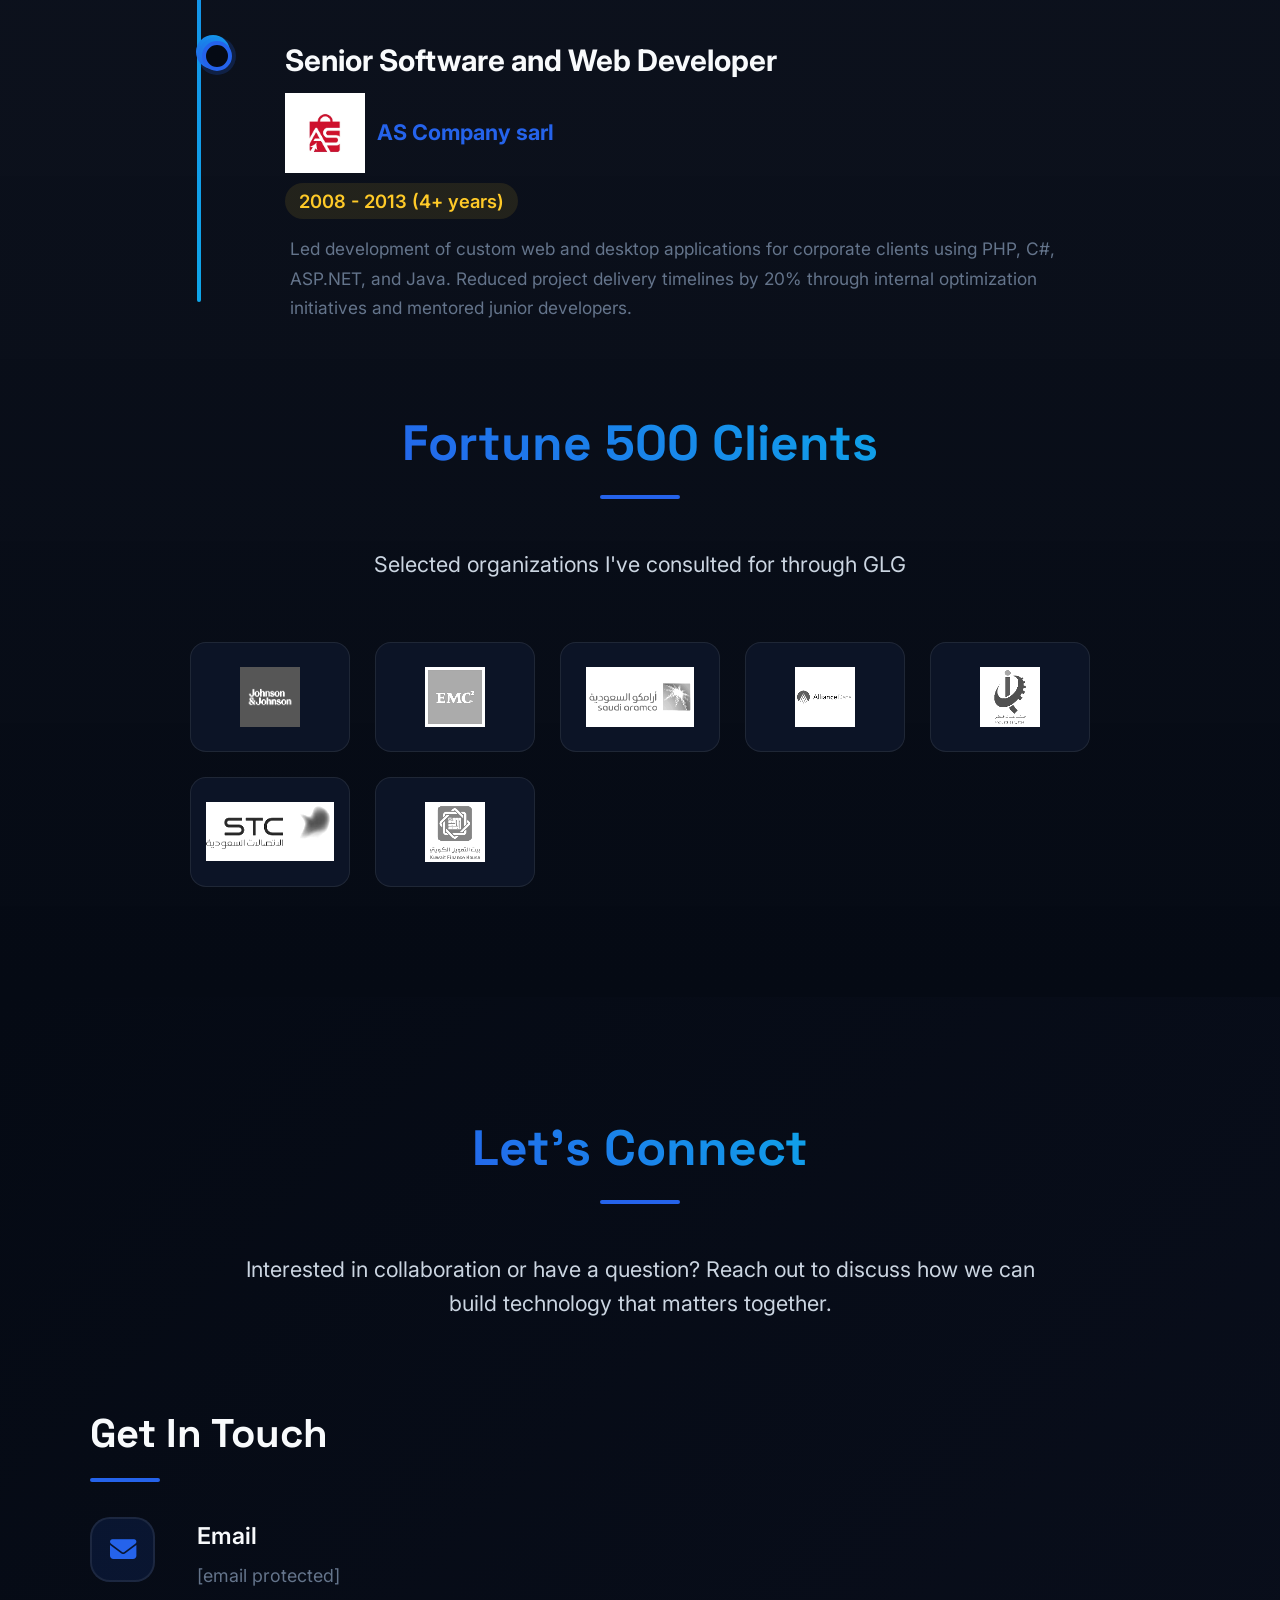
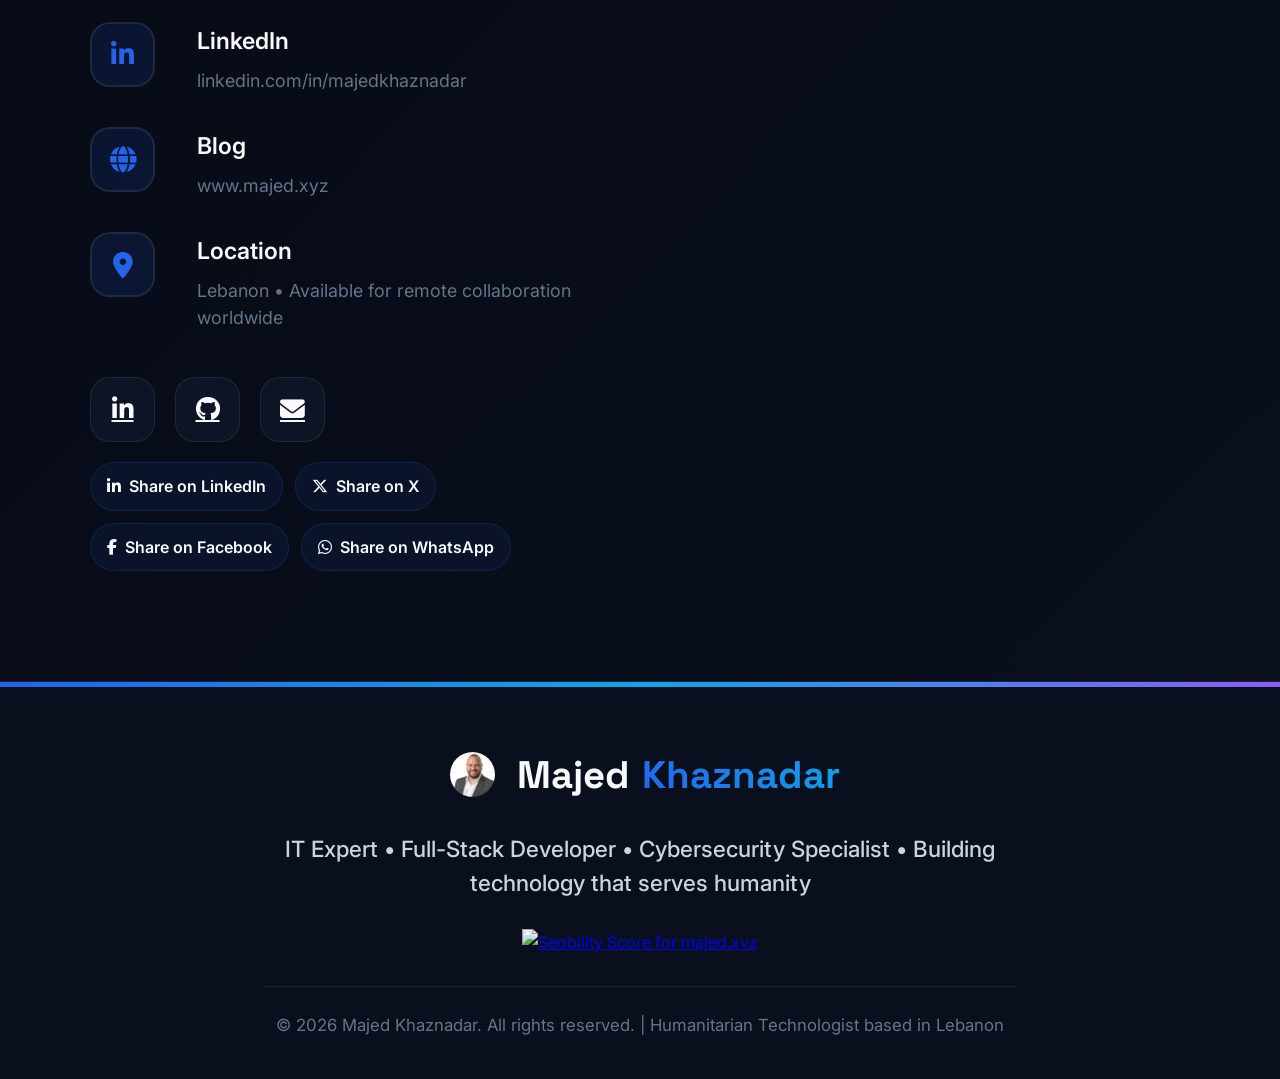
==== commit a6c6ba82: "Use local profile image in footers" ====
--- a/index.html
+++ b/index.html
@@ -537,7 +537,7 @@
         <div class="container">
             <div class="footer-content">
                 <div class="footer-logo">
-                    <img id="me" src="https://media.licdn.com/dms/image/v2/D4D03AQGa__As6TfDig/profile-displayphoto-scale_400_400/B4DZlRKYWBH0Ag-/0/1758003300326?e=1775692800&v=beta&t=iQk4CNZZmKKwLE4xyxMkFB6z4s2t0rdPguWieb689n8" class="me" alt="Majed Khaznadar profile photo">
+                    <img id="me" src="majed-khaznadar.jpg" class="me" alt="Majed Khaznadar profile photo">
                     Majed<span>Khaznadar</span>
                 </div>
                 <p class="tagline">IT Expert • Full-Stack Developer • Cybersecurity Specialist • Building technology that serves humanity</p>
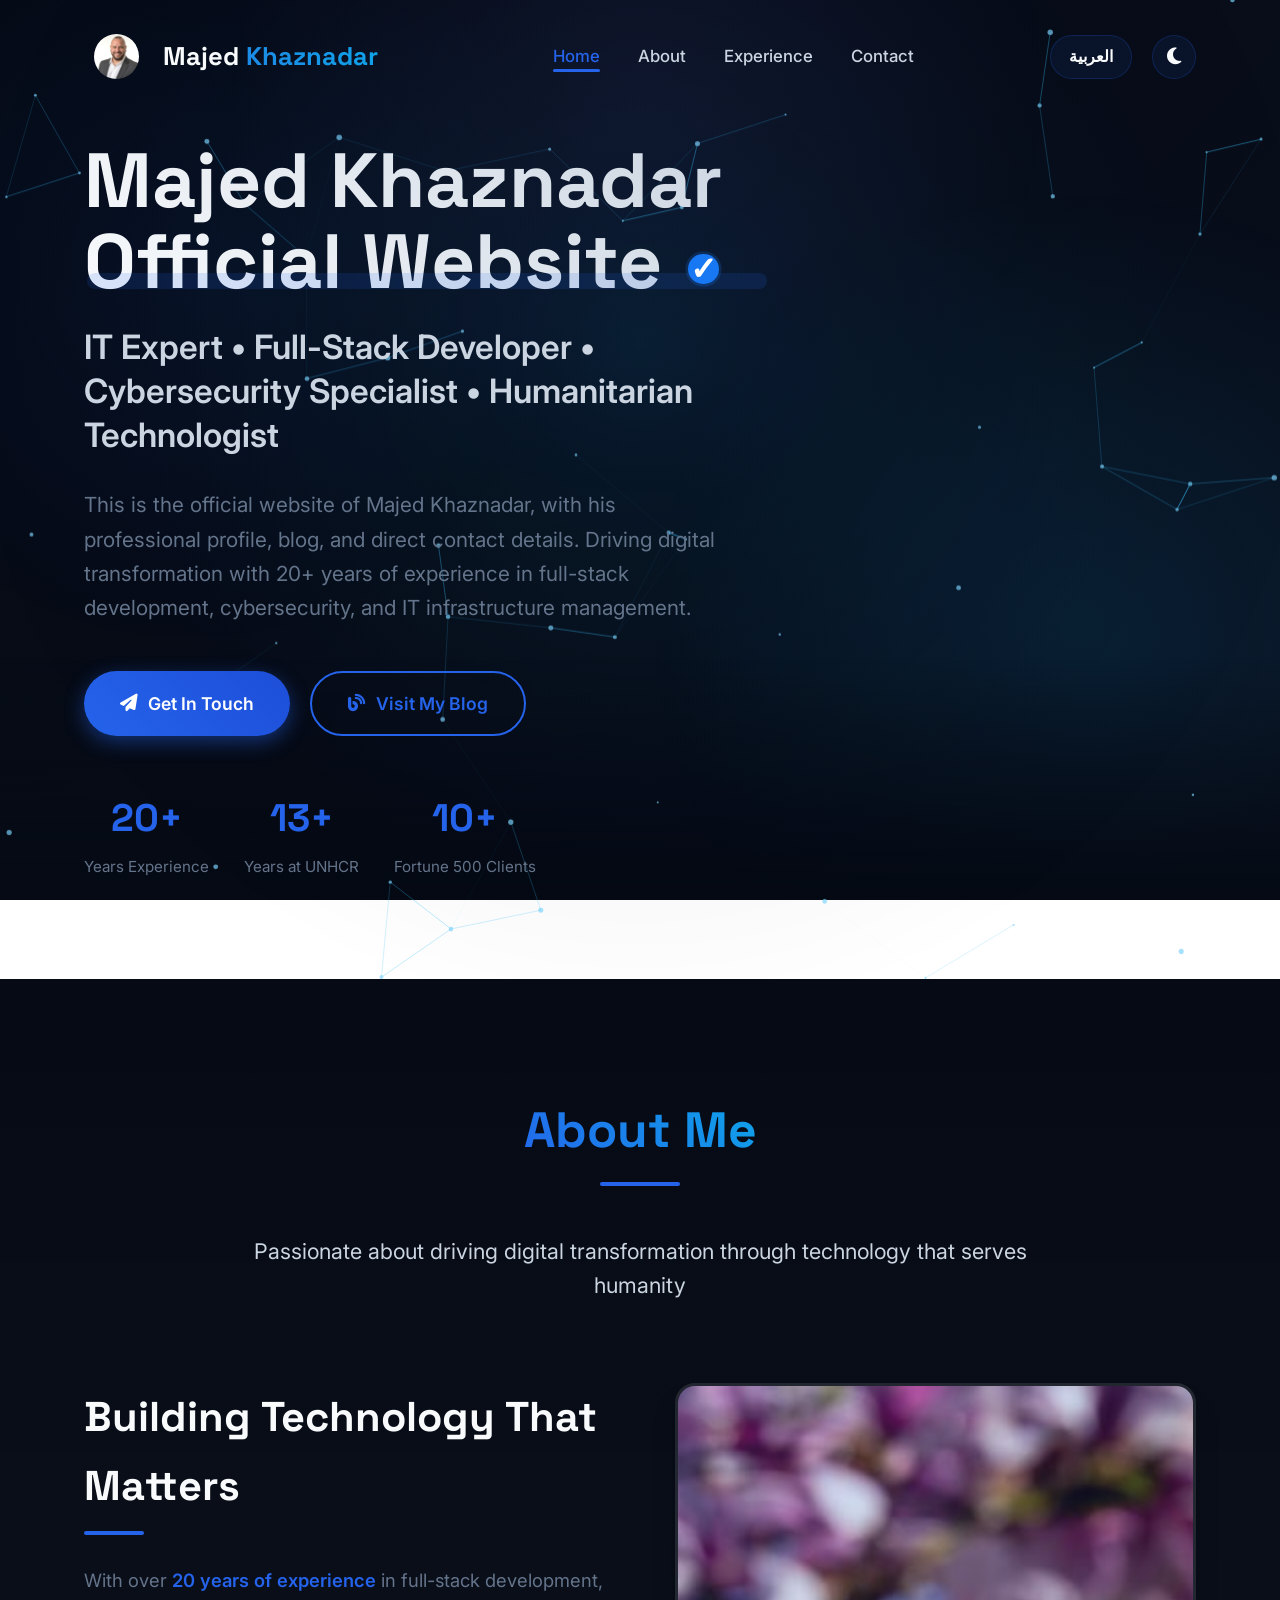
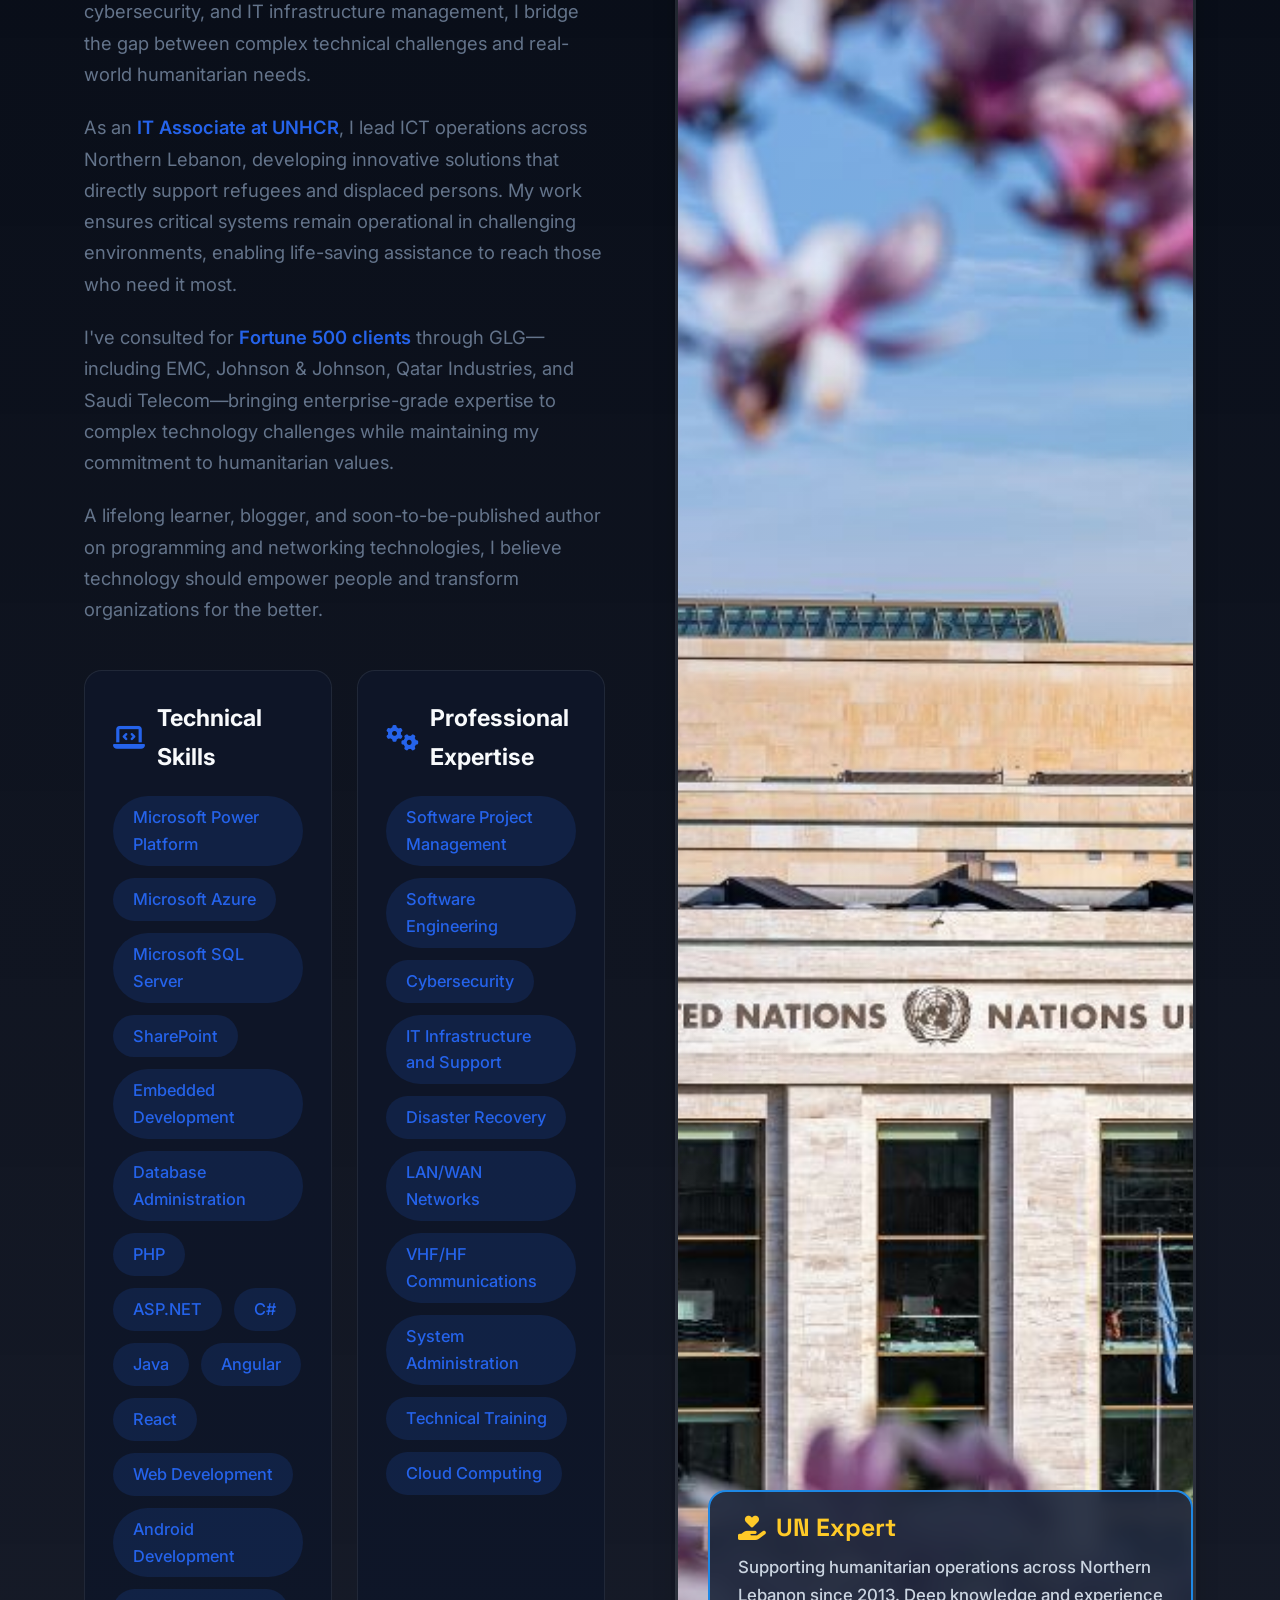
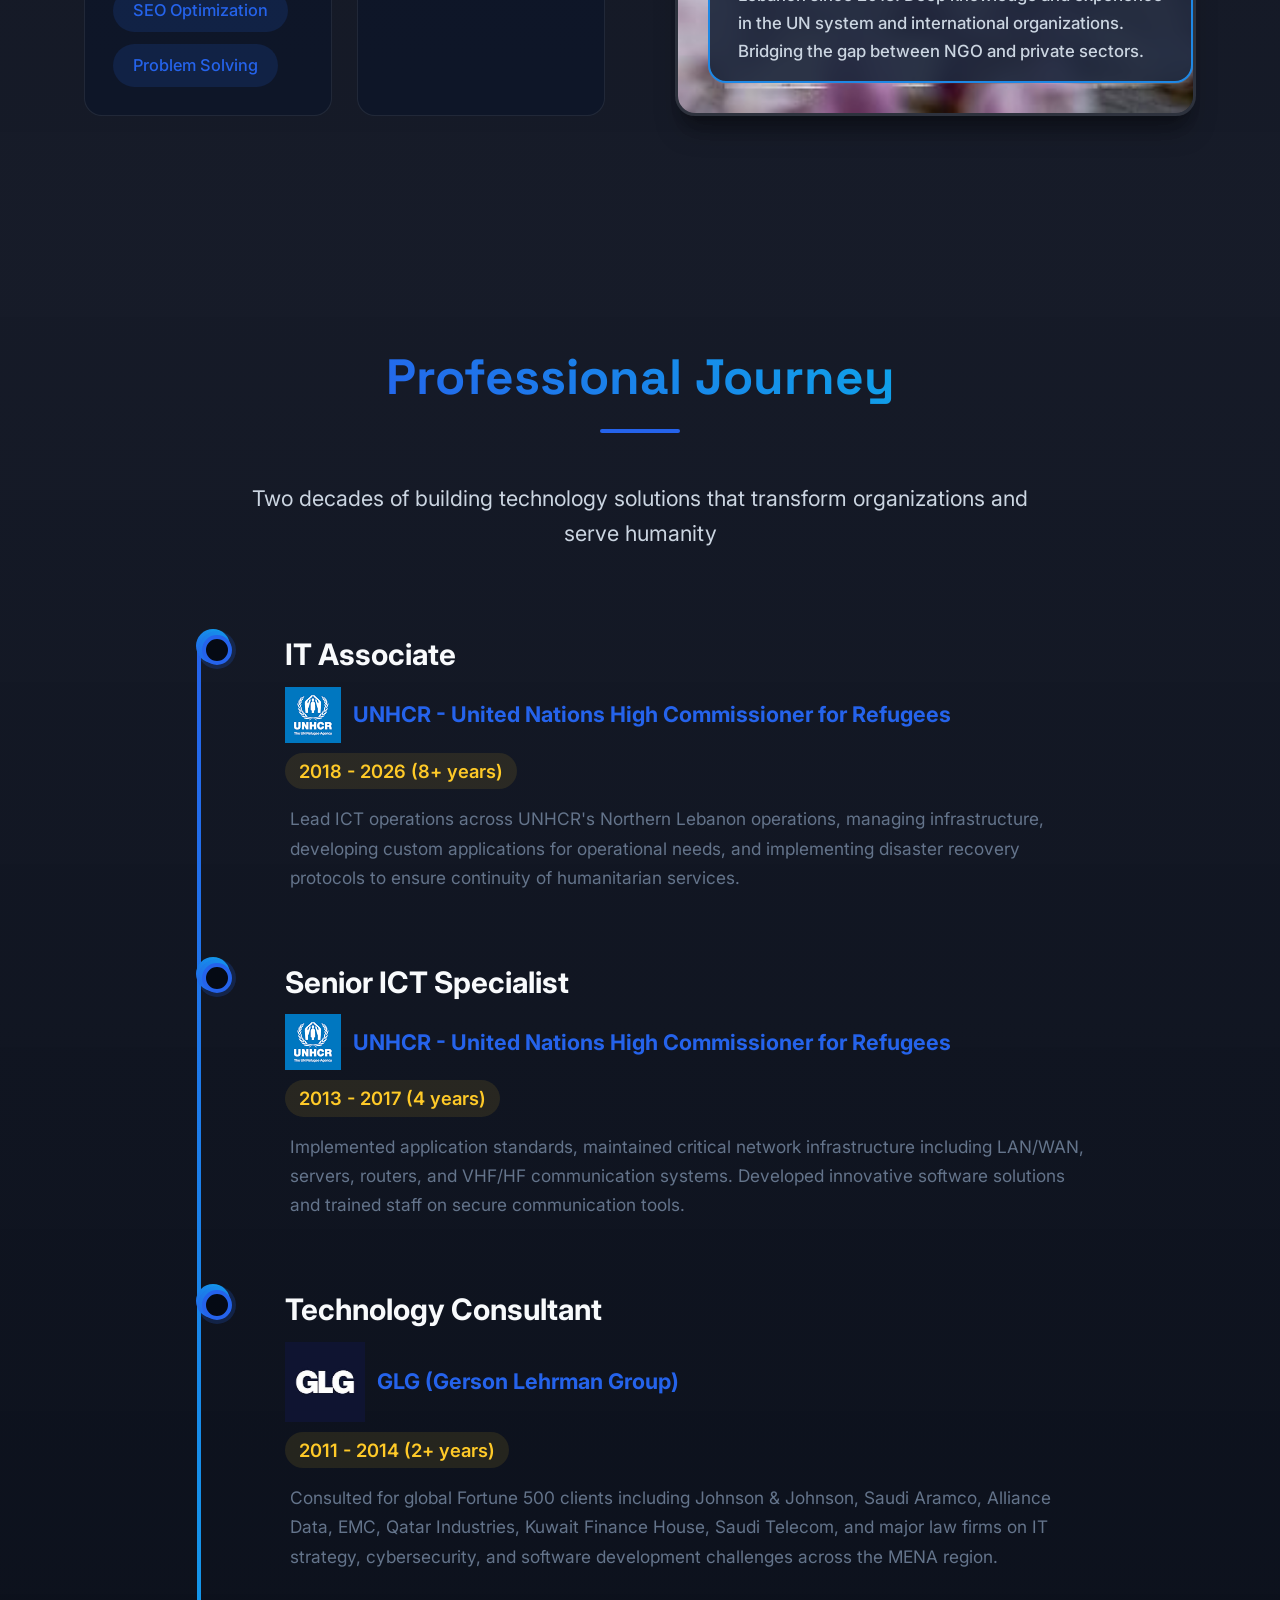
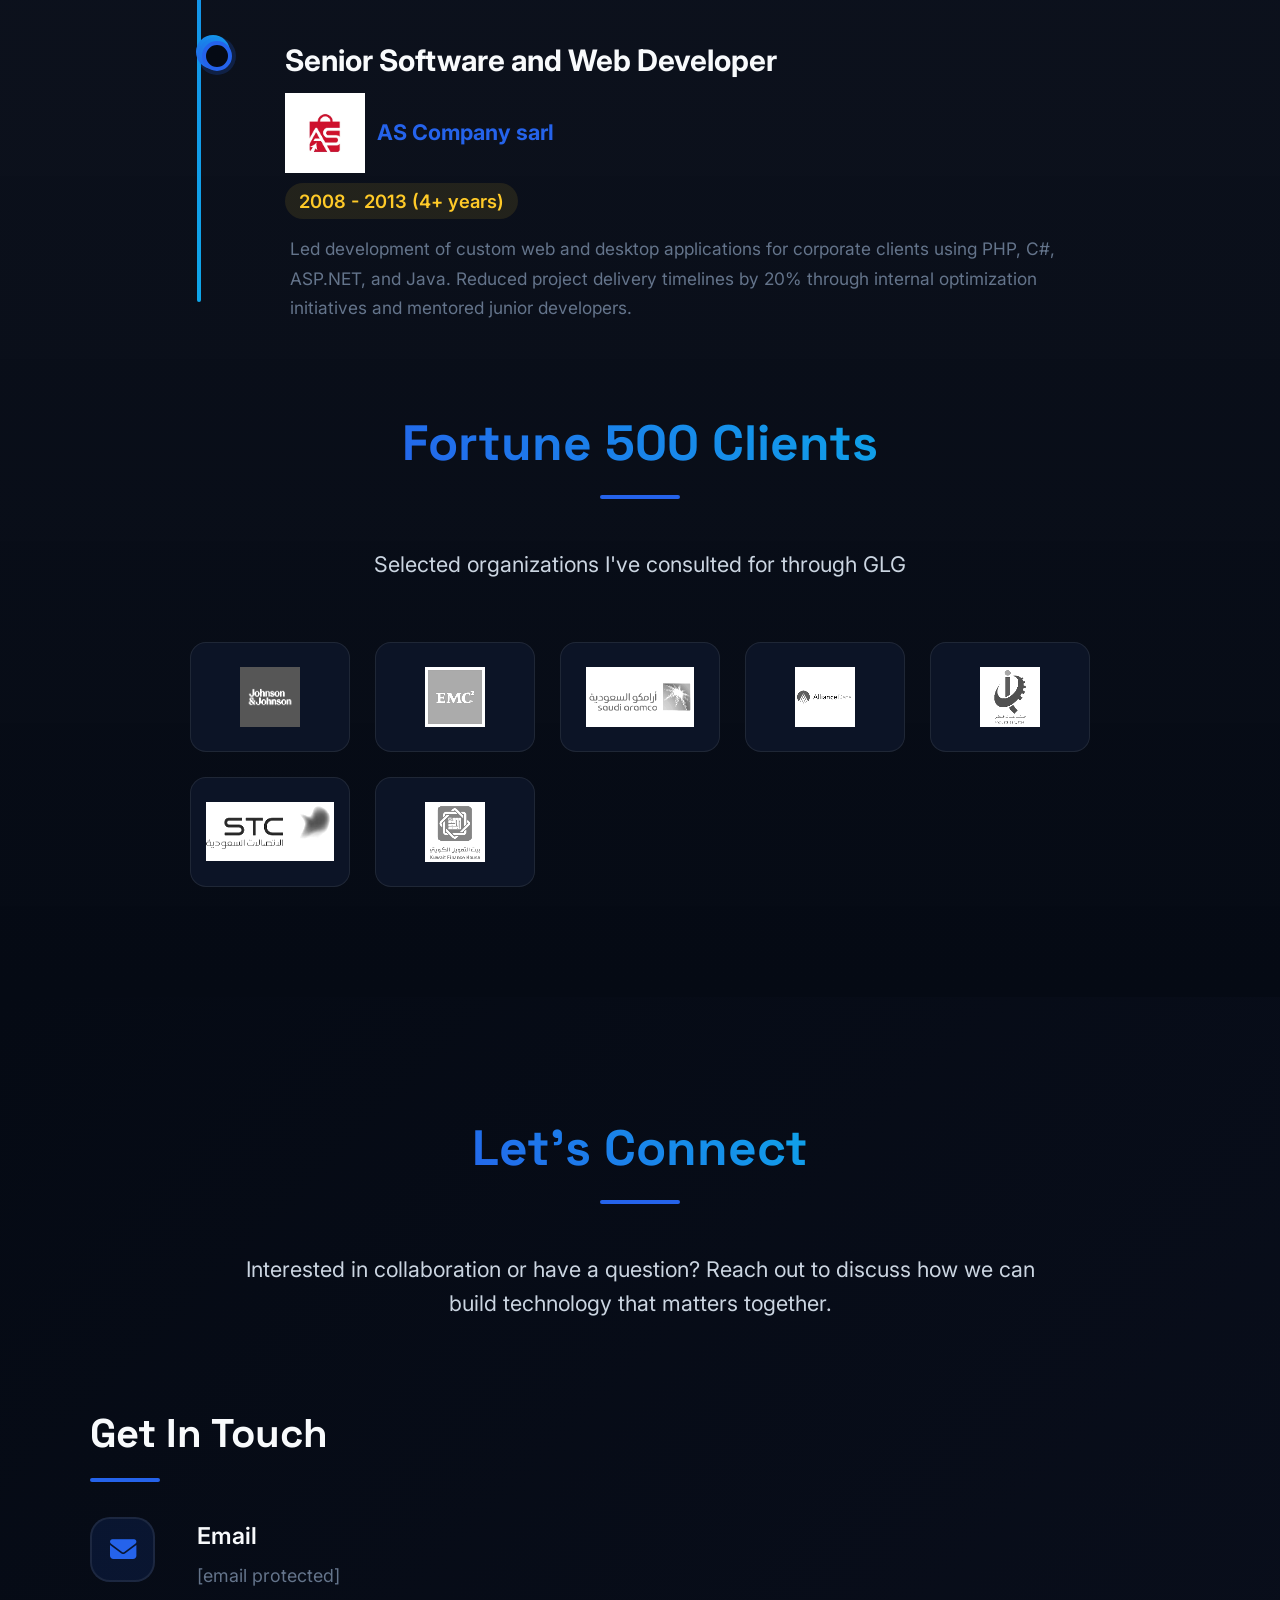
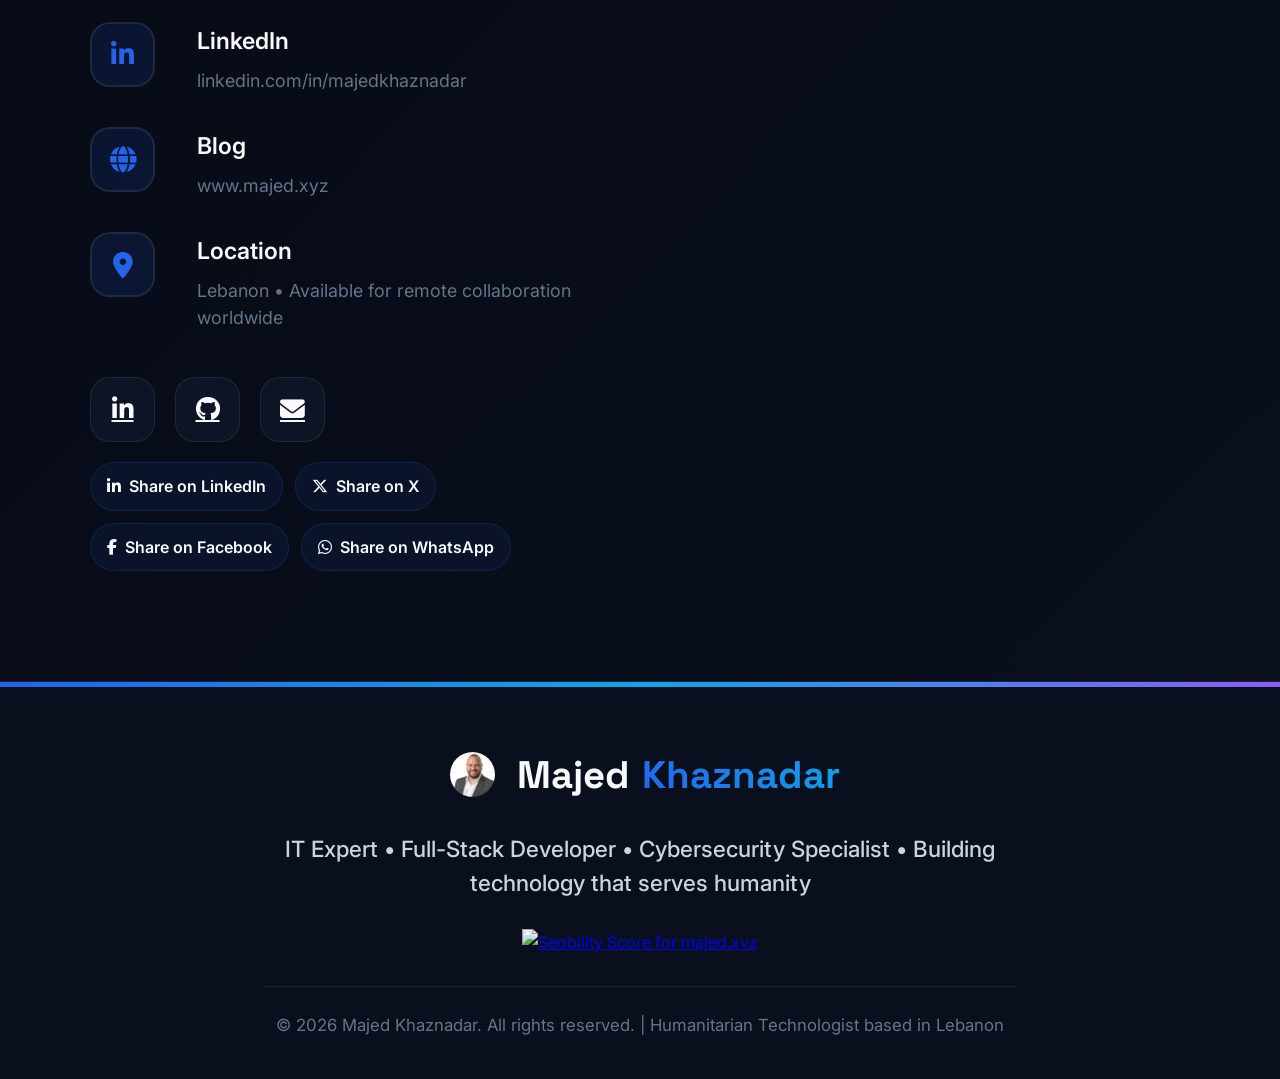
==== commit 04ab66f5: "Fix GLG experience duration: 2011-2024 to 2011-2014" ====
--- a/index.html
+++ b/index.html
@@ -357,7 +357,7 @@
                 <div class="timeline-item">
                     <h3>Technology Consultant</h3>
                     <span class="company"><img src="glg.png" width="80px" alt="GLG logo"> GLG (Gerson Lehrman Group)</span>
-                    <span class="date">2011 - 2024 (12+ years)</span>
+                    <span class="date">2011 - 2014 (2+ years)</span>
                     <p>Consulted for global Fortune 500 clients including Johnson & Johnson, Saudi Aramco, Alliance Data, EMC, Qatar Industries, Kuwait Finance House, Saudi Telecom, and major law firms on IT strategy, cybersecurity, and software development challenges across the MENA region.</p>
                 </div>
                 <div class="timeline-item">
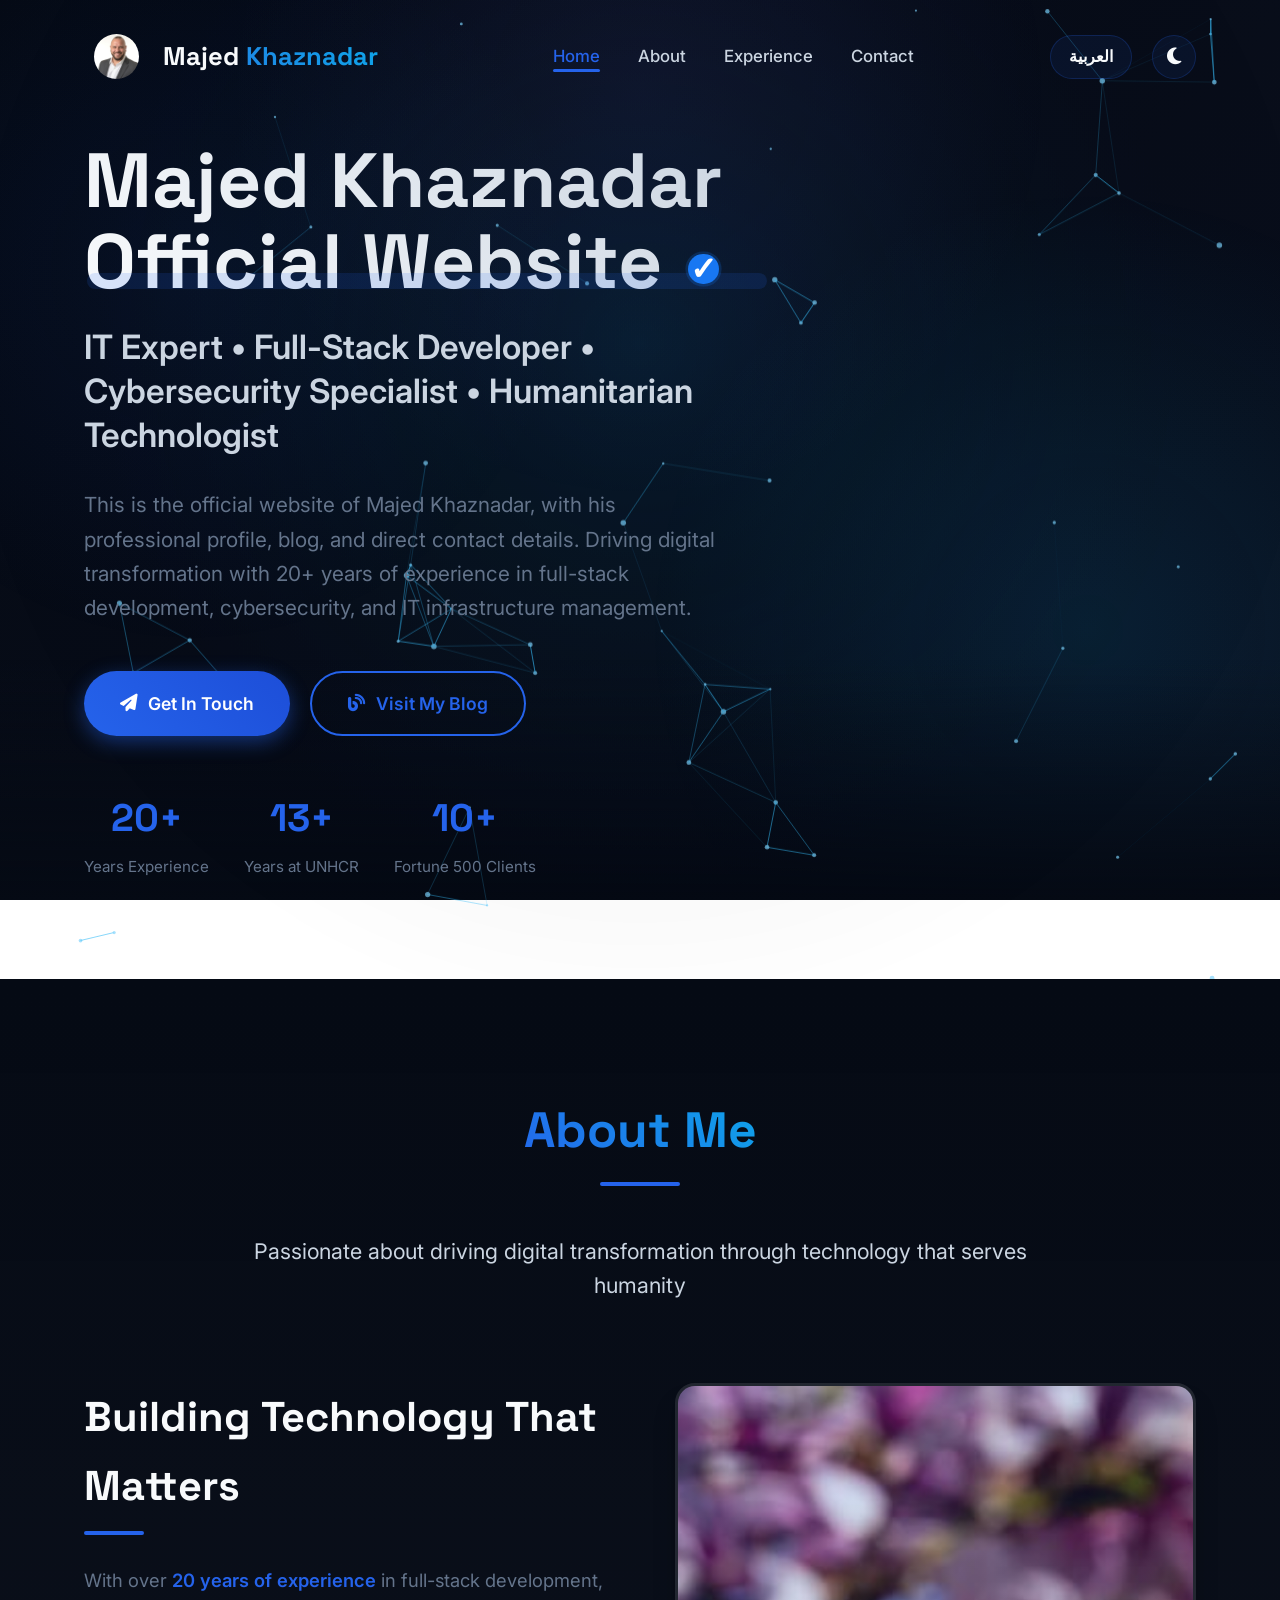
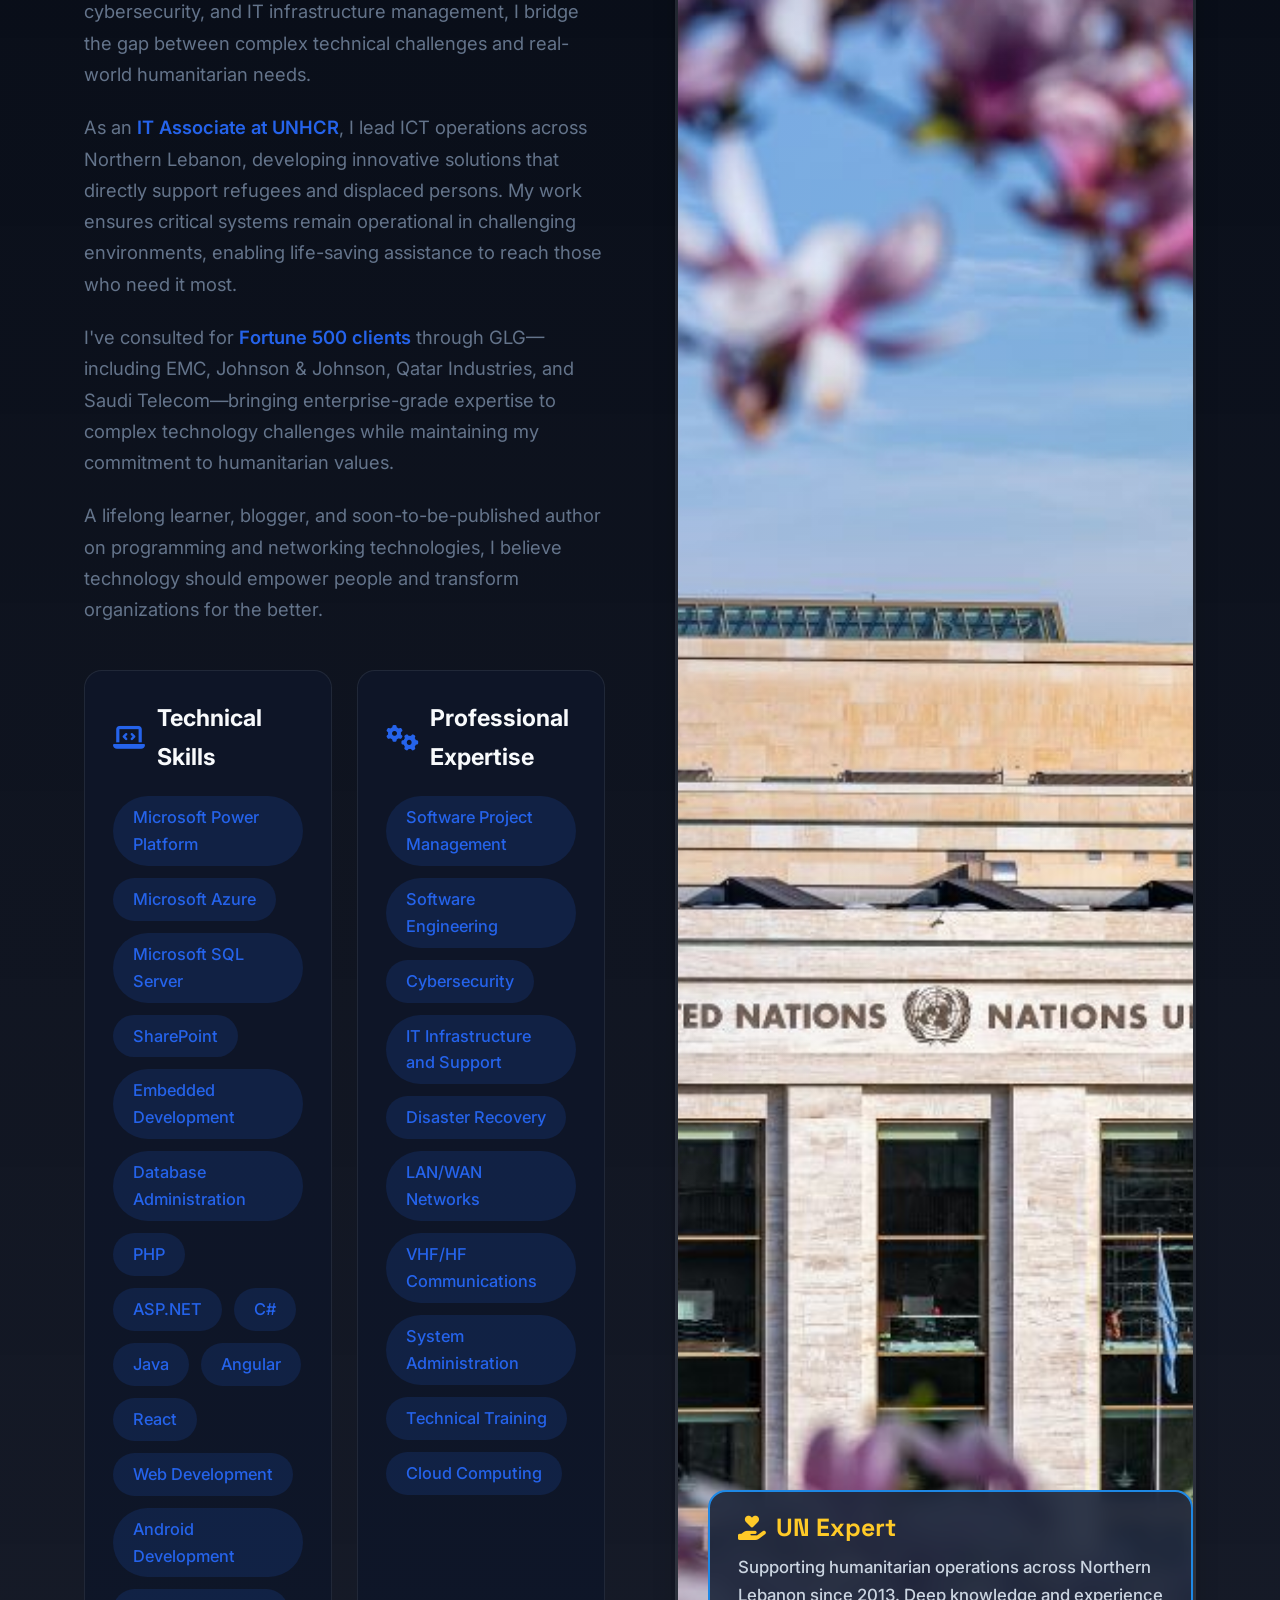
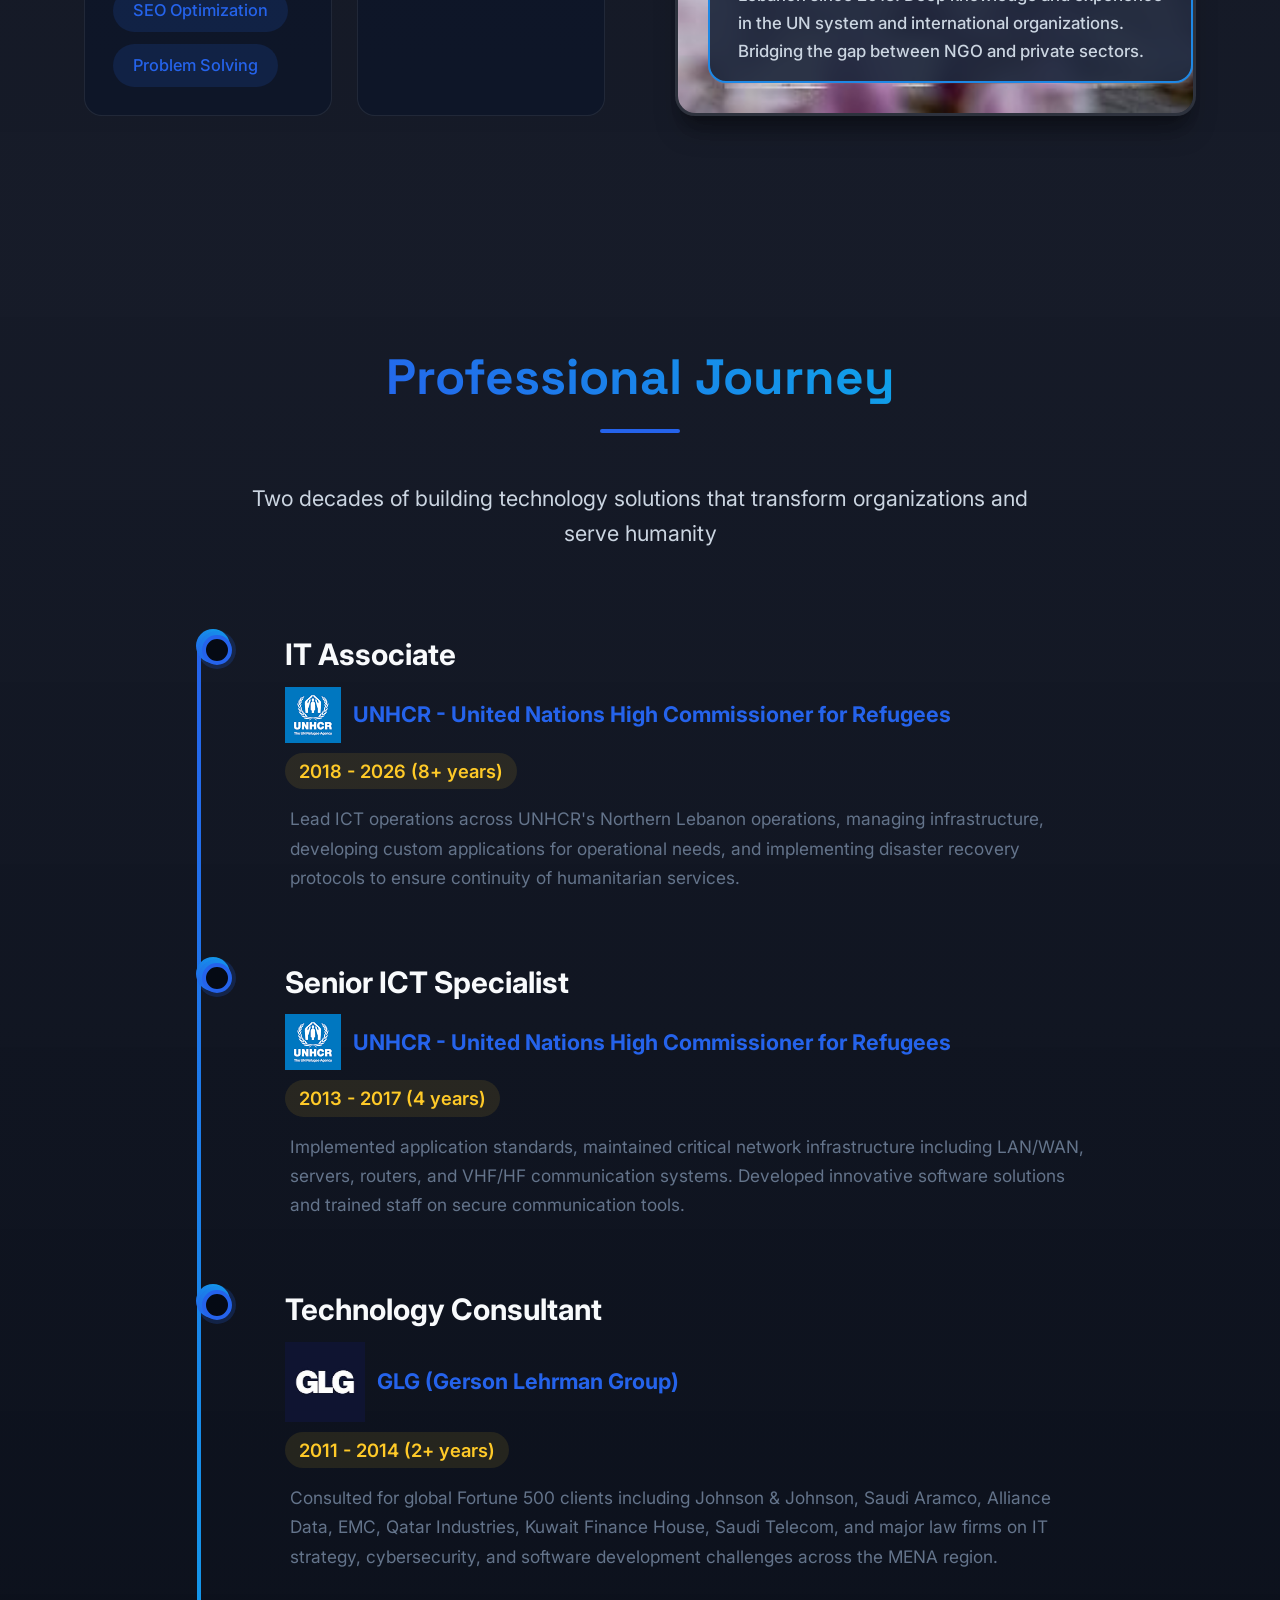
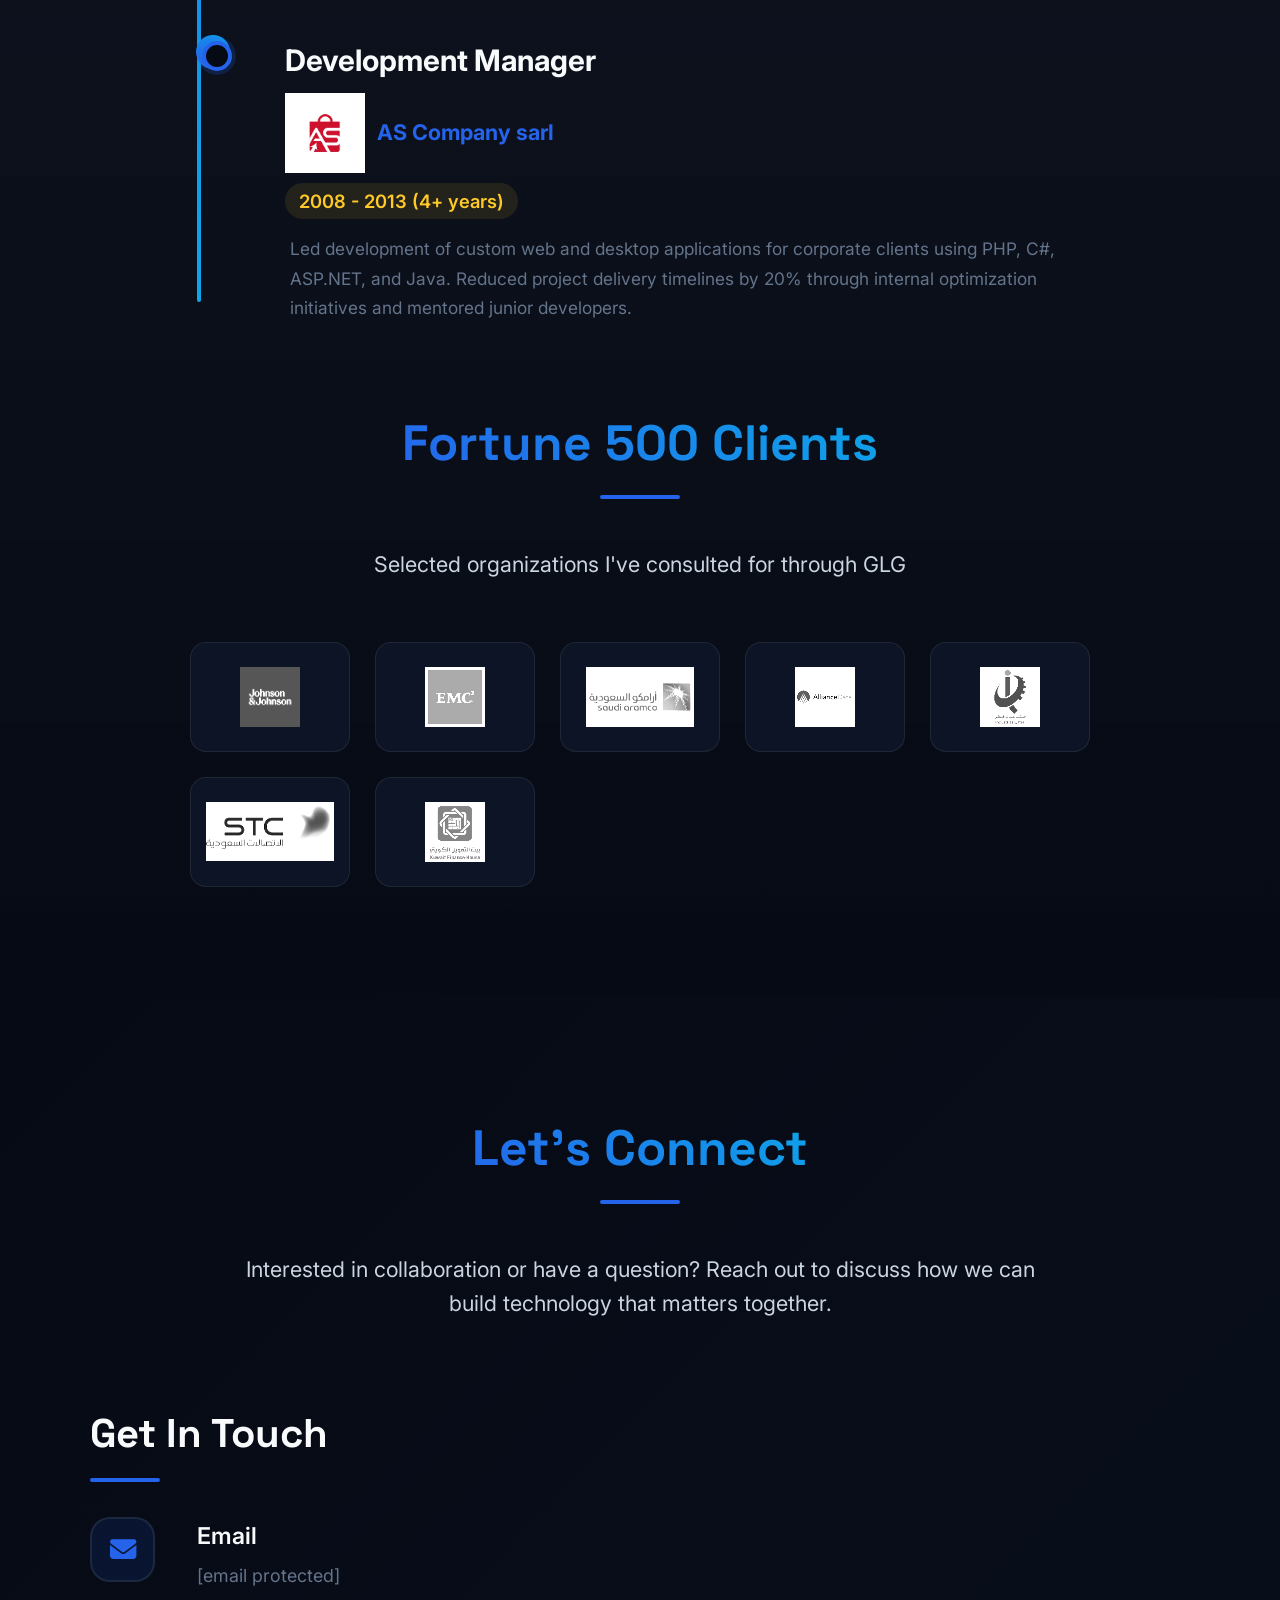
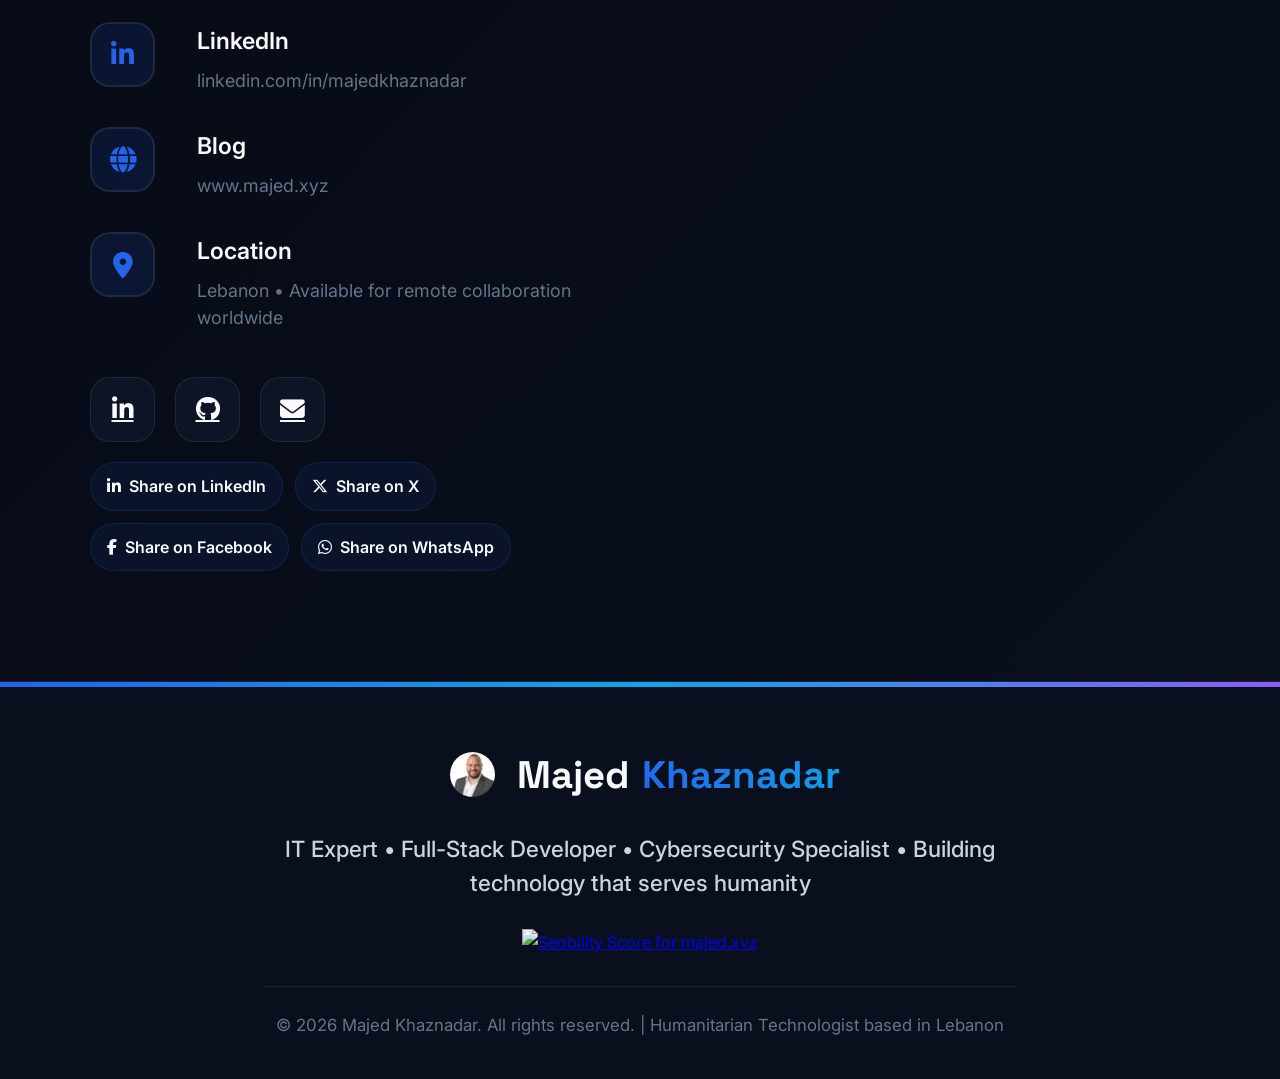
==== commit aa79d095: "Change AS Company title to Development Manager" ====
--- a/index.html
+++ b/index.html
@@ -361,7 +361,7 @@
                     <p>Consulted for global Fortune 500 clients including Johnson & Johnson, Saudi Aramco, Alliance Data, EMC, Qatar Industries, Kuwait Finance House, Saudi Telecom, and major law firms on IT strategy, cybersecurity, and software development challenges across the MENA region.</p>
                 </div>
                 <div class="timeline-item">
-                    <h3>Senior Software and Web Developer</h3>
+                    <h3>Development Manager</h3>
                     <span class="company"><img src="as.png" width="80px" alt="AS Company logo"> AS Company sarl</span>
                     <span class="date">2008 - 2013 (4+ years)</span>
                     <p>Led development of custom web and desktop applications for corporate clients using PHP, C#, ASP.NET, and Java. Reduced project delivery timelines by 20% through internal optimization initiatives and mentored junior developers.</p>
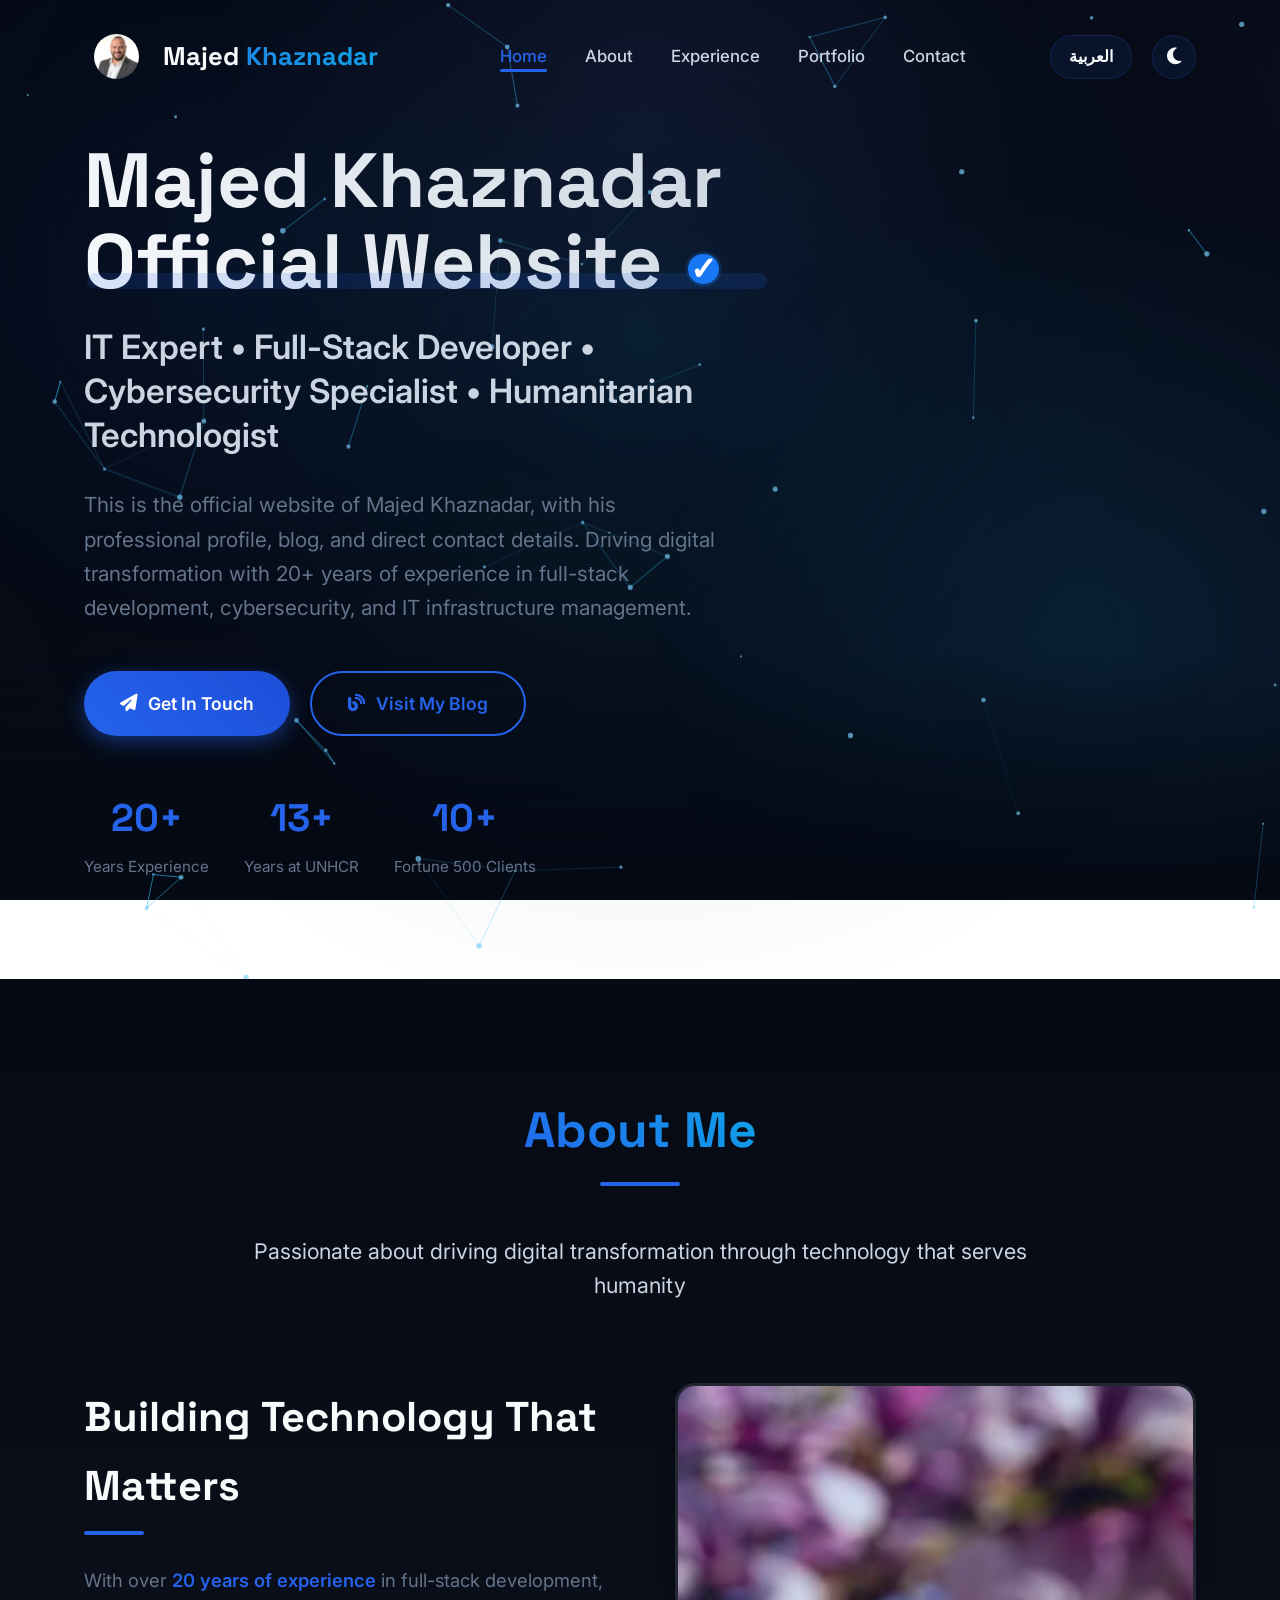
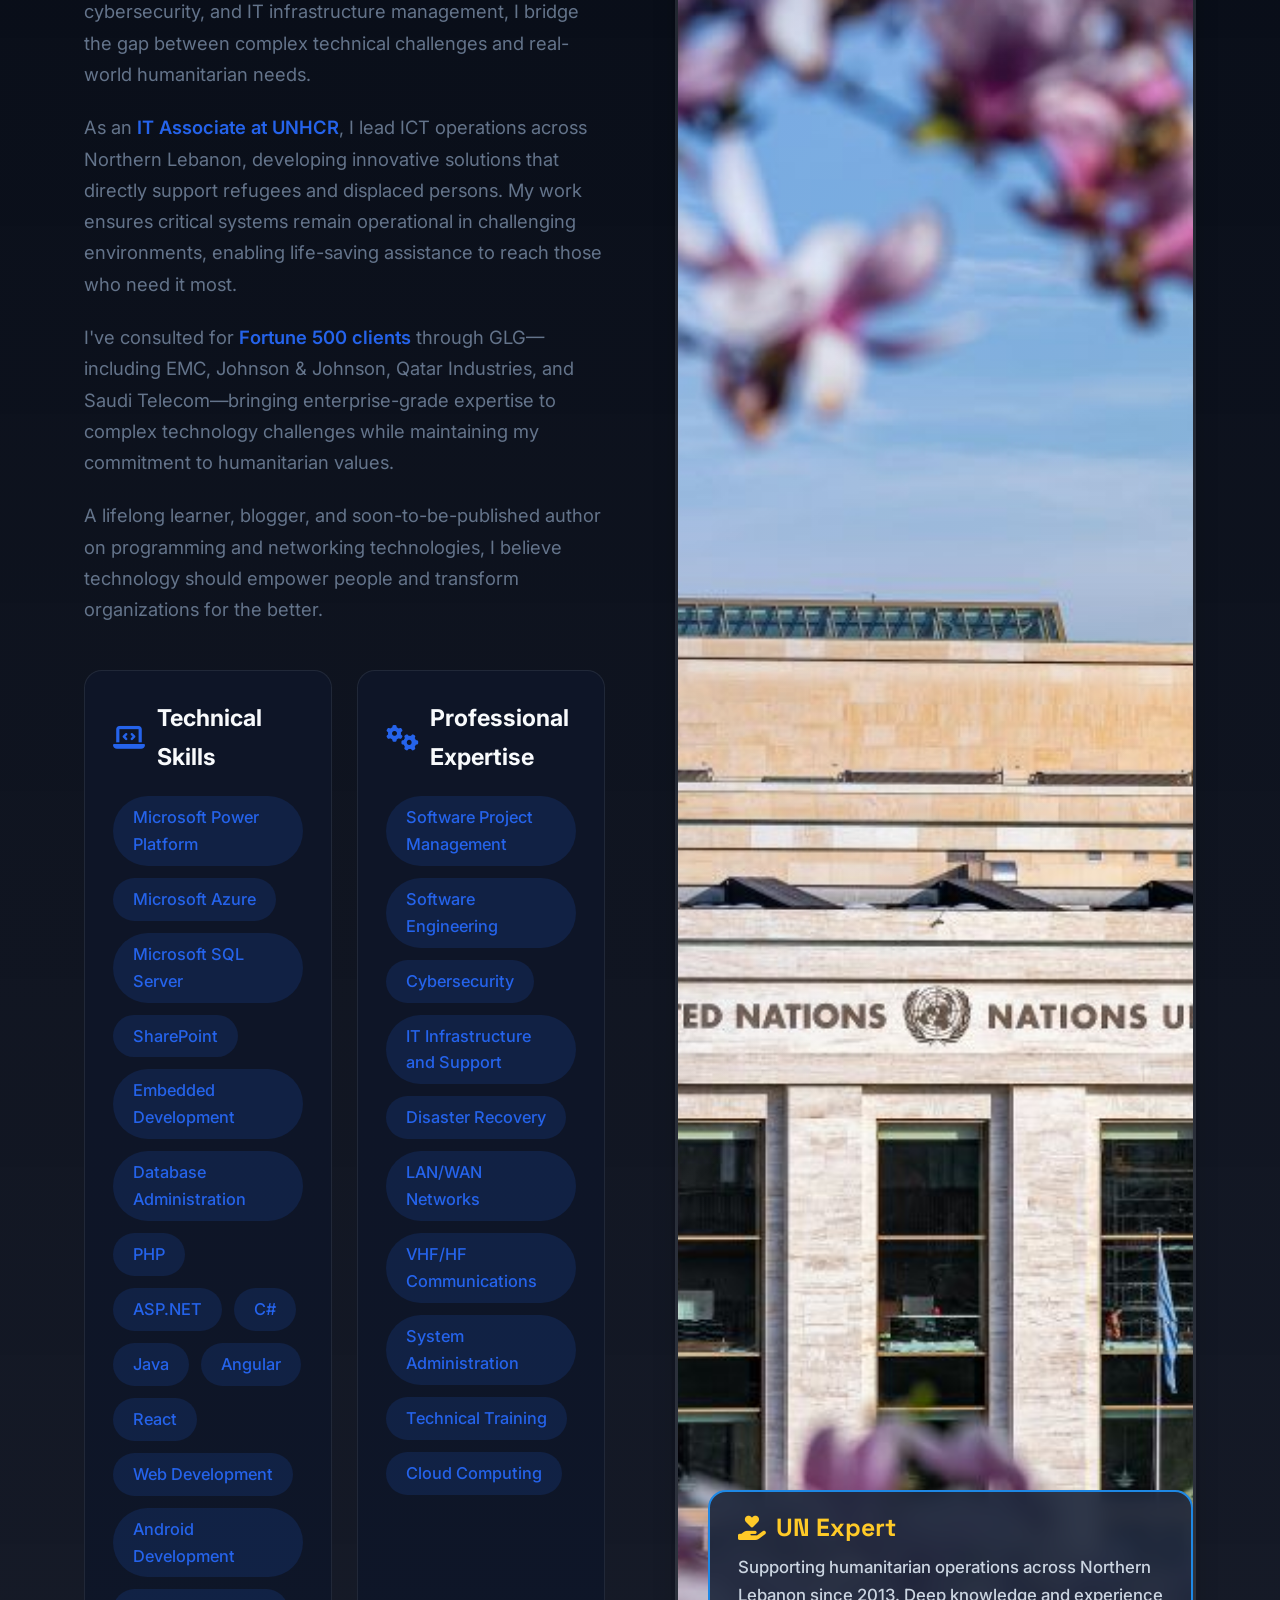
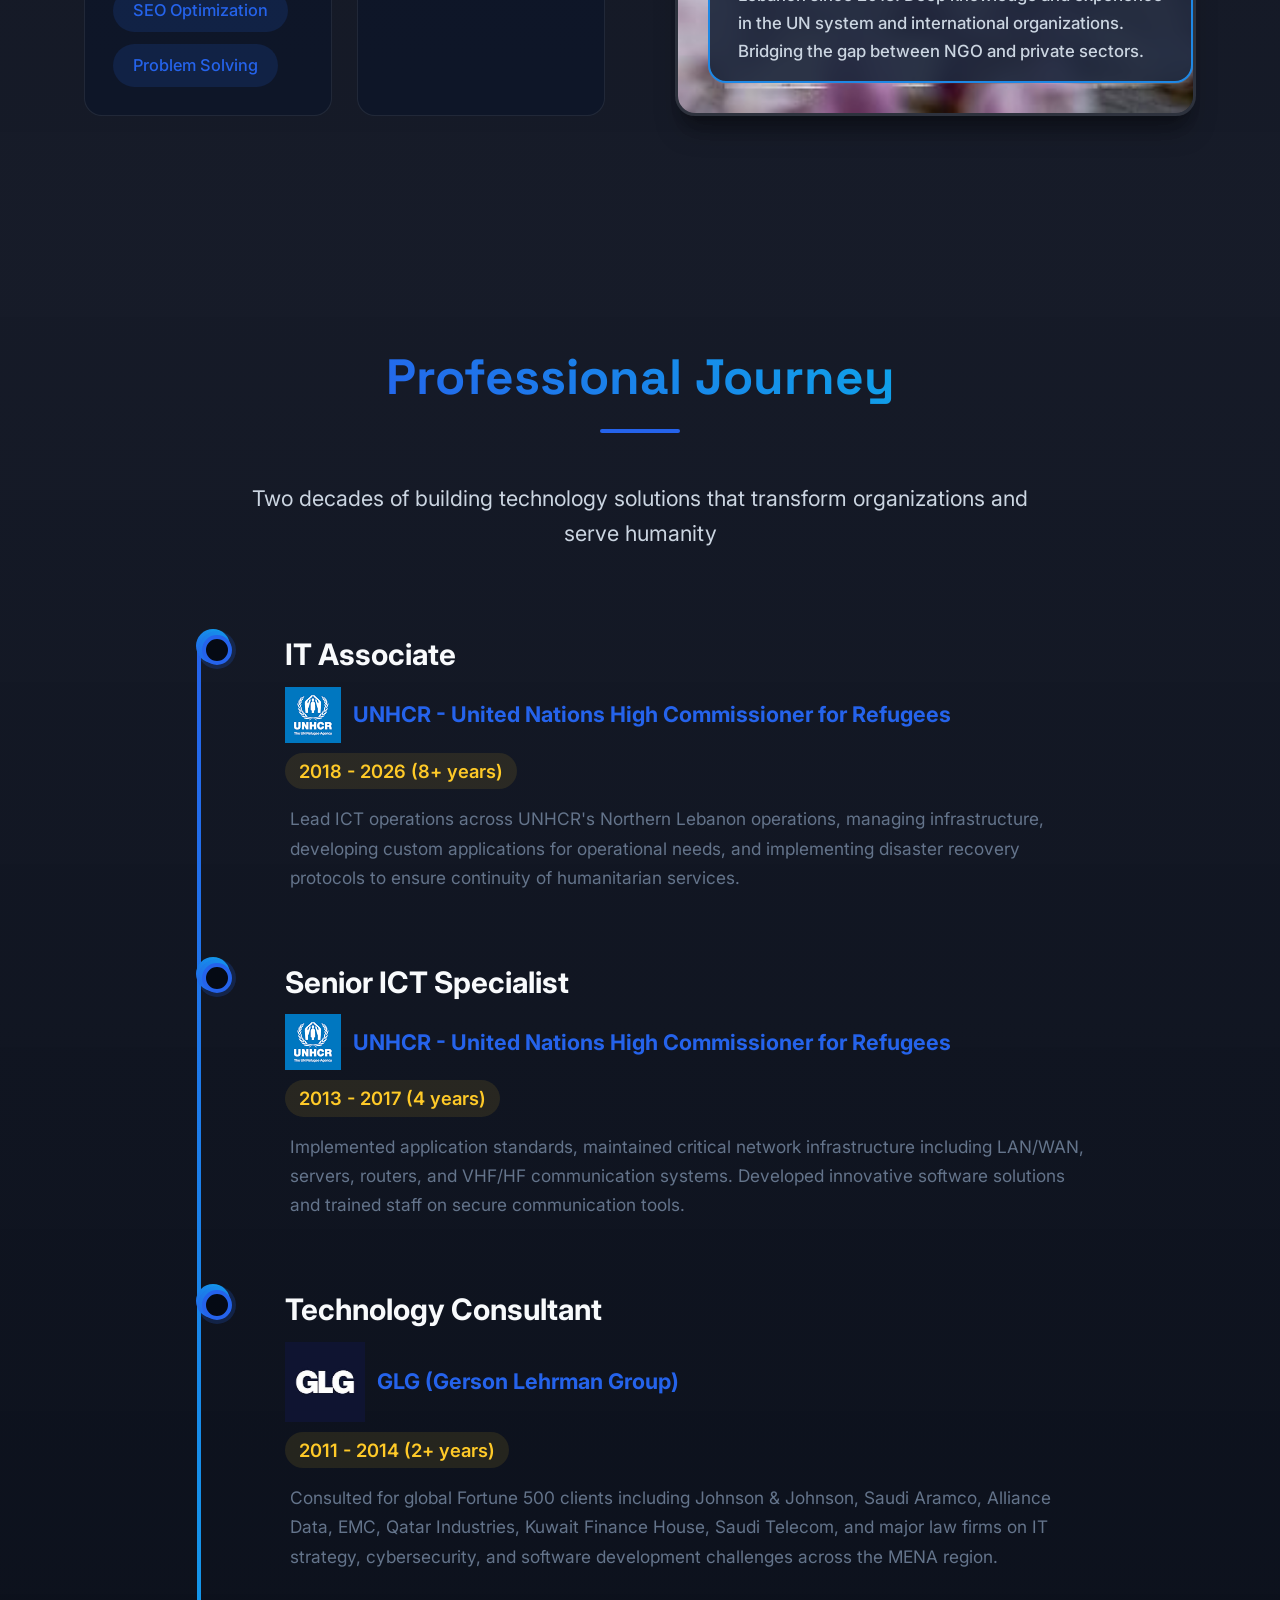
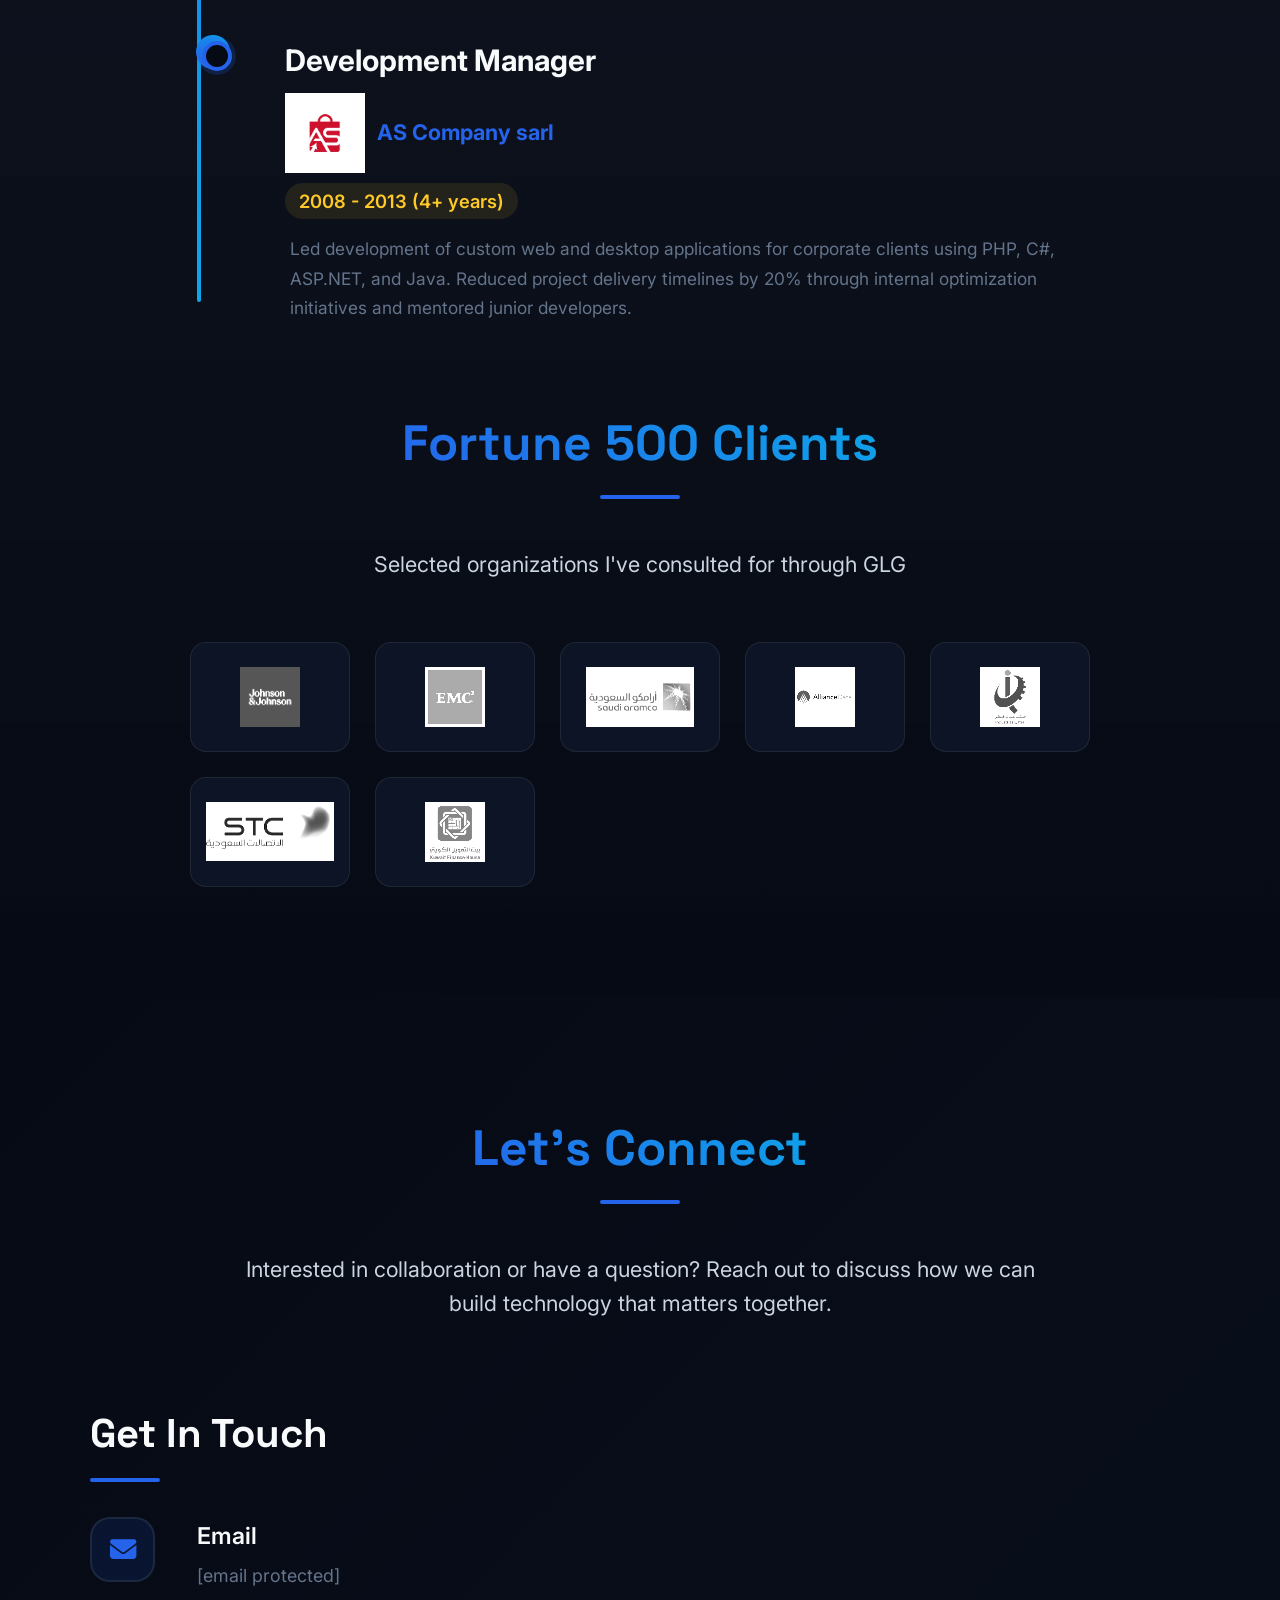
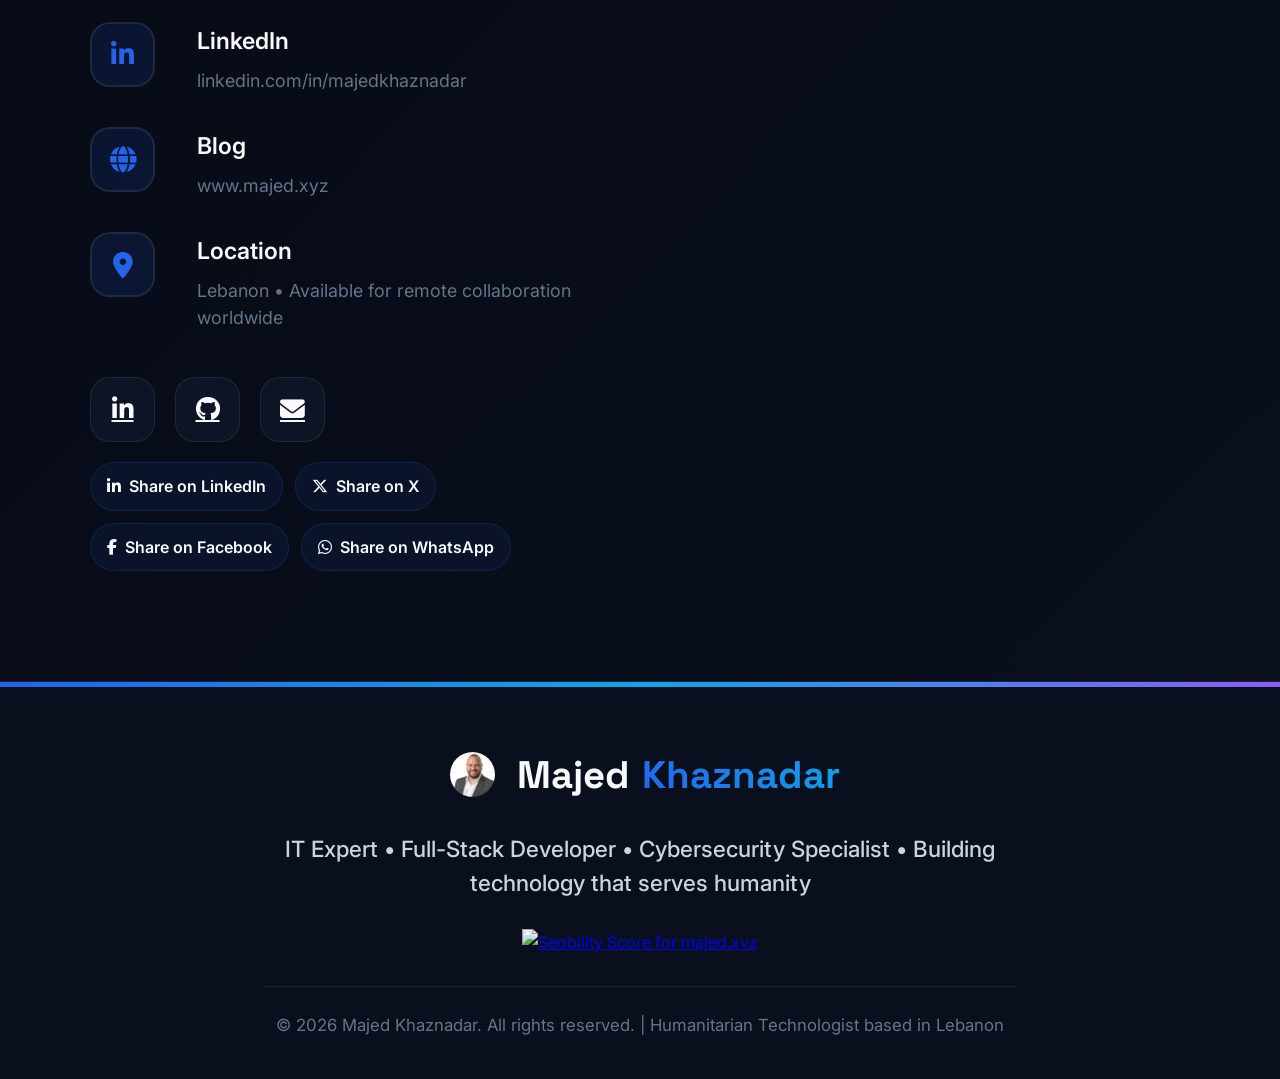
==== commit 188fa0ee: "Publish project portfolio and site navigation" ====
--- a/index.html
+++ b/index.html
@@ -203,6 +203,13 @@
     <link href="https://fonts.googleapis.com/css2?family=Inter:wght@300;400;500;600;700&family=Space+Grotesk:wght@500;600;700&display=swap" rel="stylesheet">
     <link rel="preload" href="assets/css/site.min.css" as="style">
     <link rel="stylesheet" href="assets/css/site.min.css">
+    <style>
+        @media (min-width: 769px) and (max-width: 1080px) {
+            .logo { font-size: 1.3rem; }
+            .nav-links li { margin-left: 12px; }
+            .nav-actions { gap: 10px; }
+        }
+    </style>
 </head>
 <body>
 <!-- Google Tag Manager (noscript) -->
@@ -221,7 +228,7 @@
                     <li><a href="#home" class="active">Home</a></li>
                     <li><a href="#about">About</a></li>
                     <li><a href="#experience">Experience</a></li>
-                    <!-- <li><a href="#projects">Projects</a></li> -->
+                    <li><a href="portfolio.html">Portfolio</a></li>
                     <li><a href="#contact">Contact</a></li>
                 </ul>
                 <div class="nav-actions">
